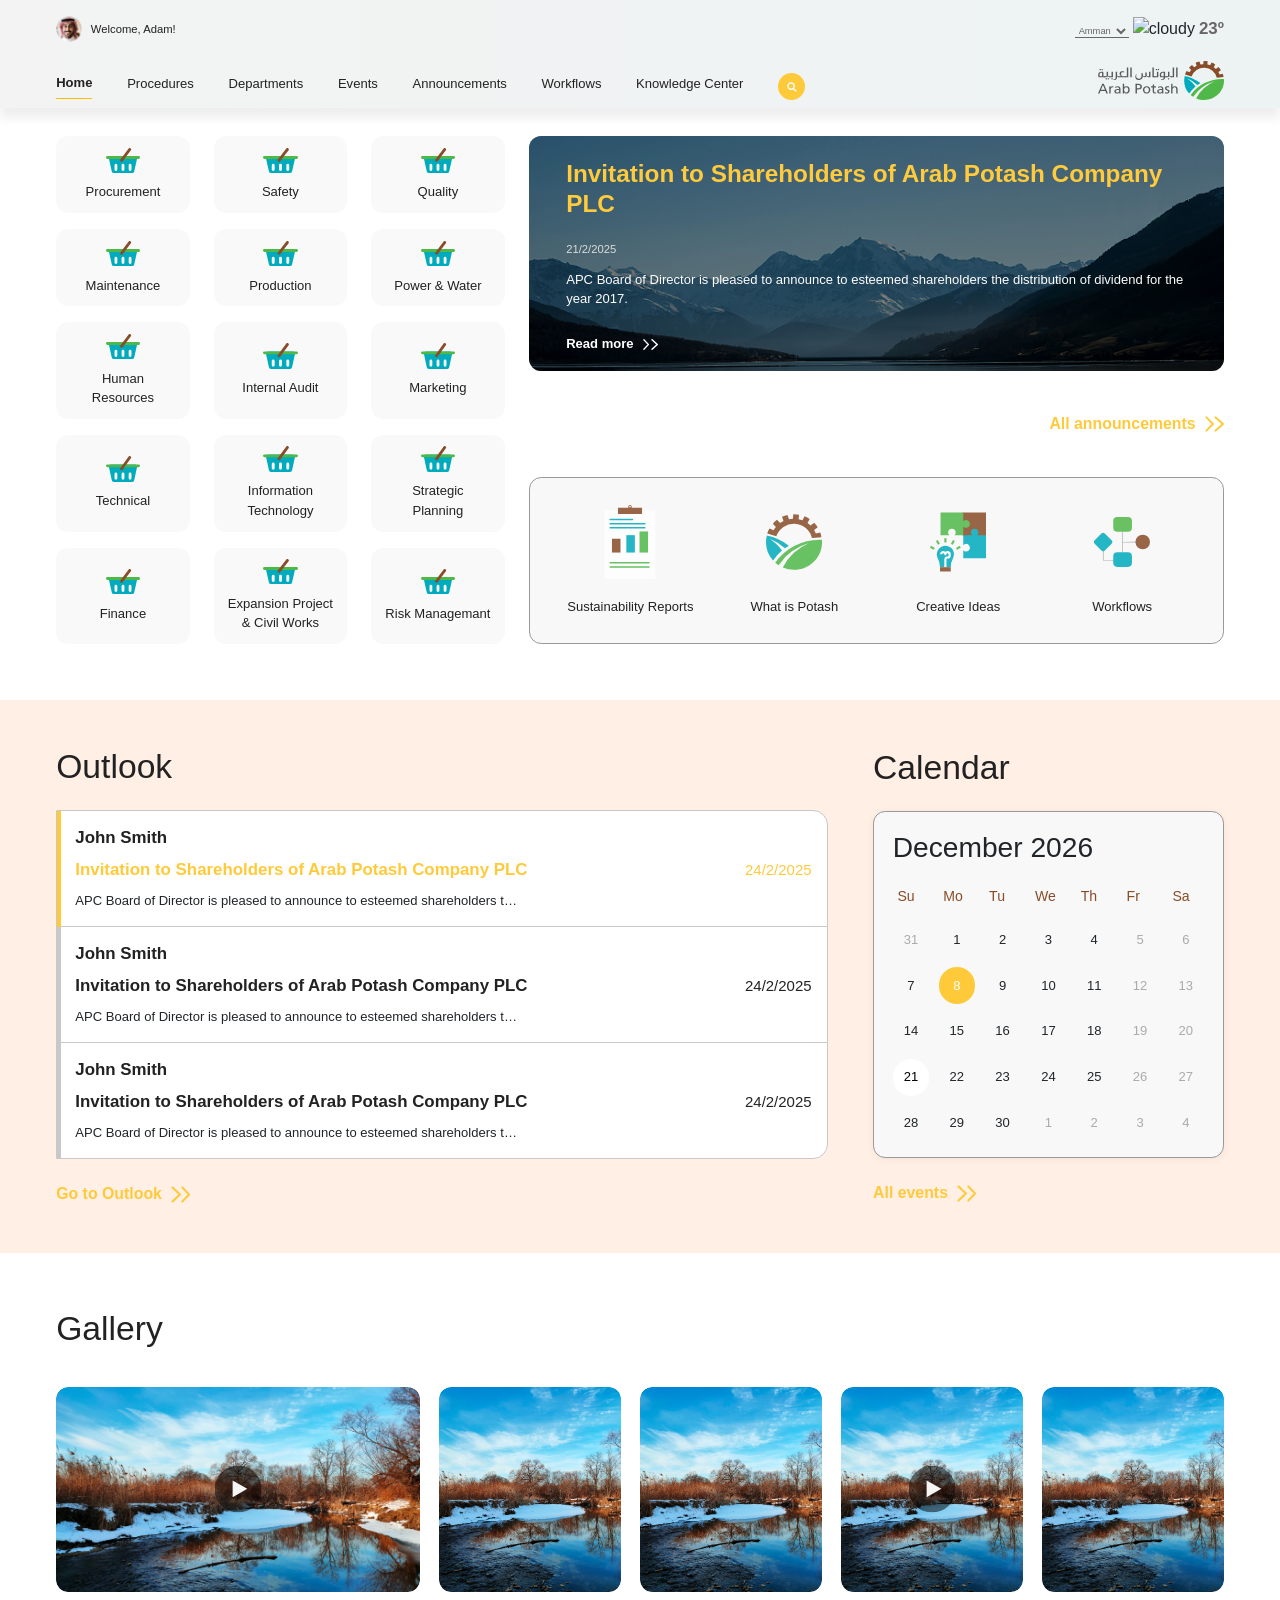
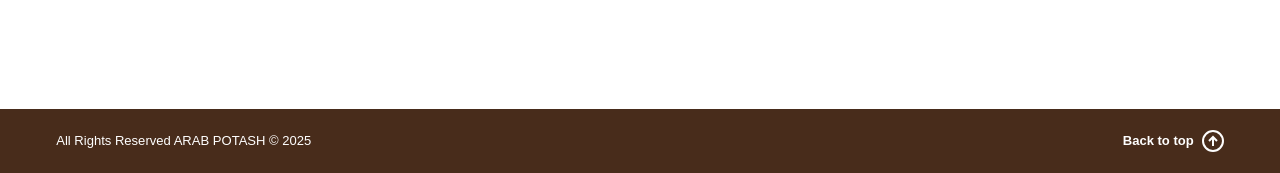
==== home.html @ 941b287e "first release" ====
<!DOCTYPE html>
<html lang="en">
<head>
  <meta charset="UTF-8">
  <meta name="viewport" content="width=device-width, initial-scale=1.0">
  <title>APC</title>
  <!-- bootstrap css -->
  <link rel="stylesheet" href="./css/bootstrap5.css">
   <!-- calendar css -->
   <link rel="stylesheet" href="./css/calendar.css">
   <!-- gallery css -->
   <link rel="stylesheet" href="./css/gallery.css">
  <!-- home css -->
  <link rel="stylesheet" href="./css/home.css">
</head>
<body>
  <!-- navbar -->
  <header class="pt-3 pb-2">
    <nav class="d-flex flex-column container-fluid">
      <div class="d-md-flex d-none justify-content-between align-items-center">
        <div class="d-flex user-info align-items-center">
          <img src="./images/user.png" alt="user" class="user-image">
          <span>Welcome, Adam!</span>
        </div>
        <div class="d-flex gap-1 align-items-center weather-info">
          <div class="city-selector">
            <select id="cityDropdown" class="city-dropdown">
              <option value="212692">Amman</option>
              <option value="221790">Zarqa</option>
              <option value="221898">Irbid</option>
              <option value="224033">Aqaba</option>
              <option value="224758">Madaba</option>
              <option value="222878">Jerash</option>
              <option value="222903">Karak</option>
              <option value="222209">Ajloun</option>
              <option value="222695">Ma'an</option>
              <option value="222163">Salt</option>
              <option value="222544">Tafilah</option>
              <option value="222855">Mafraq</option>
            </select>
            
          </div>
          <img id="weatherIcon" src="./images/icons/cloudy.svg" alt="cloudy" class="weather-icon">
          <span id="temperature">23º</span>
        </div>
      </div>
      <button class="mobile-menu-btn d-none">
        <span></span>
        <span></span>
        <span></span>
      </button>
      <div class="d-flex mt-20 justify-content-between align-items-end">
        <div class="links">
          <a class="active" href="#">Home</a>
          <a href="#">Procedures</a>
          <a href="#">Departments</a>
          <a href="">Events</a>
          <a href="">Announcements</a>
          <a href="">Workflows</a>
          <a href="">Knowledge Center</a>
          <button class="search">
            <svg xmlns="http://www.w3.org/2000/svg" width="10" height="10" viewBox="0 0 12 12">
              <path d="M691.043,382.408a4.193,4.193,0,1,1,.745-.7l3.188,3.179-.738.715Zm1.056-3.4a3.515,3.515,0,1,0-3.525,3.524A3.524,3.524,0,0,0,692.1,379.008Z" transform="translate(-683.693 -374.124)" fill="#fff"  stroke-width="1"/>
            </svg>
          </button>
          <div class="d-flex flex-column d-md-none justify-content-between align-items-end">
            <div class="d-flex user-info align-items-center">
              <img src="./images/user.png" alt="user" class="user-image">
              <span>Welcome, Adam!</span>
            </div>
            <div class="d-flex gap-1 align-items-center weather-info pt-2 pt-md-0">
              <div class="city-selector">
                <select id="cityDropdown" class="city-dropdown">
                  <option value="212692">Amman</option>
                  <option value="221790">Zarqa</option>
                  <option value="221898">Irbid</option>
                  <option value="224033">Aqaba</option>
                  <option value="224758">Madaba</option>
                  <option value="222878">Jerash</option>
                  <option value="222903">Karak</option>
                  <option value="222209">Ajloun</option>
                  <option value="222695">Ma'an</option>
                  <option value="222163">Salt</option>
                  <option value="222544">Tafilah</option>
                  <option value="222855">Mafraq</option>
                </select>
                
              </div>
              <img id="weatherIcon" src="./images/icons/cloudy.svg" alt="cloudy" class="weather-icon">
              <span id="temperature">23º</span>
            </div>
          </div>
        </div>
        <a href="#" class="logo">
          <img class="img-fluid" src="./images/icons/logo.svg" alt="logo">
        </a>
      </div>
    </nav>
  </header>
  <!-- main -->
  <main>
   <!-- hero -->
   <section id="hero">
    <div class="container-fluid">
      <div class="row">
        <div class="col-5 row gy-3 gx-4 mt-0">
          <div class="col-4 mt-0">
            <div class="department-card">
              <img src="./images/icons/department-1.svg" alt="department-1">
              <span>Procurement</span>
            </div>
          </div>
          <div class="col-4 mt-0">
            <div class="department-card">
              <img src="./images/icons/department-1.svg" alt="department-1">
              <span>Safety</span>
            </div>
          </div>
          <div class="col-4 mt-0">
            <div class="department-card">
              <img src="./images/icons/department-1.svg" alt="department-1">
              <span>Quality</span>
            </div>
          </div>
          <div class="col-4">
            <div class="department-card">
              <img src="./images/icons/department-1.svg" alt="department-1">
              <span>Maintenance</span>
            </div>
          </div>
          <div class="col-4">
            <div class="department-card">
              <img src="./images/icons/department-1.svg" alt="department-1">
              <span>Production</span>
            </div>
          </div>
          <div class="col-4">
            <div class="department-card">
              <img src="./images/icons/department-1.svg" alt="department-1">
              <span>Power & Water</span>
            </div>
          </div>
          <div class="col-4">
            <div class="department-card">
              <img src="./images/icons/department-1.svg" alt="department-1">
              <span>Human Resources</span>
            </div>
          </div>
          <div class="col-4">
            <div class="department-card">
              <img src="./images/icons/department-1.svg" alt="department-1">
              <span>Internal Audit </span>
            </div>
          </div>
          <div class="col-4">
            <div class="department-card">
              <img src="./images/icons/department-1.svg" alt="department-1">
              <span> Marketing </span>
            </div>
          </div>
          <div class="col-4">
            <div class="department-card">
              <img src="./images/icons/department-1.svg" alt="department-1">
              <span> Technical </span>
            </div>
          </div>
          <div class="col-4">
            <div class="department-card">
              <img src="./images/icons/department-1.svg" alt="department-1">
              <span> Information Technology </span>
            </div>
          </div>
          <div class="col-4">
            <div class="department-card">
              <img src="./images/icons/department-1.svg" alt="department-1">
              <span> Strategic Planning</span>
            </div>
          </div>
          <div class="col-4">
            <div class="department-card">
              <img src="./images/icons/department-1.svg" alt="department-1">
              <span>Finance</span>
            </div>
          </div>
          <div class="col-4">
            <div class="department-card">
              <img src="./images/icons/department-1.svg" alt="department-1">
              <span>Expansion Project & Civil Works</span>
            </div>
          </div>
          <div class="col-4">
            <div class="department-card">
              <img src="./images/icons/department-1.svg" alt="department-1">
              <span>Risk Managemant</span>
            </div>
          </div>
        </div>
        <div class="col-7 flex-grow-1 d-flex flex-column">
          <div class="announcement-card">
            <div class="content">
              <h2>Invitation to Shareholders of Arab Potash Company PLC</h2>
              <span>21/2/2025</span>
              <p>APC Board of Director is pleased to announce to esteemed shareholders the distribution of dividend for the year 2017.</p>
              <a href="#">Read more <img src="./images/icons/more-right.svg" alt="more-right"> <img src="./images/icons/more-right.svg" alt="more-right"></a>
            </div>
          </div>
          <div class="all-announcements justify-content-end">
            <a href="#">All announcements <img src="./images/icons/more-right-y.svg" alt="more-right"> <img src="./images/icons/more-right-y.svg" alt="more-right"></a>
          </div>
          <div class="d-flex department-cards">
            <div class="col-3">
              <div class="department-card bg-transparent p-0">
                <img src="./images/icons/department-2.svg" alt="department-2">
                <span>Sustainability Reports</span>
              </div>
            </div>
            <div class="col-3">
              <div class="department-card bg-transparent p-0">
                <img src="./images/icons/department-3.svg" alt="department-3">
                <span>What is Potash</span>
              </div>
            </div>
            <div class="col-3">
              <div class="department-card bg-transparent p-0">
                <img src="./images/icons/department-4.svg" alt="department-4">
                <span>Creative Ideas</span>
              </div>
            </div>
            <div class="col-3">
              <div class="department-card bg-transparent p-0">
                <img src="./images/icons/department-5.svg" alt="department-5">
                <span>Workflows</span>
              </div>
            </div>
          </div>
        </div>
      </div>
    </div>
   </section>
   <!-- outlook -->
   <section id="outlook">
    <div class="container-fluid">
      <div class="row justify-content-between align-items-center">
        <div class="outlook-mails">
          <h1 class="header-title">Outlook</h1>
          <div class="outlook-mails-container w-100">
            <div class="mail-card active">
              <div class="mail-card-content">
                <h2 class="mb-0">John Smith</h2>
                <div class="d-flex align-items-center justify-content-between mail-date">
                  <p class="mb-0">Invitation to Shareholders of Arab Potash Company PLC</p>
                  <span>24/2/2025</span>
                </div>
                <span>APC Board of Director is pleased to announce to esteemed shareholders the distribu...</span>
              </div>
            </div>
            <div class="mail-card">
              <div class="mail-card-content">
                <h2 class="mb-0">John Smith</h2>
                <div class="d-flex align-items-center justify-content-between mail-date">
                  <p class="mb-0">Invitation to Shareholders of Arab Potash Company PLC</p>
                  <span>24/2/2025</span>
                </div>
                <span>APC Board of Director is pleased to announce to esteemed shareholders the distribu...</span>
              </div>
            </div>
            <div class="mail-card">
              <div class="mail-card-content">
                <h2 class="mb-0">John Smith</h2>
                <div class="d-flex align-items-center justify-content-between mail-date">
                  <p class="mb-0">Invitation to Shareholders of Arab Potash Company PLC</p>
                  <span>24/2/2025</span>
                </div>
                <span>APC Board of Director is pleased to announce to esteemed shareholders the distribu... </span>
              </div>
            </div>
          </div>
          <div class="all-announcements mt-4">
            <a href="#">Go to Outlook <img src="./images/icons/more-right-y.svg" alt="more-right"> <img src="./images/icons/more-right-y.svg" alt="more-right"></a>
          </div>
        </div>
        <div class="outlook-calendar">
          <h1 class="header-title">Calendar</h1>
          <div class="calendar-card ">
            <h2 class="month-header  ">June 2024</h2>
            <div class="calendar" id="calendar"></div>
          </div>
          <div class="all-announcements mt-4">
            <a href="#">All events <img src="./images/icons/more-right-y.svg" alt="more-right"> <img src="./images/icons/more-right-y.svg" alt="more-right"></a>
          </div>
        </div>
      </div>
    </div>
   </section>
   <!-- media -->
   <section id="gallery">
    <div class="container-fluid">
      <h1 class="header-title">Gallery</h1>
      <div id="media"></div>
    </div>

    <!-- Modal/Previewer -->
    <div class="gallery-modal" id="galleryModal">
      <button class="close-modal">&times;</button>
      <div class="modal-content">
        <button class="nav-btn prev-btn">&lt;</button>
        <div class="content-container">
          <!-- Content will be inserted here via JavaScript -->
        </div>
        <button class="nav-btn next-btn">&gt;</button>
      </div>
    </div>
   </section>
   <!-- footer -->
   <footer> 
    <div class="container-fluid">
      <div class="d-flex justify-content-between align-items-center">
        <p class="mb-0">All Rights Reserved ARAB POTASH © 2025</p>
        <button class="back-to-top d-flex align-items-center gap-2">
          <span class="fw-bold">Back to top</span>
          <img src="./images/icons/back-top.svg" alt="back-to-top">
        </button>
      </div>
    </div>
   </footer>
  </main>
  <!-- weather -->
  <script src="./js/weather.js"></script>
  <!-- outlook calendar -->
  <script src="./js/outlook-calendar.js"></script>
  <!-- gallery -->
  <script src="./js/gallery.js"></script>
  <!-- app -->
  <script src="./js/app.js"></script>
</body>
</html>
---- css/bootstrap5.css ----
@charset "UTF-8";/*!
 * Bootstrap  v5.2.3 (https://getbootstrap.com/)
 * Copyright 2011-2022 The Bootstrap Authors
 * Copyright 2011-2022 Twitter, Inc.
 * Licensed under MIT (https://github.com/twbs/bootstrap/blob/main/LICENSE)
 */:root{--bs-blue:#0d6efd;--bs-indigo:#6610f2;--bs-purple:#6f42c1;--bs-pink:#d63384;--bs-red:#dc3545;--bs-orange:#fd7e14;--bs-yellow:#ffc107;--bs-green:#198754;--bs-teal:#20c997;--bs-cyan:#0dcaf0;--bs-black:#000;--bs-white:#fff;--bs-gray:#6c757d;--bs-gray-dark:#343a40;--bs-gray-100:#f8f9fa;--bs-gray-200:#e9ecef;--bs-gray-300:#dee2e6;--bs-gray-400:#ced4da;--bs-gray-500:#adb5bd;--bs-gray-600:#6c757d;--bs-gray-700:#495057;--bs-gray-800:#343a40;--bs-gray-900:#212529;--bs-primary:#0d6efd;--bs-secondary:#6c757d;--bs-success:#198754;--bs-info:#0dcaf0;--bs-warning:#ffc107;--bs-danger:#dc3545;--bs-light:#f8f9fa;--bs-dark:#212529;--bs-primary-rgb:13,110,253;--bs-secondary-rgb:108,117,125;--bs-success-rgb:25,135,84;--bs-info-rgb:13,202,240;--bs-warning-rgb:255,193,7;--bs-danger-rgb:220,53,69;--bs-light-rgb:248,249,250;--bs-dark-rgb:33,37,41;--bs-white-rgb:255,255,255;--bs-black-rgb:0,0,0;--bs-body-color-rgb:33,37,41;--bs-body-bg-rgb:255,255,255;--bs-font-sans-serif:system-ui,-apple-system,"Segoe UI",Roboto,"Helvetica Neue","Noto Sans","Liberation Sans",Arial,sans-serif,"Apple Color Emoji","Segoe UI Emoji","Segoe UI Symbol","Noto Color Emoji";--bs-font-monospace:SFMono-Regular,Menlo,Monaco,Consolas,"Liberation Mono","Courier New",monospace;--bs-gradient:linear-gradient(180deg, rgba(255, 255, 255, 0.15), rgba(255, 255, 255, 0));--bs-body-font-family:var(--bs-font-sans-serif);--bs-body-font-size:1rem;--bs-body-font-weight:400;--bs-body-line-height:1.5;--bs-body-color:#212529;--bs-body-bg:#fff;--bs-border-width:1px;--bs-border-style:solid;--bs-border-color:#dee2e6;--bs-border-color-translucent:rgba(0, 0, 0, 0.175);--bs-border-radius:0.375rem;--bs-border-radius-sm:0.25rem;--bs-border-radius-lg:0.5rem;--bs-border-radius-xl:1rem;--bs-border-radius-2xl:2rem;--bs-border-radius-pill:50rem;--bs-link-color:#0d6efd;--bs-link-hover-color:#0a58ca;--bs-code-color:#d63384;--bs-highlight-bg:#fff3cd}*,::after,::before{box-sizing:border-box}@media (prefers-reduced-motion:no-preference){:root{scroll-behavior:smooth}}body{margin:0;font-family:var(--bs-body-font-family);font-size:var(--bs-body-font-size);font-weight:var(--bs-body-font-weight);line-height:var(--bs-body-line-height);color:var(--bs-body-color);text-align:var(--bs-body-text-align);background-color:var(--bs-body-bg);-webkit-text-size-adjust:100%;-webkit-tap-highlight-color:transparent}hr{margin:1rem 0;color:inherit;border:0;border-top:1px solid;opacity:.25}.h1,.h2,.h3,.h4,.h5,.h6,h1,h2,h3,h4,h5,h6{margin-top:0;margin-bottom:.5rem;font-weight:500;line-height:1.2}.h1,h1{font-size:calc(1.375rem + 1.5vw)}@media (min-width:1200px){.h1,h1{font-size:2.5rem}}.h2,h2{font-size:calc(1.325rem + .9vw)}@media (min-width:1200px){.h2,h2{font-size:2rem}}.h3,h3{font-size:calc(1.3rem + .6vw)}@media (min-width:1200px){.h3,h3{font-size:1.75rem}}.h4,h4{font-size:calc(1.275rem + .3vw)}@media (min-width:1200px){.h4,h4{font-size:1.5rem}}.h5,h5{font-size:1.25rem}.h6,h6{font-size:1rem}p{margin-top:0;margin-bottom:1rem}abbr[title]{-webkit-text-decoration:underline dotted;text-decoration:underline dotted;cursor:help;-webkit-text-decoration-skip-ink:none;text-decoration-skip-ink:none}address{margin-bottom:1rem;font-style:normal;line-height:inherit}ol,ul{padding-left:2rem}dl,ol,ul{margin-top:0;margin-bottom:1rem}ol ol,ol ul,ul ol,ul ul{margin-bottom:0}dt{font-weight:700}dd{margin-bottom:.5rem;margin-left:0}blockquote{margin:0 0 1rem}b,strong{font-weight:bolder}.small,small{font-size:.875em}.mark,mark{padding:.1875em;background-color:var(--bs-highlight-bg)}sub,sup{position:relative;font-size:.75em;line-height:0;vertical-align:baseline}sub{bottom:-.25em}sup{top:-.5em}a{color:var(--bs-link-color);text-decoration:underline}a:hover{color:var(--bs-link-hover-color)}a:not([href]):not([class]),a:not([href]):not([class]):hover{color:inherit;text-decoration:none}code,kbd,pre,samp{font-family:var(--bs-font-monospace);font-size:1em}pre{display:block;margin-top:0;margin-bottom:1rem;overflow:auto;font-size:.875em}pre code{font-size:inherit;color:inherit;word-break:normal}code{font-size:.875em;color:var(--bs-code-color);word-wrap:break-word}a>code{color:inherit}kbd{padding:.1875rem .375rem;font-size:.875em;color:var(--bs-body-bg);background-color:var(--bs-body-color);border-radius:.25rem}kbd kbd{padding:0;font-size:1em}figure{margin:0 0 1rem}img,svg{vertical-align:middle}table{caption-side:bottom;border-collapse:collapse}caption{padding-top:.5rem;padding-bottom:.5rem;color:#6c757d;text-align:left}th{text-align:inherit;text-align:-webkit-match-parent}tbody,td,tfoot,th,thead,tr{border-color:inherit;border-style:solid;border-width:0}label{display:inline-block}button{border-radius:0}button:focus:not(:focus-visible){outline:0}button,input,optgroup,select,textarea{margin:0;font-family:inherit;font-size:inherit;line-height:inherit}button,select{text-transform:none}[role=button]{cursor:pointer}select{word-wrap:normal}select:disabled{opacity:1}[list]:not([type=date]):not([type=datetime-local]):not([type=month]):not([type=week]):not([type=time])::-webkit-calendar-picker-indicator{display:none!important}[type=button],[type=reset],[type=submit],button{-webkit-appearance:button}[type=button]:not(:disabled),[type=reset]:not(:disabled),[type=submit]:not(:disabled),button:not(:disabled){cursor:pointer}::-moz-focus-inner{padding:0;border-style:none}textarea{resize:vertical}fieldset{min-width:0;padding:0;margin:0;border:0}legend{float:left;width:100%;padding:0;margin-bottom:.5rem;font-size:calc(1.275rem + .3vw);line-height:inherit}@media (min-width:1200px){legend{font-size:1.5rem}}legend+*{clear:left}::-webkit-datetime-edit-day-field,::-webkit-datetime-edit-fields-wrapper,::-webkit-datetime-edit-hour-field,::-webkit-datetime-edit-minute,::-webkit-datetime-edit-month-field,::-webkit-datetime-edit-text,::-webkit-datetime-edit-year-field{padding:0}::-webkit-inner-spin-button{height:auto}[type=search]{outline-offset:-2px;-webkit-appearance:textfield}::-webkit-search-decoration{-webkit-appearance:none}::-webkit-color-swatch-wrapper{padding:0}::-webkit-file-upload-button{font:inherit;-webkit-appearance:button}::file-selector-button{font:inherit;-webkit-appearance:button}output{display:inline-block}iframe{border:0}summary{display:list-item;cursor:pointer}progress{vertical-align:baseline}[hidden]{display:none!important}.lead{font-size:1.25rem;font-weight:300}.display-1{font-size:calc(1.625rem + 4.5vw);font-weight:300;line-height:1.2}@media (min-width:1200px){.display-1{font-size:5rem}}.display-2{font-size:calc(1.575rem + 3.9vw);font-weight:300;line-height:1.2}@media (min-width:1200px){.display-2{font-size:4.5rem}}.display-3{font-size:calc(1.525rem + 3.3vw);font-weight:300;line-height:1.2}@media (min-width:1200px){.display-3{font-size:4rem}}.display-4{font-size:calc(1.475rem + 2.7vw);font-weight:300;line-height:1.2}@media (min-width:1200px){.display-4{font-size:3.5rem}}.display-5{font-size:calc(1.425rem + 2.1vw);font-weight:300;line-height:1.2}@media (min-width:1200px){.display-5{font-size:3rem}}.display-6{font-size:calc(1.375rem + 1.5vw);font-weight:300;line-height:1.2}@media (min-width:1200px){.display-6{font-size:2.5rem}}.list-unstyled{padding-left:0;list-style:none}.list-inline{padding-left:0;list-style:none}.list-inline-item{display:inline-block}.list-inline-item:not(:last-child){margin-right:.5rem}.initialism{font-size:.875em;text-transform:uppercase}.blockquote{margin-bottom:1rem;font-size:1.25rem}.blockquote>:last-child{margin-bottom:0}.blockquote-footer{margin-top:-1rem;margin-bottom:1rem;font-size:.875em;color:#6c757d}.blockquote-footer::before{content:"— "}.img-fluid{max-width:100%;height:auto}.img-thumbnail{padding:.25rem;background-color:#fff;border:1px solid var(--bs-border-color);border-radius:.375rem;max-width:100%;height:auto}.figure{display:inline-block}.figure-img{margin-bottom:.5rem;line-height:1}.figure-caption{font-size:.875em;color:#6c757d}.container,.container-fluid,.container-lg,.container-md,.container-sm,.container-xl,.container-xxl{--bs-gutter-x:1.5rem;--bs-gutter-y:0;width:100%;padding-right:calc(var(--bs-gutter-x) * .5);padding-left:calc(var(--bs-gutter-x) * .5);margin-right:auto;margin-left:auto}@media (min-width:576px){.container,.container-sm{max-width:540px}}@media (min-width:768px){.container,.container-md,.container-sm{max-width:720px}}@media (min-width:992px){.container,.container-lg,.container-md,.container-sm{max-width:960px}}@media (min-width:1200px){.container,.container-lg,.container-md,.container-sm,.container-xl{max-width:1140px}}@media (min-width:1400px){.container,.container-lg,.container-md,.container-sm,.container-xl,.container-xxl{max-width:1320px}}.row{--bs-gutter-x:1.5rem;--bs-gutter-y:0;display:flex;flex-wrap:wrap;margin-top:calc(-1 * var(--bs-gutter-y));margin-right:calc(-.5 * var(--bs-gutter-x));margin-left:calc(-.5 * var(--bs-gutter-x))}.row>*{flex-shrink:0;width:100%;max-width:100%;padding-right:calc(var(--bs-gutter-x) * .5);padding-left:calc(var(--bs-gutter-x) * .5);margin-top:var(--bs-gutter-y)}.col{flex:1 0 0%}.row-cols-auto>*{flex:0 0 auto;width:auto}.row-cols-1>*{flex:0 0 auto;width:100%}.row-cols-2>*{flex:0 0 auto;width:50%}.row-cols-3>*{flex:0 0 auto;width:33.3333333333%}.row-cols-4>*{flex:0 0 auto;width:25%}.row-cols-5>*{flex:0 0 auto;width:20%}.row-cols-6>*{flex:0 0 auto;width:16.6666666667%}.col-auto{flex:0 0 auto;width:auto}.col-1{flex:0 0 auto;width:8.33333333%}.col-2{flex:0 0 auto;width:16.66666667%}.col-3{flex:0 0 auto;width:25%}.col-4{flex:0 0 auto;width:33.33333333%}.col-5{flex:0 0 auto;width:41.66666667%}.col-6{flex:0 0 auto;width:50%}.col-7{flex:0 0 auto;width:58.33333333%}.col-8{flex:0 0 auto;width:66.66666667%}.col-9{flex:0 0 auto;width:75%}.col-10{flex:0 0 auto;width:83.33333333%}.col-11{flex:0 0 auto;width:91.66666667%}.col-12{flex:0 0 auto;width:100%}.offset-1{margin-left:8.33333333%}.offset-2{margin-left:16.66666667%}.offset-3{margin-left:25%}.offset-4{margin-left:33.33333333%}.offset-5{margin-left:41.66666667%}.offset-6{margin-left:50%}.offset-7{margin-left:58.33333333%}.offset-8{margin-left:66.66666667%}.offset-9{margin-left:75%}.offset-10{margin-left:83.33333333%}.offset-11{margin-left:91.66666667%}.g-0,.gx-0{--bs-gutter-x:0}.g-0,.gy-0{--bs-gutter-y:0}.g-1,.gx-1{--bs-gutter-x:0.25rem}.g-1,.gy-1{--bs-gutter-y:0.25rem}.g-2,.gx-2{--bs-gutter-x:0.5rem}.g-2,.gy-2{--bs-gutter-y:0.5rem}.g-3,.gx-3{--bs-gutter-x:1rem}.g-3,.gy-3{--bs-gutter-y:1rem}.g-4,.gx-4{--bs-gutter-x:1.5rem}.g-4,.gy-4{--bs-gutter-y:1.5rem}.g-5,.gx-5{--bs-gutter-x:3rem}.g-5,.gy-5{--bs-gutter-y:3rem}@media (min-width:576px){.col-sm{flex:1 0 0%}.row-cols-sm-auto>*{flex:0 0 auto;width:auto}.row-cols-sm-1>*{flex:0 0 auto;width:100%}.row-cols-sm-2>*{flex:0 0 auto;width:50%}.row-cols-sm-3>*{flex:0 0 auto;width:33.3333333333%}.row-cols-sm-4>*{flex:0 0 auto;width:25%}.row-cols-sm-5>*{flex:0 0 auto;width:20%}.row-cols-sm-6>*{flex:0 0 auto;width:16.6666666667%}.col-sm-auto{flex:0 0 auto;width:auto}.col-sm-1{flex:0 0 auto;width:8.33333333%}.col-sm-2{flex:0 0 auto;width:16.66666667%}.col-sm-3{flex:0 0 auto;width:25%}.col-sm-4{flex:0 0 auto;width:33.33333333%}.col-sm-5{flex:0 0 auto;width:41.66666667%}.col-sm-6{flex:0 0 auto;width:50%}.col-sm-7{flex:0 0 auto;width:58.33333333%}.col-sm-8{flex:0 0 auto;width:66.66666667%}.col-sm-9{flex:0 0 auto;width:75%}.col-sm-10{flex:0 0 auto;width:83.33333333%}.col-sm-11{flex:0 0 auto;width:91.66666667%}.col-sm-12{flex:0 0 auto;width:100%}.offset-sm-0{margin-left:0}.offset-sm-1{margin-left:8.33333333%}.offset-sm-2{margin-left:16.66666667%}.offset-sm-3{margin-left:25%}.offset-sm-4{margin-left:33.33333333%}.offset-sm-5{margin-left:41.66666667%}.offset-sm-6{margin-left:50%}.offset-sm-7{margin-left:58.33333333%}.offset-sm-8{margin-left:66.66666667%}.offset-sm-9{margin-left:75%}.offset-sm-10{margin-left:83.33333333%}.offset-sm-11{margin-left:91.66666667%}.g-sm-0,.gx-sm-0{--bs-gutter-x:0}.g-sm-0,.gy-sm-0{--bs-gutter-y:0}.g-sm-1,.gx-sm-1{--bs-gutter-x:0.25rem}.g-sm-1,.gy-sm-1{--bs-gutter-y:0.25rem}.g-sm-2,.gx-sm-2{--bs-gutter-x:0.5rem}.g-sm-2,.gy-sm-2{--bs-gutter-y:0.5rem}.g-sm-3,.gx-sm-3{--bs-gutter-x:1rem}.g-sm-3,.gy-sm-3{--bs-gutter-y:1rem}.g-sm-4,.gx-sm-4{--bs-gutter-x:1.5rem}.g-sm-4,.gy-sm-4{--bs-gutter-y:1.5rem}.g-sm-5,.gx-sm-5{--bs-gutter-x:3rem}.g-sm-5,.gy-sm-5{--bs-gutter-y:3rem}}@media (min-width:768px){.col-md{flex:1 0 0%}.row-cols-md-auto>*{flex:0 0 auto;width:auto}.row-cols-md-1>*{flex:0 0 auto;width:100%}.row-cols-md-2>*{flex:0 0 auto;width:50%}.row-cols-md-3>*{flex:0 0 auto;width:33.3333333333%}.row-cols-md-4>*{flex:0 0 auto;width:25%}.row-cols-md-5>*{flex:0 0 auto;width:20%}.row-cols-md-6>*{flex:0 0 auto;width:16.6666666667%}.col-md-auto{flex:0 0 auto;width:auto}.col-md-1{flex:0 0 auto;width:8.33333333%}.col-md-2{flex:0 0 auto;width:16.66666667%}.col-md-3{flex:0 0 auto;width:25%}.col-md-4{flex:0 0 auto;width:33.33333333%}.col-md-5{flex:0 0 auto;width:41.66666667%}.col-md-6{flex:0 0 auto;width:50%}.col-md-7{flex:0 0 auto;width:58.33333333%}.col-md-8{flex:0 0 auto;width:66.66666667%}.col-md-9{flex:0 0 auto;width:75%}.col-md-10{flex:0 0 auto;width:83.33333333%}.col-md-11{flex:0 0 auto;width:91.66666667%}.col-md-12{flex:0 0 auto;width:100%}.offset-md-0{margin-left:0}.offset-md-1{margin-left:8.33333333%}.offset-md-2{margin-left:16.66666667%}.offset-md-3{margin-left:25%}.offset-md-4{margin-left:33.33333333%}.offset-md-5{margin-left:41.66666667%}.offset-md-6{margin-left:50%}.offset-md-7{margin-left:58.33333333%}.offset-md-8{margin-left:66.66666667%}.offset-md-9{margin-left:75%}.offset-md-10{margin-left:83.33333333%}.offset-md-11{margin-left:91.66666667%}.g-md-0,.gx-md-0{--bs-gutter-x:0}.g-md-0,.gy-md-0{--bs-gutter-y:0}.g-md-1,.gx-md-1{--bs-gutter-x:0.25rem}.g-md-1,.gy-md-1{--bs-gutter-y:0.25rem}.g-md-2,.gx-md-2{--bs-gutter-x:0.5rem}.g-md-2,.gy-md-2{--bs-gutter-y:0.5rem}.g-md-3,.gx-md-3{--bs-gutter-x:1rem}.g-md-3,.gy-md-3{--bs-gutter-y:1rem}.g-md-4,.gx-md-4{--bs-gutter-x:1.5rem}.g-md-4,.gy-md-4{--bs-gutter-y:1.5rem}.g-md-5,.gx-md-5{--bs-gutter-x:3rem}.g-md-5,.gy-md-5{--bs-gutter-y:3rem}}@media (min-width:992px){.col-lg{flex:1 0 0%}.row-cols-lg-auto>*{flex:0 0 auto;width:auto}.row-cols-lg-1>*{flex:0 0 auto;width:100%}.row-cols-lg-2>*{flex:0 0 auto;width:50%}.row-cols-lg-3>*{flex:0 0 auto;width:33.3333333333%}.row-cols-lg-4>*{flex:0 0 auto;width:25%}.row-cols-lg-5>*{flex:0 0 auto;width:20%}.row-cols-lg-6>*{flex:0 0 auto;width:16.6666666667%}.col-lg-auto{flex:0 0 auto;width:auto}.col-lg-1{flex:0 0 auto;width:8.33333333%}.col-lg-2{flex:0 0 auto;width:16.66666667%}.col-lg-3{flex:0 0 auto;width:25%}.col-lg-4{flex:0 0 auto;width:33.33333333%}.col-lg-5{flex:0 0 auto;width:41.66666667%}.col-lg-6{flex:0 0 auto;width:50%}.col-lg-7{flex:0 0 auto;width:58.33333333%}.col-lg-8{flex:0 0 auto;width:66.66666667%}.col-lg-9{flex:0 0 auto;width:75%}.col-lg-10{flex:0 0 auto;width:83.33333333%}.col-lg-11{flex:0 0 auto;width:91.66666667%}.col-lg-12{flex:0 0 auto;width:100%}.offset-lg-0{margin-left:0}.offset-lg-1{margin-left:8.33333333%}.offset-lg-2{margin-left:16.66666667%}.offset-lg-3{margin-left:25%}.offset-lg-4{margin-left:33.33333333%}.offset-lg-5{margin-left:41.66666667%}.offset-lg-6{margin-left:50%}.offset-lg-7{margin-left:58.33333333%}.offset-lg-8{margin-left:66.66666667%}.offset-lg-9{margin-left:75%}.offset-lg-10{margin-left:83.33333333%}.offset-lg-11{margin-left:91.66666667%}.g-lg-0,.gx-lg-0{--bs-gutter-x:0}.g-lg-0,.gy-lg-0{--bs-gutter-y:0}.g-lg-1,.gx-lg-1{--bs-gutter-x:0.25rem}.g-lg-1,.gy-lg-1{--bs-gutter-y:0.25rem}.g-lg-2,.gx-lg-2{--bs-gutter-x:0.5rem}.g-lg-2,.gy-lg-2{--bs-gutter-y:0.5rem}.g-lg-3,.gx-lg-3{--bs-gutter-x:1rem}.g-lg-3,.gy-lg-3{--bs-gutter-y:1rem}.g-lg-4,.gx-lg-4{--bs-gutter-x:1.5rem}.g-lg-4,.gy-lg-4{--bs-gutter-y:1.5rem}.g-lg-5,.gx-lg-5{--bs-gutter-x:3rem}.g-lg-5,.gy-lg-5{--bs-gutter-y:3rem}}@media (min-width:1200px){.col-xl{flex:1 0 0%}.row-cols-xl-auto>*{flex:0 0 auto;width:auto}.row-cols-xl-1>*{flex:0 0 auto;width:100%}.row-cols-xl-2>*{flex:0 0 auto;width:50%}.row-cols-xl-3>*{flex:0 0 auto;width:33.3333333333%}.row-cols-xl-4>*{flex:0 0 auto;width:25%}.row-cols-xl-5>*{flex:0 0 auto;width:20%}.row-cols-xl-6>*{flex:0 0 auto;width:16.6666666667%}.col-xl-auto{flex:0 0 auto;width:auto}.col-xl-1{flex:0 0 auto;width:8.33333333%}.col-xl-2{flex:0 0 auto;width:16.66666667%}.col-xl-3{flex:0 0 auto;width:25%}.col-xl-4{flex:0 0 auto;width:33.33333333%}.col-xl-5{flex:0 0 auto;width:41.66666667%}.col-xl-6{flex:0 0 auto;width:50%}.col-xl-7{flex:0 0 auto;width:58.33333333%}.col-xl-8{flex:0 0 auto;width:66.66666667%}.col-xl-9{flex:0 0 auto;width:75%}.col-xl-10{flex:0 0 auto;width:83.33333333%}.col-xl-11{flex:0 0 auto;width:91.66666667%}.col-xl-12{flex:0 0 auto;width:100%}.offset-xl-0{margin-left:0}.offset-xl-1{margin-left:8.33333333%}.offset-xl-2{margin-left:16.66666667%}.offset-xl-3{margin-left:25%}.offset-xl-4{margin-left:33.33333333%}.offset-xl-5{margin-left:41.66666667%}.offset-xl-6{margin-left:50%}.offset-xl-7{margin-left:58.33333333%}.offset-xl-8{margin-left:66.66666667%}.offset-xl-9{margin-left:75%}.offset-xl-10{margin-left:83.33333333%}.offset-xl-11{margin-left:91.66666667%}.g-xl-0,.gx-xl-0{--bs-gutter-x:0}.g-xl-0,.gy-xl-0{--bs-gutter-y:0}.g-xl-1,.gx-xl-1{--bs-gutter-x:0.25rem}.g-xl-1,.gy-xl-1{--bs-gutter-y:0.25rem}.g-xl-2,.gx-xl-2{--bs-gutter-x:0.5rem}.g-xl-2,.gy-xl-2{--bs-gutter-y:0.5rem}.g-xl-3,.gx-xl-3{--bs-gutter-x:1rem}.g-xl-3,.gy-xl-3{--bs-gutter-y:1rem}.g-xl-4,.gx-xl-4{--bs-gutter-x:1.5rem}.g-xl-4,.gy-xl-4{--bs-gutter-y:1.5rem}.g-xl-5,.gx-xl-5{--bs-gutter-x:3rem}.g-xl-5,.gy-xl-5{--bs-gutter-y:3rem}}@media (min-width:1400px){.col-xxl{flex:1 0 0%}.row-cols-xxl-auto>*{flex:0 0 auto;width:auto}.row-cols-xxl-1>*{flex:0 0 auto;width:100%}.row-cols-xxl-2>*{flex:0 0 auto;width:50%}.row-cols-xxl-3>*{flex:0 0 auto;width:33.3333333333%}.row-cols-xxl-4>*{flex:0 0 auto;width:25%}.row-cols-xxl-5>*{flex:0 0 auto;width:20%}.row-cols-xxl-6>*{flex:0 0 auto;width:16.6666666667%}.col-xxl-auto{flex:0 0 auto;width:auto}.col-xxl-1{flex:0 0 auto;width:8.33333333%}.col-xxl-2{flex:0 0 auto;width:16.66666667%}.col-xxl-3{flex:0 0 auto;width:25%}.col-xxl-4{flex:0 0 auto;width:33.33333333%}.col-xxl-5{flex:0 0 auto;width:41.66666667%}.col-xxl-6{flex:0 0 auto;width:50%}.col-xxl-7{flex:0 0 auto;width:58.33333333%}.col-xxl-8{flex:0 0 auto;width:66.66666667%}.col-xxl-9{flex:0 0 auto;width:75%}.col-xxl-10{flex:0 0 auto;width:83.33333333%}.col-xxl-11{flex:0 0 auto;width:91.66666667%}.col-xxl-12{flex:0 0 auto;width:100%}.offset-xxl-0{margin-left:0}.offset-xxl-1{margin-left:8.33333333%}.offset-xxl-2{margin-left:16.66666667%}.offset-xxl-3{margin-left:25%}.offset-xxl-4{margin-left:33.33333333%}.offset-xxl-5{margin-left:41.66666667%}.offset-xxl-6{margin-left:50%}.offset-xxl-7{margin-left:58.33333333%}.offset-xxl-8{margin-left:66.66666667%}.offset-xxl-9{margin-left:75%}.offset-xxl-10{margin-left:83.33333333%}.offset-xxl-11{margin-left:91.66666667%}.g-xxl-0,.gx-xxl-0{--bs-gutter-x:0}.g-xxl-0,.gy-xxl-0{--bs-gutter-y:0}.g-xxl-1,.gx-xxl-1{--bs-gutter-x:0.25rem}.g-xxl-1,.gy-xxl-1{--bs-gutter-y:0.25rem}.g-xxl-2,.gx-xxl-2{--bs-gutter-x:0.5rem}.g-xxl-2,.gy-xxl-2{--bs-gutter-y:0.5rem}.g-xxl-3,.gx-xxl-3{--bs-gutter-x:1rem}.g-xxl-3,.gy-xxl-3{--bs-gutter-y:1rem}.g-xxl-4,.gx-xxl-4{--bs-gutter-x:1.5rem}.g-xxl-4,.gy-xxl-4{--bs-gutter-y:1.5rem}.g-xxl-5,.gx-xxl-5{--bs-gutter-x:3rem}.g-xxl-5,.gy-xxl-5{--bs-gutter-y:3rem}}.table{--bs-table-color:var(--bs-body-color);--bs-table-bg:transparent;--bs-table-border-color:var(--bs-border-color);--bs-table-accent-bg:transparent;--bs-table-striped-color:var(--bs-body-color);--bs-table-striped-bg:rgba(0, 0, 0, 0.05);--bs-table-active-color:var(--bs-body-color);--bs-table-active-bg:rgba(0, 0, 0, 0.1);--bs-table-hover-color:var(--bs-body-color);--bs-table-hover-bg:rgba(0, 0, 0, 0.075);width:100%;margin-bottom:1rem;color:var(--bs-table-color);vertical-align:top;border-color:var(--bs-table-border-color)}.table>:not(caption)>*>*{padding:.5rem .5rem;background-color:var(--bs-table-bg);border-bottom-width:1px;box-shadow:inset 0 0 0 9999px var(--bs-table-accent-bg)}.table>tbody{vertical-align:inherit}.table>thead{vertical-align:bottom}.table-group-divider{border-top:2px solid currentcolor}.caption-top{caption-side:top}.table-sm>:not(caption)>*>*{padding:.25rem .25rem}.table-bordered>:not(caption)>*{border-width:1px 0}.table-bordered>:not(caption)>*>*{border-width:0 1px}.table-borderless>:not(caption)>*>*{border-bottom-width:0}.table-borderless>:not(:first-child){border-top-width:0}.table-striped>tbody>tr:nth-of-type(odd)>*{--bs-table-accent-bg:var(--bs-table-striped-bg);color:var(--bs-table-striped-color)}.table-striped-columns>:not(caption)>tr>:nth-child(2n){--bs-table-accent-bg:var(--bs-table-striped-bg);color:var(--bs-table-striped-color)}.table-active{--bs-table-accent-bg:var(--bs-table-active-bg);color:var(--bs-table-active-color)}.table-hover>tbody>tr:hover>*{--bs-table-accent-bg:var(--bs-table-hover-bg);color:var(--bs-table-hover-color)}.table-primary{--bs-table-color:#000;--bs-table-bg:#cfe2ff;--bs-table-border-color:#bacbe6;--bs-table-striped-bg:#c5d7f2;--bs-table-striped-color:#000;--bs-table-active-bg:#bacbe6;--bs-table-active-color:#000;--bs-table-hover-bg:#bfd1ec;--bs-table-hover-color:#000;color:var(--bs-table-color);border-color:var(--bs-table-border-color)}.table-secondary{--bs-table-color:#000;--bs-table-bg:#e2e3e5;--bs-table-border-color:#cbccce;--bs-table-striped-bg:#d7d8da;--bs-table-striped-color:#000;--bs-table-active-bg:#cbccce;--bs-table-active-color:#000;--bs-table-hover-bg:#d1d2d4;--bs-table-hover-color:#000;color:var(--bs-table-color);border-color:var(--bs-table-border-color)}.table-success{--bs-table-color:#000;--bs-table-bg:#d1e7dd;--bs-table-border-color:#bcd0c7;--bs-table-striped-bg:#c7dbd2;--bs-table-striped-color:#000;--bs-table-active-bg:#bcd0c7;--bs-table-active-color:#000;--bs-table-hover-bg:#c1d6cc;--bs-table-hover-color:#000;color:var(--bs-table-color);border-color:var(--bs-table-border-color)}.table-info{--bs-table-color:#000;--bs-table-bg:#cff4fc;--bs-table-border-color:#badce3;--bs-table-striped-bg:#c5e8ef;--bs-table-striped-color:#000;--bs-table-active-bg:#badce3;--bs-table-active-color:#000;--bs-table-hover-bg:#bfe2e9;--bs-table-hover-color:#000;color:var(--bs-table-color);border-color:var(--bs-table-border-color)}.table-warning{--bs-table-color:#000;--bs-table-bg:#fff3cd;--bs-table-border-color:#e6dbb9;--bs-table-striped-bg:#f2e7c3;--bs-table-striped-color:#000;--bs-table-active-bg:#e6dbb9;--bs-table-active-color:#000;--bs-table-hover-bg:#ece1be;--bs-table-hover-color:#000;color:var(--bs-table-color);border-color:var(--bs-table-border-color)}.table-danger{--bs-table-color:#000;--bs-table-bg:#f8d7da;--bs-table-border-color:#dfc2c4;--bs-table-striped-bg:#eccccf;--bs-table-striped-color:#000;--bs-table-active-bg:#dfc2c4;--bs-table-active-color:#000;--bs-table-hover-bg:#e5c7ca;--bs-table-hover-color:#000;color:var(--bs-table-color);border-color:var(--bs-table-border-color)}.table-light{--bs-table-color:#000;--bs-table-bg:#f8f9fa;--bs-table-border-color:#dfe0e1;--bs-table-striped-bg:#ecedee;--bs-table-striped-color:#000;--bs-table-active-bg:#dfe0e1;--bs-table-active-color:#000;--bs-table-hover-bg:#e5e6e7;--bs-table-hover-color:#000;color:var(--bs-table-color);border-color:var(--bs-table-border-color)}.table-dark{--bs-table-color:#fff;--bs-table-bg:#212529;--bs-table-border-color:#373b3e;--bs-table-striped-bg:#2c3034;--bs-table-striped-color:#fff;--bs-table-active-bg:#373b3e;--bs-table-active-color:#fff;--bs-table-hover-bg:#323539;--bs-table-hover-color:#fff;color:var(--bs-table-color);border-color:var(--bs-table-border-color)}.table-responsive{overflow-x:auto;-webkit-overflow-scrolling:touch}@media (max-width:575.98px){.table-responsive-sm{overflow-x:auto;-webkit-overflow-scrolling:touch}}@media (max-width:767.98px){.table-responsive-md{overflow-x:auto;-webkit-overflow-scrolling:touch}}@media (max-width:991.98px){.table-responsive-lg{overflow-x:auto;-webkit-overflow-scrolling:touch}}@media (max-width:1199.98px){.table-responsive-xl{overflow-x:auto;-webkit-overflow-scrolling:touch}}@media (max-width:1399.98px){.table-responsive-xxl{overflow-x:auto;-webkit-overflow-scrolling:touch}}.form-label{margin-bottom:.5rem}.col-form-label{padding-top:calc(.375rem + 1px);padding-bottom:calc(.375rem + 1px);margin-bottom:0;font-size:inherit;line-height:1.5}.col-form-label-lg{padding-top:calc(.5rem + 1px);padding-bottom:calc(.5rem + 1px);font-size:1.25rem}.col-form-label-sm{padding-top:calc(.25rem + 1px);padding-bottom:calc(.25rem + 1px);font-size:.875rem}.form-text{margin-top:.25rem;font-size:.875em;color:#6c757d}.form-control{display:block;width:100%;padding:.375rem .75rem;font-size:1rem;font-weight:400;line-height:1.5;color:#212529;background-color:#fff;background-clip:padding-box;border:1px solid #ced4da;-webkit-appearance:none;-moz-appearance:none;appearance:none;border-radius:.375rem;transition:border-color .15s ease-in-out,box-shadow .15s ease-in-out}@media (prefers-reduced-motion:reduce){.form-control{transition:none}}.form-control[type=file]{overflow:hidden}.form-control[type=file]:not(:disabled):not([readonly]){cursor:pointer}.form-control:focus{color:#212529;background-color:#fff;border-color:#86b7fe;outline:0;box-shadow:0 0 0 .25rem rgba(13,110,253,.25)}.form-control::-webkit-date-and-time-value{height:1.5em}.form-control::-moz-placeholder{color:#6c757d;opacity:1}.form-control::placeholder{color:#6c757d;opacity:1}.form-control:disabled{background-color:#e9ecef;opacity:1}.form-control::-webkit-file-upload-button{padding:.375rem .75rem;margin:-.375rem -.75rem;-webkit-margin-end:.75rem;margin-inline-end:.75rem;color:#212529;background-color:#e9ecef;pointer-events:none;border-color:inherit;border-style:solid;border-width:0;border-inline-end-width:1px;border-radius:0;-webkit-transition:color .15s ease-in-out,background-color .15s ease-in-out,border-color .15s ease-in-out,box-shadow .15s ease-in-out;transition:color .15s ease-in-out,background-color .15s ease-in-out,border-color .15s ease-in-out,box-shadow .15s ease-in-out}.form-control::file-selector-button{padding:.375rem .75rem;margin:-.375rem -.75rem;-webkit-margin-end:.75rem;margin-inline-end:.75rem;color:#212529;background-color:#e9ecef;pointer-events:none;border-color:inherit;border-style:solid;border-width:0;border-inline-end-width:1px;border-radius:0;transition:color .15s ease-in-out,background-color .15s ease-in-out,border-color .15s ease-in-out,box-shadow .15s ease-in-out}@media (prefers-reduced-motion:reduce){.form-control::-webkit-file-upload-button{-webkit-transition:none;transition:none}.form-control::file-selector-button{transition:none}}.form-control:hover:not(:disabled):not([readonly])::-webkit-file-upload-button{background-color:#dde0e3}.form-control:hover:not(:disabled):not([readonly])::file-selector-button{background-color:#dde0e3}.form-control-plaintext{display:block;width:100%;padding:.375rem 0;margin-bottom:0;line-height:1.5;color:#212529;background-color:transparent;border:solid transparent;border-width:1px 0}.form-control-plaintext:focus{outline:0}.form-control-plaintext.form-control-lg,.form-control-plaintext.form-control-sm{padding-right:0;padding-left:0}.form-control-sm{min-height:calc(1.5em + .5rem + 2px);padding:.25rem .5rem;font-size:.875rem;border-radius:.25rem}.form-control-sm::-webkit-file-upload-button{padding:.25rem .5rem;margin:-.25rem -.5rem;-webkit-margin-end:.5rem;margin-inline-end:.5rem}.form-control-sm::file-selector-button{padding:.25rem .5rem;margin:-.25rem -.5rem;-webkit-margin-end:.5rem;margin-inline-end:.5rem}.form-control-lg{min-height:calc(1.5em + 1rem + 2px);padding:.5rem 1rem;font-size:1.25rem;border-radius:.5rem}.form-control-lg::-webkit-file-upload-button{padding:.5rem 1rem;margin:-.5rem -1rem;-webkit-margin-end:1rem;margin-inline-end:1rem}.form-control-lg::file-selector-button{padding:.5rem 1rem;margin:-.5rem -1rem;-webkit-margin-end:1rem;margin-inline-end:1rem}textarea.form-control{min-height:calc(1.5em + .75rem + 2px)}textarea.form-control-sm{min-height:calc(1.5em + .5rem + 2px)}textarea.form-control-lg{min-height:calc(1.5em + 1rem + 2px)}.form-control-color{width:3rem;height:calc(1.5em + .75rem + 2px);padding:.375rem}.form-control-color:not(:disabled):not([readonly]){cursor:pointer}.form-control-color::-moz-color-swatch{border:0!important;border-radius:.375rem}.form-control-color::-webkit-color-swatch{border-radius:.375rem}.form-control-color.form-control-sm{height:calc(1.5em + .5rem + 2px)}.form-control-color.form-control-lg{height:calc(1.5em + 1rem + 2px)}.form-select{display:block;width:100%;padding:.375rem 2.25rem .375rem .75rem;-moz-padding-start:calc(0.75rem - 3px);font-size:1rem;font-weight:400;line-height:1.5;color:#212529;background-color:#fff;background-image:url("data:image/svg+xml,%3csvg xmlns='http://www.w3.org/2000/svg' viewBox='0 0 16 16'%3e%3cpath fill='none' stroke='%23343a40' stroke-linecap='round' stroke-linejoin='round' stroke-width='2' d='m2 5 6 6 6-6'/%3e%3c/svg%3e");background-repeat:no-repeat;background-position:right .75rem center;background-size:16px 12px;border:1px solid #ced4da;border-radius:.375rem;transition:border-color .15s ease-in-out,box-shadow .15s ease-in-out;-webkit-appearance:none;-moz-appearance:none;appearance:none}@media (prefers-reduced-motion:reduce){.form-select{transition:none}}.form-select:focus{border-color:#86b7fe;outline:0;box-shadow:0 0 0 .25rem rgba(13,110,253,.25)}.form-select[multiple],.form-select[size]:not([size="1"]){padding-right:.75rem;background-image:none}.form-select:disabled{background-color:#e9ecef}.form-select:-moz-focusring{color:transparent;text-shadow:0 0 0 #212529}.form-select-sm{padding-top:.25rem;padding-bottom:.25rem;padding-left:.5rem;font-size:.875rem;border-radius:.25rem}.form-select-lg{padding-top:.5rem;padding-bottom:.5rem;padding-left:1rem;font-size:1.25rem;border-radius:.5rem}.form-check{display:block;min-height:1.5rem;padding-left:1.5em;margin-bottom:.125rem}.form-check .form-check-input{float:left;margin-left:-1.5em}.form-check-reverse{padding-right:1.5em;padding-left:0;text-align:right}.form-check-reverse .form-check-input{float:right;margin-right:-1.5em;margin-left:0}.form-check-input{width:1em;height:1em;margin-top:.25em;vertical-align:top;background-color:#fff;background-repeat:no-repeat;background-position:center;background-size:contain;border:1px solid rgba(0,0,0,.25);-webkit-appearance:none;-moz-appearance:none;appearance:none;-webkit-print-color-adjust:exact;color-adjust:exact;print-color-adjust:exact}.form-check-input[type=checkbox]{border-radius:.25em}.form-check-input[type=radio]{border-radius:50%}.form-check-input:active{filter:brightness(90%)}.form-check-input:focus{border-color:#86b7fe;outline:0;box-shadow:0 0 0 .25rem rgba(13,110,253,.25)}.form-check-input:checked{background-color:#0d6efd;border-color:#0d6efd}.form-check-input:checked[type=checkbox]{background-image:url("data:image/svg+xml,%3csvg xmlns='http://www.w3.org/2000/svg' viewBox='0 0 20 20'%3e%3cpath fill='none' stroke='%23fff' stroke-linecap='round' stroke-linejoin='round' stroke-width='3' d='m6 10 3 3 6-6'/%3e%3c/svg%3e")}.form-check-input:checked[type=radio]{background-image:url("data:image/svg+xml,%3csvg xmlns='http://www.w3.org/2000/svg' viewBox='-4 -4 8 8'%3e%3ccircle r='2' fill='%23fff'/%3e%3c/svg%3e")}.form-check-input[type=checkbox]:indeterminate{background-color:#0d6efd;border-color:#0d6efd;background-image:url("data:image/svg+xml,%3csvg xmlns='http://www.w3.org/2000/svg' viewBox='0 0 20 20'%3e%3cpath fill='none' stroke='%23fff' stroke-linecap='round' stroke-linejoin='round' stroke-width='3' d='M6 10h8'/%3e%3c/svg%3e")}.form-check-input:disabled{pointer-events:none;filter:none;opacity:.5}.form-check-input:disabled~.form-check-label,.form-check-input[disabled]~.form-check-label{cursor:default;opacity:.5}.form-switch{padding-left:2.5em}.form-switch .form-check-input{width:2em;margin-left:-2.5em;background-image:url("data:image/svg+xml,%3csvg xmlns='http://www.w3.org/2000/svg' viewBox='-4 -4 8 8'%3e%3ccircle r='3' fill='rgba%280, 0, 0, 0.25%29'/%3e%3c/svg%3e");background-position:left center;border-radius:2em;transition:background-position .15s ease-in-out}@media (prefers-reduced-motion:reduce){.form-switch .form-check-input{transition:none}}.form-switch .form-check-input:focus{background-image:url("data:image/svg+xml,%3csvg xmlns='http://www.w3.org/2000/svg' viewBox='-4 -4 8 8'%3e%3ccircle r='3' fill='%2386b7fe'/%3e%3c/svg%3e")}.form-switch .form-check-input:checked{background-position:right center;background-image:url("data:image/svg+xml,%3csvg xmlns='http://www.w3.org/2000/svg' viewBox='-4 -4 8 8'%3e%3ccircle r='3' fill='%23fff'/%3e%3c/svg%3e")}.form-switch.form-check-reverse{padding-right:2.5em;padding-left:0}.form-switch.form-check-reverse .form-check-input{margin-right:-2.5em;margin-left:0}.form-check-inline{display:inline-block;margin-right:1rem}.btn-check{position:absolute;clip:rect(0,0,0,0);pointer-events:none}.btn-check:disabled+.btn,.btn-check[disabled]+.btn{pointer-events:none;filter:none;opacity:.65}.form-range{width:100%;height:1.5rem;padding:0;background-color:transparent;-webkit-appearance:none;-moz-appearance:none;appearance:none}.form-range:focus{outline:0}.form-range:focus::-webkit-slider-thumb{box-shadow:0 0 0 1px #fff,0 0 0 .25rem rgba(13,110,253,.25)}.form-range:focus::-moz-range-thumb{box-shadow:0 0 0 1px #fff,0 0 0 .25rem rgba(13,110,253,.25)}.form-range::-moz-focus-outer{border:0}.form-range::-webkit-slider-thumb{width:1rem;height:1rem;margin-top:-.25rem;background-color:#0d6efd;border:0;border-radius:1rem;-webkit-transition:background-color .15s ease-in-out,border-color .15s ease-in-out,box-shadow .15s ease-in-out;transition:background-color .15s ease-in-out,border-color .15s ease-in-out,box-shadow .15s ease-in-out;-webkit-appearance:none;appearance:none}@media (prefers-reduced-motion:reduce){.form-range::-webkit-slider-thumb{-webkit-transition:none;transition:none}}.form-range::-webkit-slider-thumb:active{background-color:#b6d4fe}.form-range::-webkit-slider-runnable-track{width:100%;height:.5rem;color:transparent;cursor:pointer;background-color:#dee2e6;border-color:transparent;border-radius:1rem}.form-range::-moz-range-thumb{width:1rem;height:1rem;background-color:#0d6efd;border:0;border-radius:1rem;-moz-transition:background-color .15s ease-in-out,border-color .15s ease-in-out,box-shadow .15s ease-in-out;transition:background-color .15s ease-in-out,border-color .15s ease-in-out,box-shadow .15s ease-in-out;-moz-appearance:none;appearance:none}@media (prefers-reduced-motion:reduce){.form-range::-moz-range-thumb{-moz-transition:none;transition:none}}.form-range::-moz-range-thumb:active{background-color:#b6d4fe}.form-range::-moz-range-track{width:100%;height:.5rem;color:transparent;cursor:pointer;background-color:#dee2e6;border-color:transparent;border-radius:1rem}.form-range:disabled{pointer-events:none}.form-range:disabled::-webkit-slider-thumb{background-color:#adb5bd}.form-range:disabled::-moz-range-thumb{background-color:#adb5bd}.form-floating{position:relative}.form-floating>.form-control,.form-floating>.form-control-plaintext,.form-floating>.form-select{height:calc(3.5rem + 2px);line-height:1.25}.form-floating>label{position:absolute;top:0;left:0;width:100%;height:100%;padding:1rem .75rem;overflow:hidden;text-align:start;text-overflow:ellipsis;white-space:nowrap;pointer-events:none;border:1px solid transparent;transform-origin:0 0;transition:opacity .1s ease-in-out,transform .1s ease-in-out}@media (prefers-reduced-motion:reduce){.form-floating>label{transition:none}}.form-floating>.form-control,.form-floating>.form-control-plaintext{padding:1rem .75rem}.form-floating>.form-control-plaintext::-moz-placeholder,.form-floating>.form-control::-moz-placeholder{color:transparent}.form-floating>.form-control-plaintext::placeholder,.form-floating>.form-control::placeholder{color:transparent}.form-floating>.form-control-plaintext:not(:-moz-placeholder-shown),.form-floating>.form-control:not(:-moz-placeholder-shown){padding-top:1.625rem;padding-bottom:.625rem}.form-floating>.form-control-plaintext:focus,.form-floating>.form-control-plaintext:not(:placeholder-shown),.form-floating>.form-control:focus,.form-floating>.form-control:not(:placeholder-shown){padding-top:1.625rem;padding-bottom:.625rem}.form-floating>.form-control-plaintext:-webkit-autofill,.form-floating>.form-control:-webkit-autofill{padding-top:1.625rem;padding-bottom:.625rem}.form-floating>.form-select{padding-top:1.625rem;padding-bottom:.625rem}.form-floating>.form-control:not(:-moz-placeholder-shown)~label{opacity:.65;transform:scale(.85) translateY(-.5rem) translateX(.15rem)}.form-floating>.form-control-plaintext~label,.form-floating>.form-control:focus~label,.form-floating>.form-control:not(:placeholder-shown)~label,.form-floating>.form-select~label{opacity:.65;transform:scale(.85) translateY(-.5rem) translateX(.15rem)}.form-floating>.form-control:-webkit-autofill~label{opacity:.65;transform:scale(.85) translateY(-.5rem) translateX(.15rem)}.form-floating>.form-control-plaintext~label{border-width:1px 0}.input-group{position:relative;display:flex;flex-wrap:wrap;align-items:stretch;width:100%}.input-group>.form-control,.input-group>.form-floating,.input-group>.form-select{position:relative;flex:1 1 auto;width:1%;min-width:0}.input-group>.form-control:focus,.input-group>.form-floating:focus-within,.input-group>.form-select:focus{z-index:5}.input-group .btn{position:relative;z-index:2}.input-group .btn:focus{z-index:5}.input-group-text{display:flex;align-items:center;padding:.375rem .75rem;font-size:1rem;font-weight:400;line-height:1.5;color:#212529;text-align:center;white-space:nowrap;background-color:#e9ecef;border:1px solid #ced4da;border-radius:.375rem}.input-group-lg>.btn,.input-group-lg>.form-control,.input-group-lg>.form-select,.input-group-lg>.input-group-text{padding:.5rem 1rem;font-size:1.25rem;border-radius:.5rem}.input-group-sm>.btn,.input-group-sm>.form-control,.input-group-sm>.form-select,.input-group-sm>.input-group-text{padding:.25rem .5rem;font-size:.875rem;border-radius:.25rem}.input-group-lg>.form-select,.input-group-sm>.form-select{padding-right:3rem}.input-group:not(.has-validation)>.dropdown-toggle:nth-last-child(n+3),.input-group:not(.has-validation)>.form-floating:not(:last-child)>.form-control,.input-group:not(.has-validation)>.form-floating:not(:last-child)>.form-select,.input-group:not(.has-validation)>:not(:last-child):not(.dropdown-toggle):not(.dropdown-menu):not(.form-floating){border-top-right-radius:0;border-bottom-right-radius:0}.input-group.has-validation>.dropdown-toggle:nth-last-child(n+4),.input-group.has-validation>.form-floating:nth-last-child(n+3)>.form-control,.input-group.has-validation>.form-floating:nth-last-child(n+3)>.form-select,.input-group.has-validation>:nth-last-child(n+3):not(.dropdown-toggle):not(.dropdown-menu):not(.form-floating){border-top-right-radius:0;border-bottom-right-radius:0}.input-group>:not(:first-child):not(.dropdown-menu):not(.valid-tooltip):not(.valid-feedback):not(.invalid-tooltip):not(.invalid-feedback){margin-left:-1px;border-top-left-radius:0;border-bottom-left-radius:0}.input-group>.form-floating:not(:first-child)>.form-control,.input-group>.form-floating:not(:first-child)>.form-select{border-top-left-radius:0;border-bottom-left-radius:0}.valid-feedback{display:none;width:100%;margin-top:.25rem;font-size:.875em;color:#198754}.valid-tooltip{position:absolute;top:100%;z-index:5;display:none;max-width:100%;padding:.25rem .5rem;margin-top:.1rem;font-size:.875rem;color:#fff;background-color:rgba(25,135,84,.9);border-radius:.375rem}.is-valid~.valid-feedback,.is-valid~.valid-tooltip,.was-validated :valid~.valid-feedback,.was-validated :valid~.valid-tooltip{display:block}.form-control.is-valid,.was-validated .form-control:valid{border-color:#198754;padding-right:calc(1.5em + .75rem);background-image:url("data:image/svg+xml,%3csvg xmlns='http://www.w3.org/2000/svg' viewBox='0 0 8 8'%3e%3cpath fill='%23198754' d='M2.3 6.73.6 4.53c-.4-1.04.46-1.4 1.1-.8l1.1 1.4 3.4-3.8c.6-.63 1.6-.27 1.2.7l-4 4.6c-.43.5-.8.4-1.1.1z'/%3e%3c/svg%3e");background-repeat:no-repeat;background-position:right calc(.375em + .1875rem) center;background-size:calc(.75em + .375rem) calc(.75em + .375rem)}.form-control.is-valid:focus,.was-validated .form-control:valid:focus{border-color:#198754;box-shadow:0 0 0 .25rem rgba(25,135,84,.25)}.was-validated textarea.form-control:valid,textarea.form-control.is-valid{padding-right:calc(1.5em + .75rem);background-position:top calc(.375em + .1875rem) right calc(.375em + .1875rem)}.form-select.is-valid,.was-validated .form-select:valid{border-color:#198754}.form-select.is-valid:not([multiple]):not([size]),.form-select.is-valid:not([multiple])[size="1"],.was-validated .form-select:valid:not([multiple]):not([size]),.was-validated .form-select:valid:not([multiple])[size="1"]{padding-right:4.125rem;background-image:url("data:image/svg+xml,%3csvg xmlns='http://www.w3.org/2000/svg' viewBox='0 0 16 16'%3e%3cpath fill='none' stroke='%23343a40' stroke-linecap='round' stroke-linejoin='round' stroke-width='2' d='m2 5 6 6 6-6'/%3e%3c/svg%3e"),url("data:image/svg+xml,%3csvg xmlns='http://www.w3.org/2000/svg' viewBox='0 0 8 8'%3e%3cpath fill='%23198754' d='M2.3 6.73.6 4.53c-.4-1.04.46-1.4 1.1-.8l1.1 1.4 3.4-3.8c.6-.63 1.6-.27 1.2.7l-4 4.6c-.43.5-.8.4-1.1.1z'/%3e%3c/svg%3e");background-position:right .75rem center,center right 2.25rem;background-size:16px 12px,calc(.75em + .375rem) calc(.75em + .375rem)}.form-select.is-valid:focus,.was-validated .form-select:valid:focus{border-color:#198754;box-shadow:0 0 0 .25rem rgba(25,135,84,.25)}.form-control-color.is-valid,.was-validated .form-control-color:valid{width:calc(3rem + calc(1.5em + .75rem))}.form-check-input.is-valid,.was-validated .form-check-input:valid{border-color:#198754}.form-check-input.is-valid:checked,.was-validated .form-check-input:valid:checked{background-color:#198754}.form-check-input.is-valid:focus,.was-validated .form-check-input:valid:focus{box-shadow:0 0 0 .25rem rgba(25,135,84,.25)}.form-check-input.is-valid~.form-check-label,.was-validated .form-check-input:valid~.form-check-label{color:#198754}.form-check-inline .form-check-input~.valid-feedback{margin-left:.5em}.input-group>.form-control:not(:focus).is-valid,.input-group>.form-floating:not(:focus-within).is-valid,.input-group>.form-select:not(:focus).is-valid,.was-validated .input-group>.form-control:not(:focus):valid,.was-validated .input-group>.form-floating:not(:focus-within):valid,.was-validated .input-group>.form-select:not(:focus):valid{z-index:3}.invalid-feedback{display:none;width:100%;margin-top:.25rem;font-size:.875em;color:#dc3545}.invalid-tooltip{position:absolute;top:100%;z-index:5;display:none;max-width:100%;padding:.25rem .5rem;margin-top:.1rem;font-size:.875rem;color:#fff;background-color:rgba(220,53,69,.9);border-radius:.375rem}.is-invalid~.invalid-feedback,.is-invalid~.invalid-tooltip,.was-validated :invalid~.invalid-feedback,.was-validated :invalid~.invalid-tooltip{display:block}.form-control.is-invalid,.was-validated .form-control:invalid{border-color:#dc3545;padding-right:calc(1.5em + .75rem);background-image:url("data:image/svg+xml,%3csvg xmlns='http://www.w3.org/2000/svg' viewBox='0 0 12 12' width='12' height='12' fill='none' stroke='%23dc3545'%3e%3ccircle cx='6' cy='6' r='4.5'/%3e%3cpath stroke-linejoin='round' d='M5.8 3.6h.4L6 6.5z'/%3e%3ccircle cx='6' cy='8.2' r='.6' fill='%23dc3545' stroke='none'/%3e%3c/svg%3e");background-repeat:no-repeat;background-position:right calc(.375em + .1875rem) center;background-size:calc(.75em + .375rem) calc(.75em + .375rem)}.form-control.is-invalid:focus,.was-validated .form-control:invalid:focus{border-color:#dc3545;box-shadow:0 0 0 .25rem rgba(220,53,69,.25)}.was-validated textarea.form-control:invalid,textarea.form-control.is-invalid{padding-right:calc(1.5em + .75rem);background-position:top calc(.375em + .1875rem) right calc(.375em + .1875rem)}.form-select.is-invalid,.was-validated .form-select:invalid{border-color:#dc3545}.form-select.is-invalid:not([multiple]):not([size]),.form-select.is-invalid:not([multiple])[size="1"],.was-validated .form-select:invalid:not([multiple]):not([size]),.was-validated .form-select:invalid:not([multiple])[size="1"]{padding-right:4.125rem;background-image:url("data:image/svg+xml,%3csvg xmlns='http://www.w3.org/2000/svg' viewBox='0 0 16 16'%3e%3cpath fill='none' stroke='%23343a40' stroke-linecap='round' stroke-linejoin='round' stroke-width='2' d='m2 5 6 6 6-6'/%3e%3c/svg%3e"),url("data:image/svg+xml,%3csvg xmlns='http://www.w3.org/2000/svg' viewBox='0 0 12 12' width='12' height='12' fill='none' stroke='%23dc3545'%3e%3ccircle cx='6' cy='6' r='4.5'/%3e%3cpath stroke-linejoin='round' d='M5.8 3.6h.4L6 6.5z'/%3e%3ccircle cx='6' cy='8.2' r='.6' fill='%23dc3545' stroke='none'/%3e%3c/svg%3e");background-position:right .75rem center,center right 2.25rem;background-size:16px 12px,calc(.75em + .375rem) calc(.75em + .375rem)}.form-select.is-invalid:focus,.was-validated .form-select:invalid:focus{border-color:#dc3545;box-shadow:0 0 0 .25rem rgba(220,53,69,.25)}.form-control-color.is-invalid,.was-validated .form-control-color:invalid{width:calc(3rem + calc(1.5em + .75rem))}.form-check-input.is-invalid,.was-validated .form-check-input:invalid{border-color:#dc3545}.form-check-input.is-invalid:checked,.was-validated .form-check-input:invalid:checked{background-color:#dc3545}.form-check-input.is-invalid:focus,.was-validated .form-check-input:invalid:focus{box-shadow:0 0 0 .25rem rgba(220,53,69,.25)}.form-check-input.is-invalid~.form-check-label,.was-validated .form-check-input:invalid~.form-check-label{color:#dc3545}.form-check-inline .form-check-input~.invalid-feedback{margin-left:.5em}.input-group>.form-control:not(:focus).is-invalid,.input-group>.form-floating:not(:focus-within).is-invalid,.input-group>.form-select:not(:focus).is-invalid,.was-validated .input-group>.form-control:not(:focus):invalid,.was-validated .input-group>.form-floating:not(:focus-within):invalid,.was-validated .input-group>.form-select:not(:focus):invalid{z-index:4}.btn{--bs-btn-padding-x:0.75rem;--bs-btn-padding-y:0.375rem;--bs-btn-font-family: ;--bs-btn-font-size:1rem;--bs-btn-font-weight:400;--bs-btn-line-height:1.5;--bs-btn-color:#212529;--bs-btn-bg:transparent;--bs-btn-border-width:1px;--bs-btn-border-color:transparent;--bs-btn-border-radius:0.375rem;--bs-btn-hover-border-color:transparent;--bs-btn-box-shadow:inset 0 1px 0 rgba(255, 255, 255, 0.15),0 1px 1px rgba(0, 0, 0, 0.075);--bs-btn-disabled-opacity:0.65;--bs-btn-focus-box-shadow:0 0 0 0.25rem rgba(var(--bs-btn-focus-shadow-rgb), .5);display:inline-block;padding:var(--bs-btn-padding-y) var(--bs-btn-padding-x);font-family:var(--bs-btn-font-family);font-size:var(--bs-btn-font-size);font-weight:var(--bs-btn-font-weight);line-height:var(--bs-btn-line-height);color:var(--bs-btn-color);text-align:center;text-decoration:none;vertical-align:middle;cursor:pointer;-webkit-user-select:none;-moz-user-select:none;user-select:none;border:var(--bs-btn-border-width) solid var(--bs-btn-border-color);border-radius:var(--bs-btn-border-radius);background-color:var(--bs-btn-bg);transition:color .15s ease-in-out,background-color .15s ease-in-out,border-color .15s ease-in-out,box-shadow .15s ease-in-out}@media (prefers-reduced-motion:reduce){.btn{transition:none}}.btn:hover{color:var(--bs-btn-hover-color);background-color:var(--bs-btn-hover-bg);border-color:var(--bs-btn-hover-border-color)}.btn-check+.btn:hover{color:var(--bs-btn-color);background-color:var(--bs-btn-bg);border-color:var(--bs-btn-border-color)}.btn:focus-visible{color:var(--bs-btn-hover-color);background-color:var(--bs-btn-hover-bg);border-color:var(--bs-btn-hover-border-color);outline:0;box-shadow:var(--bs-btn-focus-box-shadow)}.btn-check:focus-visible+.btn{border-color:var(--bs-btn-hover-border-color);outline:0;box-shadow:var(--bs-btn-focus-box-shadow)}.btn-check:checked+.btn,.btn.active,.btn.show,.btn:first-child:active,:not(.btn-check)+.btn:active{color:var(--bs-btn-active-color);background-color:var(--bs-btn-active-bg);border-color:var(--bs-btn-active-border-color)}.btn-check:checked+.btn:focus-visible,.btn.active:focus-visible,.btn.show:focus-visible,.btn:first-child:active:focus-visible,:not(.btn-check)+.btn:active:focus-visible{box-shadow:var(--bs-btn-focus-box-shadow)}.btn.disabled,.btn:disabled,fieldset:disabled .btn{color:var(--bs-btn-disabled-color);pointer-events:none;background-color:var(--bs-btn-disabled-bg);border-color:var(--bs-btn-disabled-border-color);opacity:var(--bs-btn-disabled-opacity)}.btn-primary{--bs-btn-color:#fff;--bs-btn-bg:#0d6efd;--bs-btn-border-color:#0d6efd;--bs-btn-hover-color:#fff;--bs-btn-hover-bg:#0b5ed7;--bs-btn-hover-border-color:#0a58ca;--bs-btn-focus-shadow-rgb:49,132,253;--bs-btn-active-color:#fff;--bs-btn-active-bg:#0a58ca;--bs-btn-active-border-color:#0a53be;--bs-btn-active-shadow:inset 0 3px 5px rgba(0, 0, 0, 0.125);--bs-btn-disabled-color:#fff;--bs-btn-disabled-bg:#0d6efd;--bs-btn-disabled-border-color:#0d6efd}.btn-secondary{--bs-btn-color:#fff;--bs-btn-bg:#6c757d;--bs-btn-border-color:#6c757d;--bs-btn-hover-color:#fff;--bs-btn-hover-bg:#5c636a;--bs-btn-hover-border-color:#565e64;--bs-btn-focus-shadow-rgb:130,138,145;--bs-btn-active-color:#fff;--bs-btn-active-bg:#565e64;--bs-btn-active-border-color:#51585e;--bs-btn-active-shadow:inset 0 3px 5px rgba(0, 0, 0, 0.125);--bs-btn-disabled-color:#fff;--bs-btn-disabled-bg:#6c757d;--bs-btn-disabled-border-color:#6c757d}.btn-success{--bs-btn-color:#fff;--bs-btn-bg:#198754;--bs-btn-border-color:#198754;--bs-btn-hover-color:#fff;--bs-btn-hover-bg:#157347;--bs-btn-hover-border-color:#146c43;--bs-btn-focus-shadow-rgb:60,153,110;--bs-btn-active-color:#fff;--bs-btn-active-bg:#146c43;--bs-btn-active-border-color:#13653f;--bs-btn-active-shadow:inset 0 3px 5px rgba(0, 0, 0, 0.125);--bs-btn-disabled-color:#fff;--bs-btn-disabled-bg:#198754;--bs-btn-disabled-border-color:#198754}.btn-info{--bs-btn-color:#000;--bs-btn-bg:#0dcaf0;--bs-btn-border-color:#0dcaf0;--bs-btn-hover-color:#000;--bs-btn-hover-bg:#31d2f2;--bs-btn-hover-border-color:#25cff2;--bs-btn-focus-shadow-rgb:11,172,204;--bs-btn-active-color:#000;--bs-btn-active-bg:#3dd5f3;--bs-btn-active-border-color:#25cff2;--bs-btn-active-shadow:inset 0 3px 5px rgba(0, 0, 0, 0.125);--bs-btn-disabled-color:#000;--bs-btn-disabled-bg:#0dcaf0;--bs-btn-disabled-border-color:#0dcaf0}.btn-warning{--bs-btn-color:#000;--bs-btn-bg:#ffc107;--bs-btn-border-color:#ffc107;--bs-btn-hover-color:#000;--bs-btn-hover-bg:#ffca2c;--bs-btn-hover-border-color:#ffc720;--bs-btn-focus-shadow-rgb:217,164,6;--bs-btn-active-color:#000;--bs-btn-active-bg:#ffcd39;--bs-btn-active-border-color:#ffc720;--bs-btn-active-shadow:inset 0 3px 5px rgba(0, 0, 0, 0.125);--bs-btn-disabled-color:#000;--bs-btn-disabled-bg:#ffc107;--bs-btn-disabled-border-color:#ffc107}.btn-danger{--bs-btn-color:#fff;--bs-btn-bg:#dc3545;--bs-btn-border-color:#dc3545;--bs-btn-hover-color:#fff;--bs-btn-hover-bg:#bb2d3b;--bs-btn-hover-border-color:#b02a37;--bs-btn-focus-shadow-rgb:225,83,97;--bs-btn-active-color:#fff;--bs-btn-active-bg:#b02a37;--bs-btn-active-border-color:#a52834;--bs-btn-active-shadow:inset 0 3px 5px rgba(0, 0, 0, 0.125);--bs-btn-disabled-color:#fff;--bs-btn-disabled-bg:#dc3545;--bs-btn-disabled-border-color:#dc3545}.btn-light{--bs-btn-color:#000;--bs-btn-bg:#f8f9fa;--bs-btn-border-color:#f8f9fa;--bs-btn-hover-color:#000;--bs-btn-hover-bg:#d3d4d5;--bs-btn-hover-border-color:#c6c7c8;--bs-btn-focus-shadow-rgb:211,212,213;--bs-btn-active-color:#000;--bs-btn-active-bg:#c6c7c8;--bs-btn-active-border-color:#babbbc;--bs-btn-active-shadow:inset 0 3px 5px rgba(0, 0, 0, 0.125);--bs-btn-disabled-color:#000;--bs-btn-disabled-bg:#f8f9fa;--bs-btn-disabled-border-color:#f8f9fa}.btn-dark{--bs-btn-color:#fff;--bs-btn-bg:#212529;--bs-btn-border-color:#212529;--bs-btn-hover-color:#fff;--bs-btn-hover-bg:#424649;--bs-btn-hover-border-color:#373b3e;--bs-btn-focus-shadow-rgb:66,70,73;--bs-btn-active-color:#fff;--bs-btn-active-bg:#4d5154;--bs-btn-active-border-color:#373b3e;--bs-btn-active-shadow:inset 0 3px 5px rgba(0, 0, 0, 0.125);--bs-btn-disabled-color:#fff;--bs-btn-disabled-bg:#212529;--bs-btn-disabled-border-color:#212529}.btn-outline-primary{--bs-btn-color:#0d6efd;--bs-btn-border-color:#0d6efd;--bs-btn-hover-color:#fff;--bs-btn-hover-bg:#0d6efd;--bs-btn-hover-border-color:#0d6efd;--bs-btn-focus-shadow-rgb:13,110,253;--bs-btn-active-color:#fff;--bs-btn-active-bg:#0d6efd;--bs-btn-active-border-color:#0d6efd;--bs-btn-active-shadow:inset 0 3px 5px rgba(0, 0, 0, 0.125);--bs-btn-disabled-color:#0d6efd;--bs-btn-disabled-bg:transparent;--bs-btn-disabled-border-color:#0d6efd;--bs-gradient:none}.btn-outline-secondary{--bs-btn-color:#6c757d;--bs-btn-border-color:#6c757d;--bs-btn-hover-color:#fff;--bs-btn-hover-bg:#6c757d;--bs-btn-hover-border-color:#6c757d;--bs-btn-focus-shadow-rgb:108,117,125;--bs-btn-active-color:#fff;--bs-btn-active-bg:#6c757d;--bs-btn-active-border-color:#6c757d;--bs-btn-active-shadow:inset 0 3px 5px rgba(0, 0, 0, 0.125);--bs-btn-disabled-color:#6c757d;--bs-btn-disabled-bg:transparent;--bs-btn-disabled-border-color:#6c757d;--bs-gradient:none}.btn-outline-success{--bs-btn-color:#198754;--bs-btn-border-color:#198754;--bs-btn-hover-color:#fff;--bs-btn-hover-bg:#198754;--bs-btn-hover-border-color:#198754;--bs-btn-focus-shadow-rgb:25,135,84;--bs-btn-active-color:#fff;--bs-btn-active-bg:#198754;--bs-btn-active-border-color:#198754;--bs-btn-active-shadow:inset 0 3px 5px rgba(0, 0, 0, 0.125);--bs-btn-disabled-color:#198754;--bs-btn-disabled-bg:transparent;--bs-btn-disabled-border-color:#198754;--bs-gradient:none}.btn-outline-info{--bs-btn-color:#0dcaf0;--bs-btn-border-color:#0dcaf0;--bs-btn-hover-color:#000;--bs-btn-hover-bg:#0dcaf0;--bs-btn-hover-border-color:#0dcaf0;--bs-btn-focus-shadow-rgb:13,202,240;--bs-btn-active-color:#000;--bs-btn-active-bg:#0dcaf0;--bs-btn-active-border-color:#0dcaf0;--bs-btn-active-shadow:inset 0 3px 5px rgba(0, 0, 0, 0.125);--bs-btn-disabled-color:#0dcaf0;--bs-btn-disabled-bg:transparent;--bs-btn-disabled-border-color:#0dcaf0;--bs-gradient:none}.btn-outline-warning{--bs-btn-color:#ffc107;--bs-btn-border-color:#ffc107;--bs-btn-hover-color:#000;--bs-btn-hover-bg:#ffc107;--bs-btn-hover-border-color:#ffc107;--bs-btn-focus-shadow-rgb:255,193,7;--bs-btn-active-color:#000;--bs-btn-active-bg:#ffc107;--bs-btn-active-border-color:#ffc107;--bs-btn-active-shadow:inset 0 3px 5px rgba(0, 0, 0, 0.125);--bs-btn-disabled-color:#ffc107;--bs-btn-disabled-bg:transparent;--bs-btn-disabled-border-color:#ffc107;--bs-gradient:none}.btn-outline-danger{--bs-btn-color:#dc3545;--bs-btn-border-color:#dc3545;--bs-btn-hover-color:#fff;--bs-btn-hover-bg:#dc3545;--bs-btn-hover-border-color:#dc3545;--bs-btn-focus-shadow-rgb:220,53,69;--bs-btn-active-color:#fff;--bs-btn-active-bg:#dc3545;--bs-btn-active-border-color:#dc3545;--bs-btn-active-shadow:inset 0 3px 5px rgba(0, 0, 0, 0.125);--bs-btn-disabled-color:#dc3545;--bs-btn-disabled-bg:transparent;--bs-btn-disabled-border-color:#dc3545;--bs-gradient:none}.btn-outline-light{--bs-btn-color:#f8f9fa;--bs-btn-border-color:#f8f9fa;--bs-btn-hover-color:#000;--bs-btn-hover-bg:#f8f9fa;--bs-btn-hover-border-color:#f8f9fa;--bs-btn-focus-shadow-rgb:248,249,250;--bs-btn-active-color:#000;--bs-btn-active-bg:#f8f9fa;--bs-btn-active-border-color:#f8f9fa;--bs-btn-active-shadow:inset 0 3px 5px rgba(0, 0, 0, 0.125);--bs-btn-disabled-color:#f8f9fa;--bs-btn-disabled-bg:transparent;--bs-btn-disabled-border-color:#f8f9fa;--bs-gradient:none}.btn-outline-dark{--bs-btn-color:#212529;--bs-btn-border-color:#212529;--bs-btn-hover-color:#fff;--bs-btn-hover-bg:#212529;--bs-btn-hover-border-color:#212529;--bs-btn-focus-shadow-rgb:33,37,41;--bs-btn-active-color:#fff;--bs-btn-active-bg:#212529;--bs-btn-active-border-color:#212529;--bs-btn-active-shadow:inset 0 3px 5px rgba(0, 0, 0, 0.125);--bs-btn-disabled-color:#212529;--bs-btn-disabled-bg:transparent;--bs-btn-disabled-border-color:#212529;--bs-gradient:none}.btn-link{--bs-btn-font-weight:400;--bs-btn-color:var(--bs-link-color);--bs-btn-bg:transparent;--bs-btn-border-color:transparent;--bs-btn-hover-color:var(--bs-link-hover-color);--bs-btn-hover-border-color:transparent;--bs-btn-active-color:var(--bs-link-hover-color);--bs-btn-active-border-color:transparent;--bs-btn-disabled-color:#6c757d;--bs-btn-disabled-border-color:transparent;--bs-btn-box-shadow:none;--bs-btn-focus-shadow-rgb:49,132,253;text-decoration:underline}.btn-link:focus-visible{color:var(--bs-btn-color)}.btn-link:hover{color:var(--bs-btn-hover-color)}.btn-group-lg>.btn,.btn-lg{--bs-btn-padding-y:0.5rem;--bs-btn-padding-x:1rem;--bs-btn-font-size:1.25rem;--bs-btn-border-radius:0.5rem}.btn-group-sm>.btn,.btn-sm{--bs-btn-padding-y:0.25rem;--bs-btn-padding-x:0.5rem;--bs-btn-font-size:0.875rem;--bs-btn-border-radius:0.25rem}.fade{transition:opacity .15s linear}@media (prefers-reduced-motion:reduce){.fade{transition:none}}.fade:not(.show){opacity:0}.collapse:not(.show){display:none}.collapsing{height:0;overflow:hidden;transition:height .35s ease}@media (prefers-reduced-motion:reduce){.collapsing{transition:none}}.collapsing.collapse-horizontal{width:0;height:auto;transition:width .35s ease}@media (prefers-reduced-motion:reduce){.collapsing.collapse-horizontal{transition:none}}.dropdown,.dropdown-center,.dropend,.dropstart,.dropup,.dropup-center{position:relative}.dropdown-toggle{white-space:nowrap}.dropdown-toggle::after{display:inline-block;margin-left:.255em;vertical-align:.255em;content:"";border-top:.3em solid;border-right:.3em solid transparent;border-bottom:0;border-left:.3em solid transparent}.dropdown-toggle:empty::after{margin-left:0}.dropdown-menu{--bs-dropdown-zindex:1000;--bs-dropdown-min-width:10rem;--bs-dropdown-padding-x:0;--bs-dropdown-padding-y:0.5rem;--bs-dropdown-spacer:0.125rem;--bs-dropdown-font-size:1rem;--bs-dropdown-color:#212529;--bs-dropdown-bg:#fff;--bs-dropdown-border-color:var(--bs-border-color-translucent);--bs-dropdown-border-radius:0.375rem;--bs-dropdown-border-width:1px;--bs-dropdown-inner-border-radius:calc(0.375rem - 1px);--bs-dropdown-divider-bg:var(--bs-border-color-translucent);--bs-dropdown-divider-margin-y:0.5rem;--bs-dropdown-box-shadow:0 0.5rem 1rem rgba(0, 0, 0, 0.15);--bs-dropdown-link-color:#212529;--bs-dropdown-link-hover-color:#1e2125;--bs-dropdown-link-hover-bg:#e9ecef;--bs-dropdown-link-active-color:#fff;--bs-dropdown-link-active-bg:#0d6efd;--bs-dropdown-link-disabled-color:#adb5bd;--bs-dropdown-item-padding-x:1rem;--bs-dropdown-item-padding-y:0.25rem;--bs-dropdown-header-color:#6c757d;--bs-dropdown-header-padding-x:1rem;--bs-dropdown-header-padding-y:0.5rem;position:absolute;z-index:var(--bs-dropdown-zindex);display:none;min-width:var(--bs-dropdown-min-width);padding:var(--bs-dropdown-padding-y) var(--bs-dropdown-padding-x);margin:0;font-size:var(--bs-dropdown-font-size);color:var(--bs-dropdown-color);text-align:left;list-style:none;background-color:var(--bs-dropdown-bg);background-clip:padding-box;border:var(--bs-dropdown-border-width) solid var(--bs-dropdown-border-color);border-radius:var(--bs-dropdown-border-radius)}.dropdown-menu[data-bs-popper]{top:100%;left:0;margin-top:var(--bs-dropdown-spacer)}.dropdown-menu-start{--bs-position:start}.dropdown-menu-start[data-bs-popper]{right:auto;left:0}.dropdown-menu-end{--bs-position:end}.dropdown-menu-end[data-bs-popper]{right:0;left:auto}@media (min-width:576px){.dropdown-menu-sm-start{--bs-position:start}.dropdown-menu-sm-start[data-bs-popper]{right:auto;left:0}.dropdown-menu-sm-end{--bs-position:end}.dropdown-menu-sm-end[data-bs-popper]{right:0;left:auto}}@media (min-width:768px){.dropdown-menu-md-start{--bs-position:start}.dropdown-menu-md-start[data-bs-popper]{right:auto;left:0}.dropdown-menu-md-end{--bs-position:end}.dropdown-menu-md-end[data-bs-popper]{right:0;left:auto}}@media (min-width:992px){.dropdown-menu-lg-start{--bs-position:start}.dropdown-menu-lg-start[data-bs-popper]{right:auto;left:0}.dropdown-menu-lg-end{--bs-position:end}.dropdown-menu-lg-end[data-bs-popper]{right:0;left:auto}}@media (min-width:1200px){.dropdown-menu-xl-start{--bs-position:start}.dropdown-menu-xl-start[data-bs-popper]{right:auto;left:0}.dropdown-menu-xl-end{--bs-position:end}.dropdown-menu-xl-end[data-bs-popper]{right:0;left:auto}}@media (min-width:1400px){.dropdown-menu-xxl-start{--bs-position:start}.dropdown-menu-xxl-start[data-bs-popper]{right:auto;left:0}.dropdown-menu-xxl-end{--bs-position:end}.dropdown-menu-xxl-end[data-bs-popper]{right:0;left:auto}}.dropup .dropdown-menu[data-bs-popper]{top:auto;bottom:100%;margin-top:0;margin-bottom:var(--bs-dropdown-spacer)}.dropup .dropdown-toggle::after{display:inline-block;margin-left:.255em;vertical-align:.255em;content:"";border-top:0;border-right:.3em solid transparent;border-bottom:.3em solid;border-left:.3em solid transparent}.dropup .dropdown-toggle:empty::after{margin-left:0}.dropend .dropdown-menu[data-bs-popper]{top:0;right:auto;left:100%;margin-top:0;margin-left:var(--bs-dropdown-spacer)}.dropend .dropdown-toggle::after{display:inline-block;margin-left:.255em;vertical-align:.255em;content:"";border-top:.3em solid transparent;border-right:0;border-bottom:.3em solid transparent;border-left:.3em solid}.dropend .dropdown-toggle:empty::after{margin-left:0}.dropend .dropdown-toggle::after{vertical-align:0}.dropstart .dropdown-menu[data-bs-popper]{top:0;right:100%;left:auto;margin-top:0;margin-right:var(--bs-dropdown-spacer)}.dropstart .dropdown-toggle::after{display:inline-block;margin-left:.255em;vertical-align:.255em;content:""}.dropstart .dropdown-toggle::after{display:none}.dropstart .dropdown-toggle::before{display:inline-block;margin-right:.255em;vertical-align:.255em;content:"";border-top:.3em solid transparent;border-right:.3em solid;border-bottom:.3em solid transparent}.dropstart .dropdown-toggle:empty::after{margin-left:0}.dropstart .dropdown-toggle::before{vertical-align:0}.dropdown-divider{height:0;margin:var(--bs-dropdown-divider-margin-y) 0;overflow:hidden;border-top:1px solid var(--bs-dropdown-divider-bg);opacity:1}.dropdown-item{display:block;width:100%;padding:var(--bs-dropdown-item-padding-y) var(--bs-dropdown-item-padding-x);clear:both;font-weight:400;color:var(--bs-dropdown-link-color);text-align:inherit;text-decoration:none;white-space:nowrap;background-color:transparent;border:0}.dropdown-item:focus,.dropdown-item:hover{color:var(--bs-dropdown-link-hover-color);background-color:var(--bs-dropdown-link-hover-bg)}.dropdown-item.active,.dropdown-item:active{color:var(--bs-dropdown-link-active-color);text-decoration:none;background-color:var(--bs-dropdown-link-active-bg)}.dropdown-item.disabled,.dropdown-item:disabled{color:var(--bs-dropdown-link-disabled-color);pointer-events:none;background-color:transparent}.dropdown-menu.show{display:block}.dropdown-header{display:block;padding:var(--bs-dropdown-header-padding-y) var(--bs-dropdown-header-padding-x);margin-bottom:0;font-size:.875rem;color:var(--bs-dropdown-header-color);white-space:nowrap}.dropdown-item-text{display:block;padding:var(--bs-dropdown-item-padding-y) var(--bs-dropdown-item-padding-x);color:var(--bs-dropdown-link-color)}.dropdown-menu-dark{--bs-dropdown-color:#dee2e6;--bs-dropdown-bg:#343a40;--bs-dropdown-border-color:var(--bs-border-color-translucent);--bs-dropdown-box-shadow: ;--bs-dropdown-link-color:#dee2e6;--bs-dropdown-link-hover-color:#fff;--bs-dropdown-divider-bg:var(--bs-border-color-translucent);--bs-dropdown-link-hover-bg:rgba(255, 255, 255, 0.15);--bs-dropdown-link-active-color:#fff;--bs-dropdown-link-active-bg:#0d6efd;--bs-dropdown-link-disabled-color:#adb5bd;--bs-dropdown-header-color:#adb5bd}.btn-group,.btn-group-vertical{position:relative;display:inline-flex;vertical-align:middle}.btn-group-vertical>.btn,.btn-group>.btn{position:relative;flex:1 1 auto}.btn-group-vertical>.btn-check:checked+.btn,.btn-group-vertical>.btn-check:focus+.btn,.btn-group-vertical>.btn.active,.btn-group-vertical>.btn:active,.btn-group-vertical>.btn:focus,.btn-group-vertical>.btn:hover,.btn-group>.btn-check:checked+.btn,.btn-group>.btn-check:focus+.btn,.btn-group>.btn.active,.btn-group>.btn:active,.btn-group>.btn:focus,.btn-group>.btn:hover{z-index:1}.btn-toolbar{display:flex;flex-wrap:wrap;justify-content:flex-start}.btn-toolbar .input-group{width:auto}.btn-group{border-radius:.375rem}.btn-group>.btn-group:not(:first-child),.btn-group>:not(.btn-check:first-child)+.btn{margin-left:-1px}.btn-group>.btn-group:not(:last-child)>.btn,.btn-group>.btn.dropdown-toggle-split:first-child,.btn-group>.btn:not(:last-child):not(.dropdown-toggle){border-top-right-radius:0;border-bottom-right-radius:0}.btn-group>.btn-group:not(:first-child)>.btn,.btn-group>.btn:nth-child(n+3),.btn-group>:not(.btn-check)+.btn{border-top-left-radius:0;border-bottom-left-radius:0}.dropdown-toggle-split{padding-right:.5625rem;padding-left:.5625rem}.dropdown-toggle-split::after,.dropend .dropdown-toggle-split::after,.dropup .dropdown-toggle-split::after{margin-left:0}.dropstart .dropdown-toggle-split::before{margin-right:0}.btn-group-sm>.btn+.dropdown-toggle-split,.btn-sm+.dropdown-toggle-split{padding-right:.375rem;padding-left:.375rem}.btn-group-lg>.btn+.dropdown-toggle-split,.btn-lg+.dropdown-toggle-split{padding-right:.75rem;padding-left:.75rem}.btn-group-vertical{flex-direction:column;align-items:flex-start;justify-content:center}.btn-group-vertical>.btn,.btn-group-vertical>.btn-group{width:100%}.btn-group-vertical>.btn-group:not(:first-child),.btn-group-vertical>.btn:not(:first-child){margin-top:-1px}.btn-group-vertical>.btn-group:not(:last-child)>.btn,.btn-group-vertical>.btn:not(:last-child):not(.dropdown-toggle){border-bottom-right-radius:0;border-bottom-left-radius:0}.btn-group-vertical>.btn-group:not(:first-child)>.btn,.btn-group-vertical>.btn~.btn{border-top-left-radius:0;border-top-right-radius:0}.nav{--bs-nav-link-padding-x:1rem;--bs-nav-link-padding-y:0.5rem;--bs-nav-link-font-weight: ;--bs-nav-link-color:var(--bs-link-color);--bs-nav-link-hover-color:var(--bs-link-hover-color);--bs-nav-link-disabled-color:#6c757d;display:flex;flex-wrap:wrap;padding-left:0;margin-bottom:0;list-style:none}.nav-link{display:block;padding:var(--bs-nav-link-padding-y) var(--bs-nav-link-padding-x);font-size:var(--bs-nav-link-font-size);font-weight:var(--bs-nav-link-font-weight);color:var(--bs-nav-link-color);text-decoration:none;transition:color .15s ease-in-out,background-color .15s ease-in-out,border-color .15s ease-in-out}@media (prefers-reduced-motion:reduce){.nav-link{transition:none}}.nav-link:focus,.nav-link:hover{color:var(--bs-nav-link-hover-color)}.nav-link.disabled{color:var(--bs-nav-link-disabled-color);pointer-events:none;cursor:default}.nav-tabs{--bs-nav-tabs-border-width:1px;--bs-nav-tabs-border-color:#dee2e6;--bs-nav-tabs-border-radius:0.375rem;--bs-nav-tabs-link-hover-border-color:#e9ecef #e9ecef #dee2e6;--bs-nav-tabs-link-active-color:#495057;--bs-nav-tabs-link-active-bg:#fff;--bs-nav-tabs-link-active-border-color:#dee2e6 #dee2e6 #fff;border-bottom:var(--bs-nav-tabs-border-width) solid var(--bs-nav-tabs-border-color)}.nav-tabs .nav-link{margin-bottom:calc(-1 * var(--bs-nav-tabs-border-width));background:0 0;border:var(--bs-nav-tabs-border-width) solid transparent;border-top-left-radius:var(--bs-nav-tabs-border-radius);border-top-right-radius:var(--bs-nav-tabs-border-radius)}.nav-tabs .nav-link:focus,.nav-tabs .nav-link:hover{isolation:isolate;border-color:var(--bs-nav-tabs-link-hover-border-color)}.nav-tabs .nav-link.disabled,.nav-tabs .nav-link:disabled{color:var(--bs-nav-link-disabled-color);background-color:transparent;border-color:transparent}.nav-tabs .nav-item.show .nav-link,.nav-tabs .nav-link.active{color:var(--bs-nav-tabs-link-active-color);background-color:var(--bs-nav-tabs-link-active-bg);border-color:var(--bs-nav-tabs-link-active-border-color)}.nav-tabs .dropdown-menu{margin-top:calc(-1 * var(--bs-nav-tabs-border-width));border-top-left-radius:0;border-top-right-radius:0}.nav-pills{--bs-nav-pills-border-radius:0.375rem;--bs-nav-pills-link-active-color:#fff;--bs-nav-pills-link-active-bg:#0d6efd}.nav-pills .nav-link{background:0 0;border:0;border-radius:var(--bs-nav-pills-border-radius)}.nav-pills .nav-link:disabled{color:var(--bs-nav-link-disabled-color);background-color:transparent;border-color:transparent}.nav-pills .nav-link.active,.nav-pills .show>.nav-link{color:var(--bs-nav-pills-link-active-color);background-color:var(--bs-nav-pills-link-active-bg)}.nav-fill .nav-item,.nav-fill>.nav-link{flex:1 1 auto;text-align:center}.nav-justified .nav-item,.nav-justified>.nav-link{flex-basis:0;flex-grow:1;text-align:center}.nav-fill .nav-item .nav-link,.nav-justified .nav-item .nav-link{width:100%}.tab-content>.tab-pane{display:none}.tab-content>.active{display:block}.navbar{--bs-navbar-padding-x:0;--bs-navbar-padding-y:0.5rem;--bs-navbar-color:rgba(0, 0, 0, 0.55);--bs-navbar-hover-color:rgba(0, 0, 0, 0.7);--bs-navbar-disabled-color:rgba(0, 0, 0, 0.3);--bs-navbar-active-color:rgba(0, 0, 0, 0.9);--bs-navbar-brand-padding-y:0.3125rem;--bs-navbar-brand-margin-end:1rem;--bs-navbar-brand-font-size:1.25rem;--bs-navbar-brand-color:rgba(0, 0, 0, 0.9);--bs-navbar-brand-hover-color:rgba(0, 0, 0, 0.9);--bs-navbar-nav-link-padding-x:0.5rem;--bs-navbar-toggler-padding-y:0.25rem;--bs-navbar-toggler-padding-x:0.75rem;--bs-navbar-toggler-font-size:1.25rem;--bs-navbar-toggler-icon-bg:url("data:image/svg+xml,%3csvg xmlns='http://www.w3.org/2000/svg' viewBox='0 0 30 30'%3e%3cpath stroke='rgba%280, 0, 0, 0.55%29' stroke-linecap='round' stroke-miterlimit='10' stroke-width='2' d='M4 7h22M4 15h22M4 23h22'/%3e%3c/svg%3e");--bs-navbar-toggler-border-color:rgba(0, 0, 0, 0.1);--bs-navbar-toggler-border-radius:0.375rem;--bs-navbar-toggler-focus-width:0.25rem;--bs-navbar-toggler-transition:box-shadow 0.15s ease-in-out;position:relative;display:flex;flex-wrap:wrap;align-items:center;justify-content:space-between;padding:var(--bs-navbar-padding-y) var(--bs-navbar-padding-x)}.navbar>.container,.navbar>.container-fluid,.navbar>.container-lg,.navbar>.container-md,.navbar>.container-sm,.navbar>.container-xl,.navbar>.container-xxl{display:flex;flex-wrap:inherit;align-items:center;justify-content:space-between}.navbar-brand{padding-top:var(--bs-navbar-brand-padding-y);padding-bottom:var(--bs-navbar-brand-padding-y);margin-right:var(--bs-navbar-brand-margin-end);font-size:var(--bs-navbar-brand-font-size);color:var(--bs-navbar-brand-color);text-decoration:none;white-space:nowrap}.navbar-brand:focus,.navbar-brand:hover{color:var(--bs-navbar-brand-hover-color)}.navbar-nav{--bs-nav-link-padding-x:0;--bs-nav-link-padding-y:0.5rem;--bs-nav-link-font-weight: ;--bs-nav-link-color:var(--bs-navbar-color);--bs-nav-link-hover-color:var(--bs-navbar-hover-color);--bs-nav-link-disabled-color:var(--bs-navbar-disabled-color);display:flex;flex-direction:column;padding-left:0;margin-bottom:0;list-style:none}.navbar-nav .nav-link.active,.navbar-nav .show>.nav-link{color:var(--bs-navbar-active-color)}.navbar-nav .dropdown-menu{position:static}.navbar-text{padding-top:.5rem;padding-bottom:.5rem;color:var(--bs-navbar-color)}.navbar-text a,.navbar-text a:focus,.navbar-text a:hover{color:var(--bs-navbar-active-color)}.navbar-collapse{flex-basis:100%;flex-grow:1;align-items:center}.navbar-toggler{padding:var(--bs-navbar-toggler-padding-y) var(--bs-navbar-toggler-padding-x);font-size:var(--bs-navbar-toggler-font-size);line-height:1;color:var(--bs-navbar-color);background-color:transparent;border:var(--bs-border-width) solid var(--bs-navbar-toggler-border-color);border-radius:var(--bs-navbar-toggler-border-radius);transition:var(--bs-navbar-toggler-transition)}@media (prefers-reduced-motion:reduce){.navbar-toggler{transition:none}}.navbar-toggler:hover{text-decoration:none}.navbar-toggler:focus{text-decoration:none;outline:0;box-shadow:0 0 0 var(--bs-navbar-toggler-focus-width)}.navbar-toggler-icon{display:inline-block;width:1.5em;height:1.5em;vertical-align:middle;background-image:var(--bs-navbar-toggler-icon-bg);background-repeat:no-repeat;background-position:center;background-size:100%}.navbar-nav-scroll{max-height:var(--bs-scroll-height,75vh);overflow-y:auto}@media (min-width:576px){.navbar-expand-sm{flex-wrap:nowrap;justify-content:flex-start}.navbar-expand-sm .navbar-nav{flex-direction:row}.navbar-expand-sm .navbar-nav .dropdown-menu{position:absolute}.navbar-expand-sm .navbar-nav .nav-link{padding-right:var(--bs-navbar-nav-link-padding-x);padding-left:var(--bs-navbar-nav-link-padding-x)}.navbar-expand-sm .navbar-nav-scroll{overflow:visible}.navbar-expand-sm .navbar-collapse{display:flex!important;flex-basis:auto}.navbar-expand-sm .navbar-toggler{display:none}.navbar-expand-sm .offcanvas{position:static;z-index:auto;flex-grow:1;width:auto!important;height:auto!important;visibility:visible!important;background-color:transparent!important;border:0!important;transform:none!important;transition:none}.navbar-expand-sm .offcanvas .offcanvas-header{display:none}.navbar-expand-sm .offcanvas .offcanvas-body{display:flex;flex-grow:0;padding:0;overflow-y:visible}}@media (min-width:768px){.navbar-expand-md{flex-wrap:nowrap;justify-content:flex-start}.navbar-expand-md .navbar-nav{flex-direction:row}.navbar-expand-md .navbar-nav .dropdown-menu{position:absolute}.navbar-expand-md .navbar-nav .nav-link{padding-right:var(--bs-navbar-nav-link-padding-x);padding-left:var(--bs-navbar-nav-link-padding-x)}.navbar-expand-md .navbar-nav-scroll{overflow:visible}.navbar-expand-md .navbar-collapse{display:flex!important;flex-basis:auto}.navbar-expand-md .navbar-toggler{display:none}.navbar-expand-md .offcanvas{position:static;z-index:auto;flex-grow:1;width:auto!important;height:auto!important;visibility:visible!important;background-color:transparent!important;border:0!important;transform:none!important;transition:none}.navbar-expand-md .offcanvas .offcanvas-header{display:none}.navbar-expand-md .offcanvas .offcanvas-body{display:flex;flex-grow:0;padding:0;overflow-y:visible}}@media (min-width:992px){.navbar-expand-lg{flex-wrap:nowrap;justify-content:flex-start}.navbar-expand-lg .navbar-nav{flex-direction:row}.navbar-expand-lg .navbar-nav .dropdown-menu{position:absolute}.navbar-expand-lg .navbar-nav .nav-link{padding-right:var(--bs-navbar-nav-link-padding-x);padding-left:var(--bs-navbar-nav-link-padding-x)}.navbar-expand-lg .navbar-nav-scroll{overflow:visible}.navbar-expand-lg .navbar-collapse{display:flex!important;flex-basis:auto}.navbar-expand-lg .navbar-toggler{display:none}.navbar-expand-lg .offcanvas{position:static;z-index:auto;flex-grow:1;width:auto!important;height:auto!important;visibility:visible!important;background-color:transparent!important;border:0!important;transform:none!important;transition:none}.navbar-expand-lg .offcanvas .offcanvas-header{display:none}.navbar-expand-lg .offcanvas .offcanvas-body{display:flex;flex-grow:0;padding:0;overflow-y:visible}}@media (min-width:1200px){.navbar-expand-xl{flex-wrap:nowrap;justify-content:flex-start}.navbar-expand-xl .navbar-nav{flex-direction:row}.navbar-expand-xl .navbar-nav .dropdown-menu{position:absolute}.navbar-expand-xl .navbar-nav .nav-link{padding-right:var(--bs-navbar-nav-link-padding-x);padding-left:var(--bs-navbar-nav-link-padding-x)}.navbar-expand-xl .navbar-nav-scroll{overflow:visible}.navbar-expand-xl .navbar-collapse{display:flex!important;flex-basis:auto}.navbar-expand-xl .navbar-toggler{display:none}.navbar-expand-xl .offcanvas{position:static;z-index:auto;flex-grow:1;width:auto!important;height:auto!important;visibility:visible!important;background-color:transparent!important;border:0!important;transform:none!important;transition:none}.navbar-expand-xl .offcanvas .offcanvas-header{display:none}.navbar-expand-xl .offcanvas .offcanvas-body{display:flex;flex-grow:0;padding:0;overflow-y:visible}}@media (min-width:1400px){.navbar-expand-xxl{flex-wrap:nowrap;justify-content:flex-start}.navbar-expand-xxl .navbar-nav{flex-direction:row}.navbar-expand-xxl .navbar-nav .dropdown-menu{position:absolute}.navbar-expand-xxl .navbar-nav .nav-link{padding-right:var(--bs-navbar-nav-link-padding-x);padding-left:var(--bs-navbar-nav-link-padding-x)}.navbar-expand-xxl .navbar-nav-scroll{overflow:visible}.navbar-expand-xxl .navbar-collapse{display:flex!important;flex-basis:auto}.navbar-expand-xxl .navbar-toggler{display:none}.navbar-expand-xxl .offcanvas{position:static;z-index:auto;flex-grow:1;width:auto!important;height:auto!important;visibility:visible!important;background-color:transparent!important;border:0!important;transform:none!important;transition:none}.navbar-expand-xxl .offcanvas .offcanvas-header{display:none}.navbar-expand-xxl .offcanvas .offcanvas-body{display:flex;flex-grow:0;padding:0;overflow-y:visible}}.navbar-expand{flex-wrap:nowrap;justify-content:flex-start}.navbar-expand .navbar-nav{flex-direction:row}.navbar-expand .navbar-nav .dropdown-menu{position:absolute}.navbar-expand .navbar-nav .nav-link{padding-right:var(--bs-navbar-nav-link-padding-x);padding-left:var(--bs-navbar-nav-link-padding-x)}.navbar-expand .navbar-nav-scroll{overflow:visible}.navbar-expand .navbar-collapse{display:flex!important;flex-basis:auto}.navbar-expand .navbar-toggler{display:none}.navbar-expand .offcanvas{position:static;z-index:auto;flex-grow:1;width:auto!important;height:auto!important;visibility:visible!important;background-color:transparent!important;border:0!important;transform:none!important;transition:none}.navbar-expand .offcanvas .offcanvas-header{display:none}.navbar-expand .offcanvas .offcanvas-body{display:flex;flex-grow:0;padding:0;overflow-y:visible}.navbar-dark{--bs-navbar-color:rgba(255, 255, 255, 0.55);--bs-navbar-hover-color:rgba(255, 255, 255, 0.75);--bs-navbar-disabled-color:rgba(255, 255, 255, 0.25);--bs-navbar-active-color:#fff;--bs-navbar-brand-color:#fff;--bs-navbar-brand-hover-color:#fff;--bs-navbar-toggler-border-color:rgba(255, 255, 255, 0.1);--bs-navbar-toggler-icon-bg:url("data:image/svg+xml,%3csvg xmlns='http://www.w3.org/2000/svg' viewBox='0 0 30 30'%3e%3cpath stroke='rgba%28255, 255, 255, 0.55%29' stroke-linecap='round' stroke-miterlimit='10' stroke-width='2' d='M4 7h22M4 15h22M4 23h22'/%3e%3c/svg%3e")}.card{--bs-card-spacer-y:1rem;--bs-card-spacer-x:1rem;--bs-card-title-spacer-y:0.5rem;--bs-card-border-width:1px;--bs-card-border-color:var(--bs-border-color-translucent);--bs-card-border-radius:0.375rem;--bs-card-box-shadow: ;--bs-card-inner-border-radius:calc(0.375rem - 1px);--bs-card-cap-padding-y:0.5rem;--bs-card-cap-padding-x:1rem;--bs-card-cap-bg:rgba(0, 0, 0, 0.03);--bs-card-cap-color: ;--bs-card-height: ;--bs-card-color: ;--bs-card-bg:#fff;--bs-card-img-overlay-padding:1rem;--bs-card-group-margin:0.75rem;position:relative;display:flex;flex-direction:column;min-width:0;height:var(--bs-card-height);word-wrap:break-word;background-color:var(--bs-card-bg);background-clip:border-box;border:var(--bs-card-border-width) solid var(--bs-card-border-color);border-radius:var(--bs-card-border-radius)}.card>hr{margin-right:0;margin-left:0}.card>.list-group{border-top:inherit;border-bottom:inherit}.card>.list-group:first-child{border-top-width:0;border-top-left-radius:var(--bs-card-inner-border-radius);border-top-right-radius:var(--bs-card-inner-border-radius)}.card>.list-group:last-child{border-bottom-width:0;border-bottom-right-radius:var(--bs-card-inner-border-radius);border-bottom-left-radius:var(--bs-card-inner-border-radius)}.card>.card-header+.list-group,.card>.list-group+.card-footer{border-top:0}.card-body{flex:1 1 auto;padding:var(--bs-card-spacer-y) var(--bs-card-spacer-x);color:var(--bs-card-color)}.card-title{margin-bottom:var(--bs-card-title-spacer-y)}.card-subtitle{margin-top:calc(-.5 * var(--bs-card-title-spacer-y));margin-bottom:0}.card-text:last-child{margin-bottom:0}.card-link+.card-link{margin-left:var(--bs-card-spacer-x)}.card-header{padding:var(--bs-card-cap-padding-y) var(--bs-card-cap-padding-x);margin-bottom:0;color:var(--bs-card-cap-color);background-color:var(--bs-card-cap-bg);border-bottom:var(--bs-card-border-width) solid var(--bs-card-border-color)}.card-header:first-child{border-radius:var(--bs-card-inner-border-radius) var(--bs-card-inner-border-radius) 0 0}.card-footer{padding:var(--bs-card-cap-padding-y) var(--bs-card-cap-padding-x);color:var(--bs-card-cap-color);background-color:var(--bs-card-cap-bg);border-top:var(--bs-card-border-width) solid var(--bs-card-border-color)}.card-footer:last-child{border-radius:0 0 var(--bs-card-inner-border-radius) var(--bs-card-inner-border-radius)}.card-header-tabs{margin-right:calc(-.5 * var(--bs-card-cap-padding-x));margin-bottom:calc(-1 * var(--bs-card-cap-padding-y));margin-left:calc(-.5 * var(--bs-card-cap-padding-x));border-bottom:0}.card-header-tabs .nav-link.active{background-color:var(--bs-card-bg);border-bottom-color:var(--bs-card-bg)}.card-header-pills{margin-right:calc(-.5 * var(--bs-card-cap-padding-x));margin-left:calc(-.5 * var(--bs-card-cap-padding-x))}.card-img-overlay{position:absolute;top:0;right:0;bottom:0;left:0;padding:var(--bs-card-img-overlay-padding);border-radius:var(--bs-card-inner-border-radius)}.card-img,.card-img-bottom,.card-img-top{width:100%}.card-img,.card-img-top{border-top-left-radius:var(--bs-card-inner-border-radius);border-top-right-radius:var(--bs-card-inner-border-radius)}.card-img,.card-img-bottom{border-bottom-right-radius:var(--bs-card-inner-border-radius);border-bottom-left-radius:var(--bs-card-inner-border-radius)}.card-group>.card{margin-bottom:var(--bs-card-group-margin)}@media (min-width:576px){.card-group{display:flex;flex-flow:row wrap}.card-group>.card{flex:1 0 0%;margin-bottom:0}.card-group>.card+.card{margin-left:0;border-left:0}.card-group>.card:not(:last-child){border-top-right-radius:0;border-bottom-right-radius:0}.card-group>.card:not(:last-child) .card-header,.card-group>.card:not(:last-child) .card-img-top{border-top-right-radius:0}.card-group>.card:not(:last-child) .card-footer,.card-group>.card:not(:last-child) .card-img-bottom{border-bottom-right-radius:0}.card-group>.card:not(:first-child){border-top-left-radius:0;border-bottom-left-radius:0}.card-group>.card:not(:first-child) .card-header,.card-group>.card:not(:first-child) .card-img-top{border-top-left-radius:0}.card-group>.card:not(:first-child) .card-footer,.card-group>.card:not(:first-child) .card-img-bottom{border-bottom-left-radius:0}}.accordion{--bs-accordion-color:#212529;--bs-accordion-bg:#fff;--bs-accordion-transition:color 0.15s ease-in-out,background-color 0.15s ease-in-out,border-color 0.15s ease-in-out,box-shadow 0.15s ease-in-out,border-radius 0.15s ease;--bs-accordion-border-color:var(--bs-border-color);--bs-accordion-border-width:1px;--bs-accordion-border-radius:0.375rem;--bs-accordion-inner-border-radius:calc(0.375rem - 1px);--bs-accordion-btn-padding-x:1.25rem;--bs-accordion-btn-padding-y:1rem;--bs-accordion-btn-color:#212529;--bs-accordion-btn-bg:var(--bs-accordion-bg);--bs-accordion-btn-icon:url("data:image/svg+xml,%3csvg xmlns='http://www.w3.org/2000/svg' viewBox='0 0 16 16' fill='%23212529'%3e%3cpath fill-rule='evenodd' d='M1.646 4.646a.5.5 0 0 1 .708 0L8 10.293l5.646-5.647a.5.5 0 0 1 .708.708l-6 6a.5.5 0 0 1-.708 0l-6-6a.5.5 0 0 1 0-.708z'/%3e%3c/svg%3e");--bs-accordion-btn-icon-width:1.25rem;--bs-accordion-btn-icon-transform:rotate(-180deg);--bs-accordion-btn-icon-transition:transform 0.2s ease-in-out;--bs-accordion-btn-active-icon:url("data:image/svg+xml,%3csvg xmlns='http://www.w3.org/2000/svg' viewBox='0 0 16 16' fill='%230c63e4'%3e%3cpath fill-rule='evenodd' d='M1.646 4.646a.5.5 0 0 1 .708 0L8 10.293l5.646-5.647a.5.5 0 0 1 .708.708l-6 6a.5.5 0 0 1-.708 0l-6-6a.5.5 0 0 1 0-.708z'/%3e%3c/svg%3e");--bs-accordion-btn-focus-border-color:#86b7fe;--bs-accordion-btn-focus-box-shadow:0 0 0 0.25rem rgba(13, 110, 253, 0.25);--bs-accordion-body-padding-x:1.25rem;--bs-accordion-body-padding-y:1rem;--bs-accordion-active-color:#0c63e4;--bs-accordion-active-bg:#e7f1ff}.accordion-button{position:relative;display:flex;align-items:center;width:100%;padding:var(--bs-accordion-btn-padding-y) var(--bs-accordion-btn-padding-x);font-size:1rem;color:var(--bs-accordion-btn-color);text-align:left;background-color:var(--bs-accordion-btn-bg);border:0;border-radius:0;overflow-anchor:none;transition:var(--bs-accordion-transition)}@media (prefers-reduced-motion:reduce){.accordion-button{transition:none}}.accordion-button:not(.collapsed){color:var(--bs-accordion-active-color);background-color:var(--bs-accordion-active-bg);box-shadow:inset 0 calc(-1 * var(--bs-accordion-border-width)) 0 var(--bs-accordion-border-color)}.accordion-button:not(.collapsed)::after{background-image:var(--bs-accordion-btn-active-icon);transform:var(--bs-accordion-btn-icon-transform)}.accordion-button::after{flex-shrink:0;width:var(--bs-accordion-btn-icon-width);height:var(--bs-accordion-btn-icon-width);margin-left:auto;content:"";background-image:var(--bs-accordion-btn-icon);background-repeat:no-repeat;background-size:var(--bs-accordion-btn-icon-width);transition:var(--bs-accordion-btn-icon-transition)}@media (prefers-reduced-motion:reduce){.accordion-button::after{transition:none}}.accordion-button:hover{z-index:2}.accordion-button:focus{z-index:3;border-color:var(--bs-accordion-btn-focus-border-color);outline:0;box-shadow:var(--bs-accordion-btn-focus-box-shadow)}.accordion-header{margin-bottom:0}.accordion-item{color:var(--bs-accordion-color);background-color:var(--bs-accordion-bg);border:var(--bs-accordion-border-width) solid var(--bs-accordion-border-color)}.accordion-item:first-of-type{border-top-left-radius:var(--bs-accordion-border-radius);border-top-right-radius:var(--bs-accordion-border-radius)}.accordion-item:first-of-type .accordion-button{border-top-left-radius:var(--bs-accordion-inner-border-radius);border-top-right-radius:var(--bs-accordion-inner-border-radius)}.accordion-item:not(:first-of-type){border-top:0}.accordion-item:last-of-type{border-bottom-right-radius:var(--bs-accordion-border-radius);border-bottom-left-radius:var(--bs-accordion-border-radius)}.accordion-item:last-of-type .accordion-button.collapsed{border-bottom-right-radius:var(--bs-accordion-inner-border-radius);border-bottom-left-radius:var(--bs-accordion-inner-border-radius)}.accordion-item:last-of-type .accordion-collapse{border-bottom-right-radius:var(--bs-accordion-border-radius);border-bottom-left-radius:var(--bs-accordion-border-radius)}.accordion-body{padding:var(--bs-accordion-body-padding-y) var(--bs-accordion-body-padding-x)}.accordion-flush .accordion-collapse{border-width:0}.accordion-flush .accordion-item{border-right:0;border-left:0;border-radius:0}.accordion-flush .accordion-item:first-child{border-top:0}.accordion-flush .accordion-item:last-child{border-bottom:0}.accordion-flush .accordion-item .accordion-button,.accordion-flush .accordion-item .accordion-button.collapsed{border-radius:0}.breadcrumb{--bs-breadcrumb-padding-x:0;--bs-breadcrumb-padding-y:0;--bs-breadcrumb-margin-bottom:1rem;--bs-breadcrumb-bg: ;--bs-breadcrumb-border-radius: ;--bs-breadcrumb-divider-color:#6c757d;--bs-breadcrumb-item-padding-x:0.5rem;--bs-breadcrumb-item-active-color:#6c757d;display:flex;flex-wrap:wrap;padding:var(--bs-breadcrumb-padding-y) var(--bs-breadcrumb-padding-x);margin-bottom:var(--bs-breadcrumb-margin-bottom);font-size:var(--bs-breadcrumb-font-size);list-style:none;background-color:var(--bs-breadcrumb-bg);border-radius:var(--bs-breadcrumb-border-radius)}.breadcrumb-item+.breadcrumb-item{padding-left:var(--bs-breadcrumb-item-padding-x)}.breadcrumb-item+.breadcrumb-item::before{float:left;padding-right:var(--bs-breadcrumb-item-padding-x);color:var(--bs-breadcrumb-divider-color);content:var(--bs-breadcrumb-divider, "/")}.breadcrumb-item.active{color:var(--bs-breadcrumb-item-active-color)}.pagination{--bs-pagination-padding-x:0.75rem;--bs-pagination-padding-y:0.375rem;--bs-pagination-font-size:1rem;--bs-pagination-color:var(--bs-link-color);--bs-pagination-bg:#fff;--bs-pagination-border-width:1px;--bs-pagination-border-color:#dee2e6;--bs-pagination-border-radius:0.375rem;--bs-pagination-hover-color:var(--bs-link-hover-color);--bs-pagination-hover-bg:#e9ecef;--bs-pagination-hover-border-color:#dee2e6;--bs-pagination-focus-color:var(--bs-link-hover-color);--bs-pagination-focus-bg:#e9ecef;--bs-pagination-focus-box-shadow:0 0 0 0.25rem rgba(13, 110, 253, 0.25);--bs-pagination-active-color:#fff;--bs-pagination-active-bg:#0d6efd;--bs-pagination-active-border-color:#0d6efd;--bs-pagination-disabled-color:#6c757d;--bs-pagination-disabled-bg:#fff;--bs-pagination-disabled-border-color:#dee2e6;display:flex;padding-left:0;list-style:none}.page-link{position:relative;display:block;padding:var(--bs-pagination-padding-y) var(--bs-pagination-padding-x);font-size:var(--bs-pagination-font-size);color:var(--bs-pagination-color);text-decoration:none;background-color:var(--bs-pagination-bg);border:var(--bs-pagination-border-width) solid var(--bs-pagination-border-color);transition:color .15s ease-in-out,background-color .15s ease-in-out,border-color .15s ease-in-out,box-shadow .15s ease-in-out}@media (prefers-reduced-motion:reduce){.page-link{transition:none}}.page-link:hover{z-index:2;color:var(--bs-pagination-hover-color);background-color:var(--bs-pagination-hover-bg);border-color:var(--bs-pagination-hover-border-color)}.page-link:focus{z-index:3;color:var(--bs-pagination-focus-color);background-color:var(--bs-pagination-focus-bg);outline:0;box-shadow:var(--bs-pagination-focus-box-shadow)}.active>.page-link,.page-link.active{z-index:3;color:var(--bs-pagination-active-color);background-color:var(--bs-pagination-active-bg);border-color:var(--bs-pagination-active-border-color)}.disabled>.page-link,.page-link.disabled{color:var(--bs-pagination-disabled-color);pointer-events:none;background-color:var(--bs-pagination-disabled-bg);border-color:var(--bs-pagination-disabled-border-color)}.page-item:not(:first-child) .page-link{margin-left:-1px}.page-item:first-child .page-link{border-top-left-radius:var(--bs-pagination-border-radius);border-bottom-left-radius:var(--bs-pagination-border-radius)}.page-item:last-child .page-link{border-top-right-radius:var(--bs-pagination-border-radius);border-bottom-right-radius:var(--bs-pagination-border-radius)}.pagination-lg{--bs-pagination-padding-x:1.5rem;--bs-pagination-padding-y:0.75rem;--bs-pagination-font-size:1.25rem;--bs-pagination-border-radius:0.5rem}.pagination-sm{--bs-pagination-padding-x:0.5rem;--bs-pagination-padding-y:0.25rem;--bs-pagination-font-size:0.875rem;--bs-pagination-border-radius:0.25rem}.badge{--bs-badge-padding-x:0.65em;--bs-badge-padding-y:0.35em;--bs-badge-font-size:0.75em;--bs-badge-font-weight:700;--bs-badge-color:#fff;--bs-badge-border-radius:0.375rem;display:inline-block;padding:var(--bs-badge-padding-y) var(--bs-badge-padding-x);font-size:var(--bs-badge-font-size);font-weight:var(--bs-badge-font-weight);line-height:1;color:var(--bs-badge-color);text-align:center;white-space:nowrap;vertical-align:baseline;border-radius:var(--bs-badge-border-radius)}.badge:empty{display:none}.btn .badge{position:relative;top:-1px}.alert{--bs-alert-bg:transparent;--bs-alert-padding-x:1rem;--bs-alert-padding-y:1rem;--bs-alert-margin-bottom:1rem;--bs-alert-color:inherit;--bs-alert-border-color:transparent;--bs-alert-border:1px solid var(--bs-alert-border-color);--bs-alert-border-radius:0.375rem;position:relative;padding:var(--bs-alert-padding-y) var(--bs-alert-padding-x);margin-bottom:var(--bs-alert-margin-bottom);color:var(--bs-alert-color);background-color:var(--bs-alert-bg);border:var(--bs-alert-border);border-radius:var(--bs-alert-border-radius)}.alert-heading{color:inherit}.alert-link{font-weight:700}.alert-dismissible{padding-right:3rem}.alert-dismissible .btn-close{position:absolute;top:0;right:0;z-index:2;padding:1.25rem 1rem}.alert-primary{--bs-alert-color:#084298;--bs-alert-bg:#cfe2ff;--bs-alert-border-color:#b6d4fe}.alert-primary .alert-link{color:#06357a}.alert-secondary{--bs-alert-color:#41464b;--bs-alert-bg:#e2e3e5;--bs-alert-border-color:#d3d6d8}.alert-secondary .alert-link{color:#34383c}.alert-success{--bs-alert-color:#0f5132;--bs-alert-bg:#d1e7dd;--bs-alert-border-color:#badbcc}.alert-success .alert-link{color:#0c4128}.alert-info{--bs-alert-color:#055160;--bs-alert-bg:#cff4fc;--bs-alert-border-color:#b6effb}.alert-info .alert-link{color:#04414d}.alert-warning{--bs-alert-color:#664d03;--bs-alert-bg:#fff3cd;--bs-alert-border-color:#ffecb5}.alert-warning .alert-link{color:#523e02}.alert-danger{--bs-alert-color:#842029;--bs-alert-bg:#f8d7da;--bs-alert-border-color:#f5c2c7}.alert-danger .alert-link{color:#6a1a21}.alert-light{--bs-alert-color:#636464;--bs-alert-bg:#fefefe;--bs-alert-border-color:#fdfdfe}.alert-light .alert-link{color:#4f5050}.alert-dark{--bs-alert-color:#141619;--bs-alert-bg:#d3d3d4;--bs-alert-border-color:#bcbebf}.alert-dark .alert-link{color:#101214}@keyframes progress-bar-stripes{0%{background-position-x:1rem}}.progress{--bs-progress-height:1rem;--bs-progress-font-size:0.75rem;--bs-progress-bg:#e9ecef;--bs-progress-border-radius:0.375rem;--bs-progress-box-shadow:inset 0 1px 2px rgba(0, 0, 0, 0.075);--bs-progress-bar-color:#fff;--bs-progress-bar-bg:#0d6efd;--bs-progress-bar-transition:width 0.6s ease;display:flex;height:var(--bs-progress-height);overflow:hidden;font-size:var(--bs-progress-font-size);background-color:var(--bs-progress-bg);border-radius:var(--bs-progress-border-radius)}.progress-bar{display:flex;flex-direction:column;justify-content:center;overflow:hidden;color:var(--bs-progress-bar-color);text-align:center;white-space:nowrap;background-color:var(--bs-progress-bar-bg);transition:var(--bs-progress-bar-transition)}@media (prefers-reduced-motion:reduce){.progress-bar{transition:none}}.progress-bar-striped{background-image:linear-gradient(45deg,rgba(255,255,255,.15) 25%,transparent 25%,transparent 50%,rgba(255,255,255,.15) 50%,rgba(255,255,255,.15) 75%,transparent 75%,transparent);background-size:var(--bs-progress-height) var(--bs-progress-height)}.progress-bar-animated{animation:1s linear infinite progress-bar-stripes}@media (prefers-reduced-motion:reduce){.progress-bar-animated{animation:none}}.list-group{--bs-list-group-color:#212529;--bs-list-group-bg:#fff;--bs-list-group-border-color:rgba(0, 0, 0, 0.125);--bs-list-group-border-width:1px;--bs-list-group-border-radius:0.375rem;--bs-list-group-item-padding-x:1rem;--bs-list-group-item-padding-y:0.5rem;--bs-list-group-action-color:#495057;--bs-list-group-action-hover-color:#495057;--bs-list-group-action-hover-bg:#f8f9fa;--bs-list-group-action-active-color:#212529;--bs-list-group-action-active-bg:#e9ecef;--bs-list-group-disabled-color:#6c757d;--bs-list-group-disabled-bg:#fff;--bs-list-group-active-color:#fff;--bs-list-group-active-bg:#0d6efd;--bs-list-group-active-border-color:#0d6efd;display:flex;flex-direction:column;padding-left:0;margin-bottom:0;border-radius:var(--bs-list-group-border-radius)}.list-group-numbered{list-style-type:none;counter-reset:section}.list-group-numbered>.list-group-item::before{content:counters(section, ".") ". ";counter-increment:section}.list-group-item-action{width:100%;color:var(--bs-list-group-action-color);text-align:inherit}.list-group-item-action:focus,.list-group-item-action:hover{z-index:1;color:var(--bs-list-group-action-hover-color);text-decoration:none;background-color:var(--bs-list-group-action-hover-bg)}.list-group-item-action:active{color:var(--bs-list-group-action-active-color);background-color:var(--bs-list-group-action-active-bg)}.list-group-item{position:relative;display:block;padding:var(--bs-list-group-item-padding-y) var(--bs-list-group-item-padding-x);color:var(--bs-list-group-color);text-decoration:none;background-color:var(--bs-list-group-bg);border:var(--bs-list-group-border-width) solid var(--bs-list-group-border-color)}.list-group-item:first-child{border-top-left-radius:inherit;border-top-right-radius:inherit}.list-group-item:last-child{border-bottom-right-radius:inherit;border-bottom-left-radius:inherit}.list-group-item.disabled,.list-group-item:disabled{color:var(--bs-list-group-disabled-color);pointer-events:none;background-color:var(--bs-list-group-disabled-bg)}.list-group-item.active{z-index:2;color:var(--bs-list-group-active-color);background-color:var(--bs-list-group-active-bg);border-color:var(--bs-list-group-active-border-color)}.list-group-item+.list-group-item{border-top-width:0}.list-group-item+.list-group-item.active{margin-top:calc(-1 * var(--bs-list-group-border-width));border-top-width:var(--bs-list-group-border-width)}.list-group-horizontal{flex-direction:row}.list-group-horizontal>.list-group-item:first-child:not(:last-child){border-bottom-left-radius:var(--bs-list-group-border-radius);border-top-right-radius:0}.list-group-horizontal>.list-group-item:last-child:not(:first-child){border-top-right-radius:var(--bs-list-group-border-radius);border-bottom-left-radius:0}.list-group-horizontal>.list-group-item.active{margin-top:0}.list-group-horizontal>.list-group-item+.list-group-item{border-top-width:var(--bs-list-group-border-width);border-left-width:0}.list-group-horizontal>.list-group-item+.list-group-item.active{margin-left:calc(-1 * var(--bs-list-group-border-width));border-left-width:var(--bs-list-group-border-width)}@media (min-width:576px){.list-group-horizontal-sm{flex-direction:row}.list-group-horizontal-sm>.list-group-item:first-child:not(:last-child){border-bottom-left-radius:var(--bs-list-group-border-radius);border-top-right-radius:0}.list-group-horizontal-sm>.list-group-item:last-child:not(:first-child){border-top-right-radius:var(--bs-list-group-border-radius);border-bottom-left-radius:0}.list-group-horizontal-sm>.list-group-item.active{margin-top:0}.list-group-horizontal-sm>.list-group-item+.list-group-item{border-top-width:var(--bs-list-group-border-width);border-left-width:0}.list-group-horizontal-sm>.list-group-item+.list-group-item.active{margin-left:calc(-1 * var(--bs-list-group-border-width));border-left-width:var(--bs-list-group-border-width)}}@media (min-width:768px){.list-group-horizontal-md{flex-direction:row}.list-group-horizontal-md>.list-group-item:first-child:not(:last-child){border-bottom-left-radius:var(--bs-list-group-border-radius);border-top-right-radius:0}.list-group-horizontal-md>.list-group-item:last-child:not(:first-child){border-top-right-radius:var(--bs-list-group-border-radius);border-bottom-left-radius:0}.list-group-horizontal-md>.list-group-item.active{margin-top:0}.list-group-horizontal-md>.list-group-item+.list-group-item{border-top-width:var(--bs-list-group-border-width);border-left-width:0}.list-group-horizontal-md>.list-group-item+.list-group-item.active{margin-left:calc(-1 * var(--bs-list-group-border-width));border-left-width:var(--bs-list-group-border-width)}}@media (min-width:992px){.list-group-horizontal-lg{flex-direction:row}.list-group-horizontal-lg>.list-group-item:first-child:not(:last-child){border-bottom-left-radius:var(--bs-list-group-border-radius);border-top-right-radius:0}.list-group-horizontal-lg>.list-group-item:last-child:not(:first-child){border-top-right-radius:var(--bs-list-group-border-radius);border-bottom-left-radius:0}.list-group-horizontal-lg>.list-group-item.active{margin-top:0}.list-group-horizontal-lg>.list-group-item+.list-group-item{border-top-width:var(--bs-list-group-border-width);border-left-width:0}.list-group-horizontal-lg>.list-group-item+.list-group-item.active{margin-left:calc(-1 * var(--bs-list-group-border-width));border-left-width:var(--bs-list-group-border-width)}}@media (min-width:1200px){.list-group-horizontal-xl{flex-direction:row}.list-group-horizontal-xl>.list-group-item:first-child:not(:last-child){border-bottom-left-radius:var(--bs-list-group-border-radius);border-top-right-radius:0}.list-group-horizontal-xl>.list-group-item:last-child:not(:first-child){border-top-right-radius:var(--bs-list-group-border-radius);border-bottom-left-radius:0}.list-group-horizontal-xl>.list-group-item.active{margin-top:0}.list-group-horizontal-xl>.list-group-item+.list-group-item{border-top-width:var(--bs-list-group-border-width);border-left-width:0}.list-group-horizontal-xl>.list-group-item+.list-group-item.active{margin-left:calc(-1 * var(--bs-list-group-border-width));border-left-width:var(--bs-list-group-border-width)}}@media (min-width:1400px){.list-group-horizontal-xxl{flex-direction:row}.list-group-horizontal-xxl>.list-group-item:first-child:not(:last-child){border-bottom-left-radius:var(--bs-list-group-border-radius);border-top-right-radius:0}.list-group-horizontal-xxl>.list-group-item:last-child:not(:first-child){border-top-right-radius:var(--bs-list-group-border-radius);border-bottom-left-radius:0}.list-group-horizontal-xxl>.list-group-item.active{margin-top:0}.list-group-horizontal-xxl>.list-group-item+.list-group-item{border-top-width:var(--bs-list-group-border-width);border-left-width:0}.list-group-horizontal-xxl>.list-group-item+.list-group-item.active{margin-left:calc(-1 * var(--bs-list-group-border-width));border-left-width:var(--bs-list-group-border-width)}}.list-group-flush{border-radius:0}.list-group-flush>.list-group-item{border-width:0 0 var(--bs-list-group-border-width)}.list-group-flush>.list-group-item:last-child{border-bottom-width:0}.list-group-item-primary{color:#084298;background-color:#cfe2ff}.list-group-item-primary.list-group-item-action:focus,.list-group-item-primary.list-group-item-action:hover{color:#084298;background-color:#bacbe6}.list-group-item-primary.list-group-item-action.active{color:#fff;background-color:#084298;border-color:#084298}.list-group-item-secondary{color:#41464b;background-color:#e2e3e5}.list-group-item-secondary.list-group-item-action:focus,.list-group-item-secondary.list-group-item-action:hover{color:#41464b;background-color:#cbccce}.list-group-item-secondary.list-group-item-action.active{color:#fff;background-color:#41464b;border-color:#41464b}.list-group-item-success{color:#0f5132;background-color:#d1e7dd}.list-group-item-success.list-group-item-action:focus,.list-group-item-success.list-group-item-action:hover{color:#0f5132;background-color:#bcd0c7}.list-group-item-success.list-group-item-action.active{color:#fff;background-color:#0f5132;border-color:#0f5132}.list-group-item-info{color:#055160;background-color:#cff4fc}.list-group-item-info.list-group-item-action:focus,.list-group-item-info.list-group-item-action:hover{color:#055160;background-color:#badce3}.list-group-item-info.list-group-item-action.active{color:#fff;background-color:#055160;border-color:#055160}.list-group-item-warning{color:#664d03;background-color:#fff3cd}.list-group-item-warning.list-group-item-action:focus,.list-group-item-warning.list-group-item-action:hover{color:#664d03;background-color:#e6dbb9}.list-group-item-warning.list-group-item-action.active{color:#fff;background-color:#664d03;border-color:#664d03}.list-group-item-danger{color:#842029;background-color:#f8d7da}.list-group-item-danger.list-group-item-action:focus,.list-group-item-danger.list-group-item-action:hover{color:#842029;background-color:#dfc2c4}.list-group-item-danger.list-group-item-action.active{color:#fff;background-color:#842029;border-color:#842029}.list-group-item-light{color:#636464;background-color:#fefefe}.list-group-item-light.list-group-item-action:focus,.list-group-item-light.list-group-item-action:hover{color:#636464;background-color:#e5e5e5}.list-group-item-light.list-group-item-action.active{color:#fff;background-color:#636464;border-color:#636464}.list-group-item-dark{color:#141619;background-color:#d3d3d4}.list-group-item-dark.list-group-item-action:focus,.list-group-item-dark.list-group-item-action:hover{color:#141619;background-color:#bebebf}.list-group-item-dark.list-group-item-action.active{color:#fff;background-color:#141619;border-color:#141619}.btn-close{box-sizing:content-box;width:1em;height:1em;padding:.25em .25em;color:#000;background:transparent url("data:image/svg+xml,%3csvg xmlns='http://www.w3.org/2000/svg' viewBox='0 0 16 16' fill='%23000'%3e%3cpath d='M.293.293a1 1 0 0 1 1.414 0L8 6.586 14.293.293a1 1 0 1 1 1.414 1.414L9.414 8l6.293 6.293a1 1 0 0 1-1.414 1.414L8 9.414l-6.293 6.293a1 1 0 0 1-1.414-1.414L6.586 8 .293 1.707a1 1 0 0 1 0-1.414z'/%3e%3c/svg%3e") center/1em auto no-repeat;border:0;border-radius:.375rem;opacity:.5}.btn-close:hover{color:#000;text-decoration:none;opacity:.75}.btn-close:focus{outline:0;box-shadow:0 0 0 .25rem rgba(13,110,253,.25);opacity:1}.btn-close.disabled,.btn-close:disabled{pointer-events:none;-webkit-user-select:none;-moz-user-select:none;user-select:none;opacity:.25}.btn-close-white{filter:invert(1) grayscale(100%) brightness(200%)}.toast{--bs-toast-zindex:1090;--bs-toast-padding-x:0.75rem;--bs-toast-padding-y:0.5rem;--bs-toast-spacing:1.5rem;--bs-toast-max-width:350px;--bs-toast-font-size:0.875rem;--bs-toast-color: ;--bs-toast-bg:rgba(255, 255, 255, 0.85);--bs-toast-border-width:1px;--bs-toast-border-color:var(--bs-border-color-translucent);--bs-toast-border-radius:0.375rem;--bs-toast-box-shadow:0 0.5rem 1rem rgba(0, 0, 0, 0.15);--bs-toast-header-color:#6c757d;--bs-toast-header-bg:rgba(255, 255, 255, 0.85);--bs-toast-header-border-color:rgba(0, 0, 0, 0.05);width:var(--bs-toast-max-width);max-width:100%;font-size:var(--bs-toast-font-size);color:var(--bs-toast-color);pointer-events:auto;background-color:var(--bs-toast-bg);background-clip:padding-box;border:var(--bs-toast-border-width) solid var(--bs-toast-border-color);box-shadow:var(--bs-toast-box-shadow);border-radius:var(--bs-toast-border-radius)}.toast.showing{opacity:0}.toast:not(.show){display:none}.toast-container{--bs-toast-zindex:1090;position:absolute;z-index:var(--bs-toast-zindex);width:-webkit-max-content;width:-moz-max-content;width:max-content;max-width:100%;pointer-events:none}.toast-container>:not(:last-child){margin-bottom:var(--bs-toast-spacing)}.toast-header{display:flex;align-items:center;padding:var(--bs-toast-padding-y) var(--bs-toast-padding-x);color:var(--bs-toast-header-color);background-color:var(--bs-toast-header-bg);background-clip:padding-box;border-bottom:var(--bs-toast-border-width) solid var(--bs-toast-header-border-color);border-top-left-radius:calc(var(--bs-toast-border-radius) - var(--bs-toast-border-width));border-top-right-radius:calc(var(--bs-toast-border-radius) - var(--bs-toast-border-width))}.toast-header .btn-close{margin-right:calc(-.5 * var(--bs-toast-padding-x));margin-left:var(--bs-toast-padding-x)}.toast-body{padding:var(--bs-toast-padding-x);word-wrap:break-word}.modal{--bs-modal-zindex:1055;--bs-modal-width:500px;--bs-modal-padding:1rem;--bs-modal-margin:0.5rem;--bs-modal-color: ;--bs-modal-bg:#fff;--bs-modal-border-color:var(--bs-border-color-translucent);--bs-modal-border-width:1px;--bs-modal-border-radius:0.5rem;--bs-modal-box-shadow:0 0.125rem 0.25rem rgba(0, 0, 0, 0.075);--bs-modal-inner-border-radius:calc(0.5rem - 1px);--bs-modal-header-padding-x:1rem;--bs-modal-header-padding-y:1rem;--bs-modal-header-padding:1rem 1rem;--bs-modal-header-border-color:var(--bs-border-color);--bs-modal-header-border-width:1px;--bs-modal-title-line-height:1.5;--bs-modal-footer-gap:0.5rem;--bs-modal-footer-bg: ;--bs-modal-footer-border-color:var(--bs-border-color);--bs-modal-footer-border-width:1px;position:fixed;top:0;left:0;z-index:var(--bs-modal-zindex);display:none;width:100%;height:100%;overflow-x:hidden;overflow-y:auto;outline:0}.modal-dialog{position:relative;width:auto;margin:var(--bs-modal-margin);pointer-events:none}.modal.fade .modal-dialog{transition:transform .3s ease-out;transform:translate(0,-50px)}@media (prefers-reduced-motion:reduce){.modal.fade .modal-dialog{transition:none}}.modal.show .modal-dialog{transform:none}.modal.modal-static .modal-dialog{transform:scale(1.02)}.modal-dialog-scrollable{height:calc(100% - var(--bs-modal-margin) * 2)}.modal-dialog-scrollable .modal-content{max-height:100%;overflow:hidden}.modal-dialog-scrollable .modal-body{overflow-y:auto}.modal-dialog-centered{display:flex;align-items:center;min-height:calc(100% - var(--bs-modal-margin) * 2)}.modal-content{position:relative;display:flex;flex-direction:column;width:100%;color:var(--bs-modal-color);pointer-events:auto;background-color:var(--bs-modal-bg);background-clip:padding-box;border:var(--bs-modal-border-width) solid var(--bs-modal-border-color);border-radius:var(--bs-modal-border-radius);outline:0}.modal-backdrop{--bs-backdrop-zindex:1050;--bs-backdrop-bg:#000;--bs-backdrop-opacity:0.5;position:fixed;top:0;left:0;z-index:var(--bs-backdrop-zindex);width:100vw;height:100vh;background-color:var(--bs-backdrop-bg)}.modal-backdrop.fade{opacity:0}.modal-backdrop.show{opacity:var(--bs-backdrop-opacity)}.modal-header{display:flex;flex-shrink:0;align-items:center;justify-content:space-between;padding:var(--bs-modal-header-padding);border-bottom:var(--bs-modal-header-border-width) solid var(--bs-modal-header-border-color);border-top-left-radius:var(--bs-modal-inner-border-radius);border-top-right-radius:var(--bs-modal-inner-border-radius)}.modal-header .btn-close{padding:calc(var(--bs-modal-header-padding-y) * .5) calc(var(--bs-modal-header-padding-x) * .5);margin:calc(-.5 * var(--bs-modal-header-padding-y)) calc(-.5 * var(--bs-modal-header-padding-x)) calc(-.5 * var(--bs-modal-header-padding-y)) auto}.modal-title{margin-bottom:0;line-height:var(--bs-modal-title-line-height)}.modal-body{position:relative;flex:1 1 auto;padding:var(--bs-modal-padding)}.modal-footer{display:flex;flex-shrink:0;flex-wrap:wrap;align-items:center;justify-content:flex-end;padding:calc(var(--bs-modal-padding) - var(--bs-modal-footer-gap) * .5);background-color:var(--bs-modal-footer-bg);border-top:var(--bs-modal-footer-border-width) solid var(--bs-modal-footer-border-color);border-bottom-right-radius:var(--bs-modal-inner-border-radius);border-bottom-left-radius:var(--bs-modal-inner-border-radius)}.modal-footer>*{margin:calc(var(--bs-modal-footer-gap) * .5)}@media (min-width:576px){.modal{--bs-modal-margin:1.75rem;--bs-modal-box-shadow:0 0.5rem 1rem rgba(0, 0, 0, 0.15)}.modal-dialog{max-width:var(--bs-modal-width);margin-right:auto;margin-left:auto}.modal-sm{--bs-modal-width:300px}}@media (min-width:992px){.modal-lg,.modal-xl{--bs-modal-width:800px}}@media (min-width:1200px){.modal-xl{--bs-modal-width:1140px}}.modal-fullscreen{width:100vw;max-width:none;height:100%;margin:0}.modal-fullscreen .modal-content{height:100%;border:0;border-radius:0}.modal-fullscreen .modal-footer,.modal-fullscreen .modal-header{border-radius:0}.modal-fullscreen .modal-body{overflow-y:auto}@media (max-width:575.98px){.modal-fullscreen-sm-down{width:100vw;max-width:none;height:100%;margin:0}.modal-fullscreen-sm-down .modal-content{height:100%;border:0;border-radius:0}.modal-fullscreen-sm-down .modal-footer,.modal-fullscreen-sm-down .modal-header{border-radius:0}.modal-fullscreen-sm-down .modal-body{overflow-y:auto}}@media (max-width:767.98px){.modal-fullscreen-md-down{width:100vw;max-width:none;height:100%;margin:0}.modal-fullscreen-md-down .modal-content{height:100%;border:0;border-radius:0}.modal-fullscreen-md-down .modal-footer,.modal-fullscreen-md-down .modal-header{border-radius:0}.modal-fullscreen-md-down .modal-body{overflow-y:auto}}@media (max-width:991.98px){.modal-fullscreen-lg-down{width:100vw;max-width:none;height:100%;margin:0}.modal-fullscreen-lg-down .modal-content{height:100%;border:0;border-radius:0}.modal-fullscreen-lg-down .modal-footer,.modal-fullscreen-lg-down .modal-header{border-radius:0}.modal-fullscreen-lg-down .modal-body{overflow-y:auto}}@media (max-width:1199.98px){.modal-fullscreen-xl-down{width:100vw;max-width:none;height:100%;margin:0}.modal-fullscreen-xl-down .modal-content{height:100%;border:0;border-radius:0}.modal-fullscreen-xl-down .modal-footer,.modal-fullscreen-xl-down .modal-header{border-radius:0}.modal-fullscreen-xl-down .modal-body{overflow-y:auto}}@media (max-width:1399.98px){.modal-fullscreen-xxl-down{width:100vw;max-width:none;height:100%;margin:0}.modal-fullscreen-xxl-down .modal-content{height:100%;border:0;border-radius:0}.modal-fullscreen-xxl-down .modal-footer,.modal-fullscreen-xxl-down .modal-header{border-radius:0}.modal-fullscreen-xxl-down .modal-body{overflow-y:auto}}.tooltip{--bs-tooltip-zindex:1080;--bs-tooltip-max-width:200px;--bs-tooltip-padding-x:0.5rem;--bs-tooltip-padding-y:0.25rem;--bs-tooltip-margin: ;--bs-tooltip-font-size:0.875rem;--bs-tooltip-color:#fff;--bs-tooltip-bg:#000;--bs-tooltip-border-radius:0.375rem;--bs-tooltip-opacity:0.9;--bs-tooltip-arrow-width:0.8rem;--bs-tooltip-arrow-height:0.4rem;z-index:var(--bs-tooltip-zindex);display:block;padding:var(--bs-tooltip-arrow-height);margin:var(--bs-tooltip-margin);font-family:var(--bs-font-sans-serif);font-style:normal;font-weight:400;line-height:1.5;text-align:left;text-align:start;text-decoration:none;text-shadow:none;text-transform:none;letter-spacing:normal;word-break:normal;white-space:normal;word-spacing:normal;line-break:auto;font-size:var(--bs-tooltip-font-size);word-wrap:break-word;opacity:0}.tooltip.show{opacity:var(--bs-tooltip-opacity)}.tooltip .tooltip-arrow{display:block;width:var(--bs-tooltip-arrow-width);height:var(--bs-tooltip-arrow-height)}.tooltip .tooltip-arrow::before{position:absolute;content:"";border-color:transparent;border-style:solid}.bs-tooltip-auto[data-popper-placement^=top] .tooltip-arrow,.bs-tooltip-top .tooltip-arrow{bottom:0}.bs-tooltip-auto[data-popper-placement^=top] .tooltip-arrow::before,.bs-tooltip-top .tooltip-arrow::before{top:-1px;border-width:var(--bs-tooltip-arrow-height) calc(var(--bs-tooltip-arrow-width) * .5) 0;border-top-color:var(--bs-tooltip-bg)}.bs-tooltip-auto[data-popper-placement^=right] .tooltip-arrow,.bs-tooltip-end .tooltip-arrow{left:0;width:var(--bs-tooltip-arrow-height);height:var(--bs-tooltip-arrow-width)}.bs-tooltip-auto[data-popper-placement^=right] .tooltip-arrow::before,.bs-tooltip-end .tooltip-arrow::before{right:-1px;border-width:calc(var(--bs-tooltip-arrow-width) * .5) var(--bs-tooltip-arrow-height) calc(var(--bs-tooltip-arrow-width) * .5) 0;border-right-color:var(--bs-tooltip-bg)}.bs-tooltip-auto[data-popper-placement^=bottom] .tooltip-arrow,.bs-tooltip-bottom .tooltip-arrow{top:0}.bs-tooltip-auto[data-popper-placement^=bottom] .tooltip-arrow::before,.bs-tooltip-bottom .tooltip-arrow::before{bottom:-1px;border-width:0 calc(var(--bs-tooltip-arrow-width) * .5) var(--bs-tooltip-arrow-height);border-bottom-color:var(--bs-tooltip-bg)}.bs-tooltip-auto[data-popper-placement^=left] .tooltip-arrow,.bs-tooltip-start .tooltip-arrow{right:0;width:var(--bs-tooltip-arrow-height);height:var(--bs-tooltip-arrow-width)}.bs-tooltip-auto[data-popper-placement^=left] .tooltip-arrow::before,.bs-tooltip-start .tooltip-arrow::before{left:-1px;border-width:calc(var(--bs-tooltip-arrow-width) * .5) 0 calc(var(--bs-tooltip-arrow-width) * .5) var(--bs-tooltip-arrow-height);border-left-color:var(--bs-tooltip-bg)}.tooltip-inner{max-width:var(--bs-tooltip-max-width);padding:var(--bs-tooltip-padding-y) var(--bs-tooltip-padding-x);color:var(--bs-tooltip-color);text-align:center;background-color:var(--bs-tooltip-bg);border-radius:var(--bs-tooltip-border-radius)}.popover{--bs-popover-zindex:1070;--bs-popover-max-width:276px;--bs-popover-font-size:0.875rem;--bs-popover-bg:#fff;--bs-popover-border-width:1px;--bs-popover-border-color:var(--bs-border-color-translucent);--bs-popover-border-radius:0.5rem;--bs-popover-inner-border-radius:calc(0.5rem - 1px);--bs-popover-box-shadow:0 0.5rem 1rem rgba(0, 0, 0, 0.15);--bs-popover-header-padding-x:1rem;--bs-popover-header-padding-y:0.5rem;--bs-popover-header-font-size:1rem;--bs-popover-header-color: ;--bs-popover-header-bg:#f0f0f0;--bs-popover-body-padding-x:1rem;--bs-popover-body-padding-y:1rem;--bs-popover-body-color:#212529;--bs-popover-arrow-width:1rem;--bs-popover-arrow-height:0.5rem;--bs-popover-arrow-border:var(--bs-popover-border-color);z-index:var(--bs-popover-zindex);display:block;max-width:var(--bs-popover-max-width);font-family:var(--bs-font-sans-serif);font-style:normal;font-weight:400;line-height:1.5;text-align:left;text-align:start;text-decoration:none;text-shadow:none;text-transform:none;letter-spacing:normal;word-break:normal;white-space:normal;word-spacing:normal;line-break:auto;font-size:var(--bs-popover-font-size);word-wrap:break-word;background-color:var(--bs-popover-bg);background-clip:padding-box;border:var(--bs-popover-border-width) solid var(--bs-popover-border-color);border-radius:var(--bs-popover-border-radius)}.popover .popover-arrow{display:block;width:var(--bs-popover-arrow-width);height:var(--bs-popover-arrow-height)}.popover .popover-arrow::after,.popover .popover-arrow::before{position:absolute;display:block;content:"";border-color:transparent;border-style:solid;border-width:0}.bs-popover-auto[data-popper-placement^=top]>.popover-arrow,.bs-popover-top>.popover-arrow{bottom:calc(-1 * (var(--bs-popover-arrow-height)) - var(--bs-popover-border-width))}.bs-popover-auto[data-popper-placement^=top]>.popover-arrow::after,.bs-popover-auto[data-popper-placement^=top]>.popover-arrow::before,.bs-popover-top>.popover-arrow::after,.bs-popover-top>.popover-arrow::before{border-width:var(--bs-popover-arrow-height) calc(var(--bs-popover-arrow-width) * .5) 0}.bs-popover-auto[data-popper-placement^=top]>.popover-arrow::before,.bs-popover-top>.popover-arrow::before{bottom:0;border-top-color:var(--bs-popover-arrow-border)}.bs-popover-auto[data-popper-placement^=top]>.popover-arrow::after,.bs-popover-top>.popover-arrow::after{bottom:var(--bs-popover-border-width);border-top-color:var(--bs-popover-bg)}.bs-popover-auto[data-popper-placement^=right]>.popover-arrow,.bs-popover-end>.popover-arrow{left:calc(-1 * (var(--bs-popover-arrow-height)) - var(--bs-popover-border-width));width:var(--bs-popover-arrow-height);height:var(--bs-popover-arrow-width)}.bs-popover-auto[data-popper-placement^=right]>.popover-arrow::after,.bs-popover-auto[data-popper-placement^=right]>.popover-arrow::before,.bs-popover-end>.popover-arrow::after,.bs-popover-end>.popover-arrow::before{border-width:calc(var(--bs-popover-arrow-width) * .5) var(--bs-popover-arrow-height) calc(var(--bs-popover-arrow-width) * .5) 0}.bs-popover-auto[data-popper-placement^=right]>.popover-arrow::before,.bs-popover-end>.popover-arrow::before{left:0;border-right-color:var(--bs-popover-arrow-border)}.bs-popover-auto[data-popper-placement^=right]>.popover-arrow::after,.bs-popover-end>.popover-arrow::after{left:var(--bs-popover-border-width);border-right-color:var(--bs-popover-bg)}.bs-popover-auto[data-popper-placement^=bottom]>.popover-arrow,.bs-popover-bottom>.popover-arrow{top:calc(-1 * (var(--bs-popover-arrow-height)) - var(--bs-popover-border-width))}.bs-popover-auto[data-popper-placement^=bottom]>.popover-arrow::after,.bs-popover-auto[data-popper-placement^=bottom]>.popover-arrow::before,.bs-popover-bottom>.popover-arrow::after,.bs-popover-bottom>.popover-arrow::before{border-width:0 calc(var(--bs-popover-arrow-width) * .5) var(--bs-popover-arrow-height)}.bs-popover-auto[data-popper-placement^=bottom]>.popover-arrow::before,.bs-popover-bottom>.popover-arrow::before{top:0;border-bottom-color:var(--bs-popover-arrow-border)}.bs-popover-auto[data-popper-placement^=bottom]>.popover-arrow::after,.bs-popover-bottom>.popover-arrow::after{top:var(--bs-popover-border-width);border-bottom-color:var(--bs-popover-bg)}.bs-popover-auto[data-popper-placement^=bottom] .popover-header::before,.bs-popover-bottom .popover-header::before{position:absolute;top:0;left:50%;display:block;width:var(--bs-popover-arrow-width);margin-left:calc(-.5 * var(--bs-popover-arrow-width));content:"";border-bottom:var(--bs-popover-border-width) solid var(--bs-popover-header-bg)}.bs-popover-auto[data-popper-placement^=left]>.popover-arrow,.bs-popover-start>.popover-arrow{right:calc(-1 * (var(--bs-popover-arrow-height)) - var(--bs-popover-border-width));width:var(--bs-popover-arrow-height);height:var(--bs-popover-arrow-width)}.bs-popover-auto[data-popper-placement^=left]>.popover-arrow::after,.bs-popover-auto[data-popper-placement^=left]>.popover-arrow::before,.bs-popover-start>.popover-arrow::after,.bs-popover-start>.popover-arrow::before{border-width:calc(var(--bs-popover-arrow-width) * .5) 0 calc(var(--bs-popover-arrow-width) * .5) var(--bs-popover-arrow-height)}.bs-popover-auto[data-popper-placement^=left]>.popover-arrow::before,.bs-popover-start>.popover-arrow::before{right:0;border-left-color:var(--bs-popover-arrow-border)}.bs-popover-auto[data-popper-placement^=left]>.popover-arrow::after,.bs-popover-start>.popover-arrow::after{right:var(--bs-popover-border-width);border-left-color:var(--bs-popover-bg)}.popover-header{padding:var(--bs-popover-header-padding-y) var(--bs-popover-header-padding-x);margin-bottom:0;font-size:var(--bs-popover-header-font-size);color:var(--bs-popover-header-color);background-color:var(--bs-popover-header-bg);border-bottom:var(--bs-popover-border-width) solid var(--bs-popover-border-color);border-top-left-radius:var(--bs-popover-inner-border-radius);border-top-right-radius:var(--bs-popover-inner-border-radius)}.popover-header:empty{display:none}.popover-body{padding:var(--bs-popover-body-padding-y) var(--bs-popover-body-padding-x);color:var(--bs-popover-body-color)}.carousel{position:relative}.carousel.pointer-event{touch-action:pan-y}.carousel-inner{position:relative;width:100%;overflow:hidden}.carousel-inner::after{display:block;clear:both;content:""}.carousel-item{position:relative;display:none;float:left;width:100%;margin-right:-100%;-webkit-backface-visibility:hidden;backface-visibility:hidden;transition:transform .6s ease-in-out}@media (prefers-reduced-motion:reduce){.carousel-item{transition:none}}.carousel-item-next,.carousel-item-prev,.carousel-item.active{display:block}.active.carousel-item-end,.carousel-item-next:not(.carousel-item-start){transform:translateX(100%)}.active.carousel-item-start,.carousel-item-prev:not(.carousel-item-end){transform:translateX(-100%)}.carousel-fade .carousel-item{opacity:0;transition-property:opacity;transform:none}.carousel-fade .carousel-item-next.carousel-item-start,.carousel-fade .carousel-item-prev.carousel-item-end,.carousel-fade .carousel-item.active{z-index:1;opacity:1}.carousel-fade .active.carousel-item-end,.carousel-fade .active.carousel-item-start{z-index:0;opacity:0;transition:opacity 0s .6s}@media (prefers-reduced-motion:reduce){.carousel-fade .active.carousel-item-end,.carousel-fade .active.carousel-item-start{transition:none}}.carousel-control-next,.carousel-control-prev{position:absolute;top:0;bottom:0;z-index:1;display:flex;align-items:center;justify-content:center;width:15%;padding:0;color:#fff;text-align:center;background:0 0;border:0;opacity:.5;transition:opacity .15s ease}@media (prefers-reduced-motion:reduce){.carousel-control-next,.carousel-control-prev{transition:none}}.carousel-control-next:focus,.carousel-control-next:hover,.carousel-control-prev:focus,.carousel-control-prev:hover{color:#fff;text-decoration:none;outline:0;opacity:.9}.carousel-control-prev{left:0}.carousel-control-next{right:0}.carousel-control-next-icon,.carousel-control-prev-icon{display:inline-block;width:2rem;height:2rem;background-repeat:no-repeat;background-position:50%;background-size:100% 100%}.carousel-control-prev-icon{background-image:url("data:image/svg+xml,%3csvg xmlns='http://www.w3.org/2000/svg' viewBox='0 0 16 16' fill='%23fff'%3e%3cpath d='M11.354 1.646a.5.5 0 0 1 0 .708L5.707 8l5.647 5.646a.5.5 0 0 1-.708.708l-6-6a.5.5 0 0 1 0-.708l6-6a.5.5 0 0 1 .708 0z'/%3e%3c/svg%3e")}.carousel-control-next-icon{background-image:url("data:image/svg+xml,%3csvg xmlns='http://www.w3.org/2000/svg' viewBox='0 0 16 16' fill='%23fff'%3e%3cpath d='M4.646 1.646a.5.5 0 0 1 .708 0l6 6a.5.5 0 0 1 0 .708l-6 6a.5.5 0 0 1-.708-.708L10.293 8 4.646 2.354a.5.5 0 0 1 0-.708z'/%3e%3c/svg%3e")}.carousel-indicators{position:absolute;right:0;bottom:0;left:0;z-index:2;display:flex;justify-content:center;padding:0;margin-right:15%;margin-bottom:1rem;margin-left:15%;list-style:none}.carousel-indicators [data-bs-target]{box-sizing:content-box;flex:0 1 auto;width:30px;height:3px;padding:0;margin-right:3px;margin-left:3px;text-indent:-999px;cursor:pointer;background-color:#fff;background-clip:padding-box;border:0;border-top:10px solid transparent;border-bottom:10px solid transparent;opacity:.5;transition:opacity .6s ease}@media (prefers-reduced-motion:reduce){.carousel-indicators [data-bs-target]{transition:none}}.carousel-indicators .active{opacity:1}.carousel-caption{position:absolute;right:15%;bottom:1.25rem;left:15%;padding-top:1.25rem;padding-bottom:1.25rem;color:#fff;text-align:center}.carousel-dark .carousel-control-next-icon,.carousel-dark .carousel-control-prev-icon{filter:invert(1) grayscale(100)}.carousel-dark .carousel-indicators [data-bs-target]{background-color:#000}.carousel-dark .carousel-caption{color:#000}.spinner-border,.spinner-grow{display:inline-block;width:var(--bs-spinner-width);height:var(--bs-spinner-height);vertical-align:var(--bs-spinner-vertical-align);border-radius:50%;animation:var(--bs-spinner-animation-speed) linear infinite var(--bs-spinner-animation-name)}@keyframes spinner-border{to{transform:rotate(360deg)}}.spinner-border{--bs-spinner-width:2rem;--bs-spinner-height:2rem;--bs-spinner-vertical-align:-0.125em;--bs-spinner-border-width:0.25em;--bs-spinner-animation-speed:0.75s;--bs-spinner-animation-name:spinner-border;border:var(--bs-spinner-border-width) solid currentcolor;border-right-color:transparent}.spinner-border-sm{--bs-spinner-width:1rem;--bs-spinner-height:1rem;--bs-spinner-border-width:0.2em}@keyframes spinner-grow{0%{transform:scale(0)}50%{opacity:1;transform:none}}.spinner-grow{--bs-spinner-width:2rem;--bs-spinner-height:2rem;--bs-spinner-vertical-align:-0.125em;--bs-spinner-animation-speed:0.75s;--bs-spinner-animation-name:spinner-grow;background-color:currentcolor;opacity:0}.spinner-grow-sm{--bs-spinner-width:1rem;--bs-spinner-height:1rem}@media (prefers-reduced-motion:reduce){.spinner-border,.spinner-grow{--bs-spinner-animation-speed:1.5s}}.offcanvas,.offcanvas-lg,.offcanvas-md,.offcanvas-sm,.offcanvas-xl,.offcanvas-xxl{--bs-offcanvas-zindex:1045;--bs-offcanvas-width:400px;--bs-offcanvas-height:30vh;--bs-offcanvas-padding-x:1rem;--bs-offcanvas-padding-y:1rem;--bs-offcanvas-color: ;--bs-offcanvas-bg:#fff;--bs-offcanvas-border-width:1px;--bs-offcanvas-border-color:var(--bs-border-color-translucent);--bs-offcanvas-box-shadow:0 0.125rem 0.25rem rgba(0, 0, 0, 0.075)}@media (max-width:575.98px){.offcanvas-sm{position:fixed;bottom:0;z-index:var(--bs-offcanvas-zindex);display:flex;flex-direction:column;max-width:100%;color:var(--bs-offcanvas-color);visibility:hidden;background-color:var(--bs-offcanvas-bg);background-clip:padding-box;outline:0;transition:transform .3s ease-in-out}}@media (max-width:575.98px) and (prefers-reduced-motion:reduce){.offcanvas-sm{transition:none}}@media (max-width:575.98px){.offcanvas-sm.offcanvas-start{top:0;left:0;width:var(--bs-offcanvas-width);border-right:var(--bs-offcanvas-border-width) solid var(--bs-offcanvas-border-color);transform:translateX(-100%)}}@media (max-width:575.98px){.offcanvas-sm.offcanvas-end{top:0;right:0;width:var(--bs-offcanvas-width);border-left:var(--bs-offcanvas-border-width) solid var(--bs-offcanvas-border-color);transform:translateX(100%)}}@media (max-width:575.98px){.offcanvas-sm.offcanvas-top{top:0;right:0;left:0;height:var(--bs-offcanvas-height);max-height:100%;border-bottom:var(--bs-offcanvas-border-width) solid var(--bs-offcanvas-border-color);transform:translateY(-100%)}}@media (max-width:575.98px){.offcanvas-sm.offcanvas-bottom{right:0;left:0;height:var(--bs-offcanvas-height);max-height:100%;border-top:var(--bs-offcanvas-border-width) solid var(--bs-offcanvas-border-color);transform:translateY(100%)}}@media (max-width:575.98px){.offcanvas-sm.show:not(.hiding),.offcanvas-sm.showing{transform:none}}@media (max-width:575.98px){.offcanvas-sm.hiding,.offcanvas-sm.show,.offcanvas-sm.showing{visibility:visible}}@media (min-width:576px){.offcanvas-sm{--bs-offcanvas-height:auto;--bs-offcanvas-border-width:0;background-color:transparent!important}.offcanvas-sm .offcanvas-header{display:none}.offcanvas-sm .offcanvas-body{display:flex;flex-grow:0;padding:0;overflow-y:visible;background-color:transparent!important}}@media (max-width:767.98px){.offcanvas-md{position:fixed;bottom:0;z-index:var(--bs-offcanvas-zindex);display:flex;flex-direction:column;max-width:100%;color:var(--bs-offcanvas-color);visibility:hidden;background-color:var(--bs-offcanvas-bg);background-clip:padding-box;outline:0;transition:transform .3s ease-in-out}}@media (max-width:767.98px) and (prefers-reduced-motion:reduce){.offcanvas-md{transition:none}}@media (max-width:767.98px){.offcanvas-md.offcanvas-start{top:0;left:0;width:var(--bs-offcanvas-width);border-right:var(--bs-offcanvas-border-width) solid var(--bs-offcanvas-border-color);transform:translateX(-100%)}}@media (max-width:767.98px){.offcanvas-md.offcanvas-end{top:0;right:0;width:var(--bs-offcanvas-width);border-left:var(--bs-offcanvas-border-width) solid var(--bs-offcanvas-border-color);transform:translateX(100%)}}@media (max-width:767.98px){.offcanvas-md.offcanvas-top{top:0;right:0;left:0;height:var(--bs-offcanvas-height);max-height:100%;border-bottom:var(--bs-offcanvas-border-width) solid var(--bs-offcanvas-border-color);transform:translateY(-100%)}}@media (max-width:767.98px){.offcanvas-md.offcanvas-bottom{right:0;left:0;height:var(--bs-offcanvas-height);max-height:100%;border-top:var(--bs-offcanvas-border-width) solid var(--bs-offcanvas-border-color);transform:translateY(100%)}}@media (max-width:767.98px){.offcanvas-md.show:not(.hiding),.offcanvas-md.showing{transform:none}}@media (max-width:767.98px){.offcanvas-md.hiding,.offcanvas-md.show,.offcanvas-md.showing{visibility:visible}}@media (min-width:768px){.offcanvas-md{--bs-offcanvas-height:auto;--bs-offcanvas-border-width:0;background-color:transparent!important}.offcanvas-md .offcanvas-header{display:none}.offcanvas-md .offcanvas-body{display:flex;flex-grow:0;padding:0;overflow-y:visible;background-color:transparent!important}}@media (max-width:991.98px){.offcanvas-lg{position:fixed;bottom:0;z-index:var(--bs-offcanvas-zindex);display:flex;flex-direction:column;max-width:100%;color:var(--bs-offcanvas-color);visibility:hidden;background-color:var(--bs-offcanvas-bg);background-clip:padding-box;outline:0;transition:transform .3s ease-in-out}}@media (max-width:991.98px) and (prefers-reduced-motion:reduce){.offcanvas-lg{transition:none}}@media (max-width:991.98px){.offcanvas-lg.offcanvas-start{top:0;left:0;width:var(--bs-offcanvas-width);border-right:var(--bs-offcanvas-border-width) solid var(--bs-offcanvas-border-color);transform:translateX(-100%)}}@media (max-width:991.98px){.offcanvas-lg.offcanvas-end{top:0;right:0;width:var(--bs-offcanvas-width);border-left:var(--bs-offcanvas-border-width) solid var(--bs-offcanvas-border-color);transform:translateX(100%)}}@media (max-width:991.98px){.offcanvas-lg.offcanvas-top{top:0;right:0;left:0;height:var(--bs-offcanvas-height);max-height:100%;border-bottom:var(--bs-offcanvas-border-width) solid var(--bs-offcanvas-border-color);transform:translateY(-100%)}}@media (max-width:991.98px){.offcanvas-lg.offcanvas-bottom{right:0;left:0;height:var(--bs-offcanvas-height);max-height:100%;border-top:var(--bs-offcanvas-border-width) solid var(--bs-offcanvas-border-color);transform:translateY(100%)}}@media (max-width:991.98px){.offcanvas-lg.show:not(.hiding),.offcanvas-lg.showing{transform:none}}@media (max-width:991.98px){.offcanvas-lg.hiding,.offcanvas-lg.show,.offcanvas-lg.showing{visibility:visible}}@media (min-width:992px){.offcanvas-lg{--bs-offcanvas-height:auto;--bs-offcanvas-border-width:0;background-color:transparent!important}.offcanvas-lg .offcanvas-header{display:none}.offcanvas-lg .offcanvas-body{display:flex;flex-grow:0;padding:0;overflow-y:visible;background-color:transparent!important}}@media (max-width:1199.98px){.offcanvas-xl{position:fixed;bottom:0;z-index:var(--bs-offcanvas-zindex);display:flex;flex-direction:column;max-width:100%;color:var(--bs-offcanvas-color);visibility:hidden;background-color:var(--bs-offcanvas-bg);background-clip:padding-box;outline:0;transition:transform .3s ease-in-out}}@media (max-width:1199.98px) and (prefers-reduced-motion:reduce){.offcanvas-xl{transition:none}}@media (max-width:1199.98px){.offcanvas-xl.offcanvas-start{top:0;left:0;width:var(--bs-offcanvas-width);border-right:var(--bs-offcanvas-border-width) solid var(--bs-offcanvas-border-color);transform:translateX(-100%)}}@media (max-width:1199.98px){.offcanvas-xl.offcanvas-end{top:0;right:0;width:var(--bs-offcanvas-width);border-left:var(--bs-offcanvas-border-width) solid var(--bs-offcanvas-border-color);transform:translateX(100%)}}@media (max-width:1199.98px){.offcanvas-xl.offcanvas-top{top:0;right:0;left:0;height:var(--bs-offcanvas-height);max-height:100%;border-bottom:var(--bs-offcanvas-border-width) solid var(--bs-offcanvas-border-color);transform:translateY(-100%)}}@media (max-width:1199.98px){.offcanvas-xl.offcanvas-bottom{right:0;left:0;height:var(--bs-offcanvas-height);max-height:100%;border-top:var(--bs-offcanvas-border-width) solid var(--bs-offcanvas-border-color);transform:translateY(100%)}}@media (max-width:1199.98px){.offcanvas-xl.show:not(.hiding),.offcanvas-xl.showing{transform:none}}@media (max-width:1199.98px){.offcanvas-xl.hiding,.offcanvas-xl.show,.offcanvas-xl.showing{visibility:visible}}@media (min-width:1200px){.offcanvas-xl{--bs-offcanvas-height:auto;--bs-offcanvas-border-width:0;background-color:transparent!important}.offcanvas-xl .offcanvas-header{display:none}.offcanvas-xl .offcanvas-body{display:flex;flex-grow:0;padding:0;overflow-y:visible;background-color:transparent!important}}@media (max-width:1399.98px){.offcanvas-xxl{position:fixed;bottom:0;z-index:var(--bs-offcanvas-zindex);display:flex;flex-direction:column;max-width:100%;color:var(--bs-offcanvas-color);visibility:hidden;background-color:var(--bs-offcanvas-bg);background-clip:padding-box;outline:0;transition:transform .3s ease-in-out}}@media (max-width:1399.98px) and (prefers-reduced-motion:reduce){.offcanvas-xxl{transition:none}}@media (max-width:1399.98px){.offcanvas-xxl.offcanvas-start{top:0;left:0;width:var(--bs-offcanvas-width);border-right:var(--bs-offcanvas-border-width) solid var(--bs-offcanvas-border-color);transform:translateX(-100%)}}@media (max-width:1399.98px){.offcanvas-xxl.offcanvas-end{top:0;right:0;width:var(--bs-offcanvas-width);border-left:var(--bs-offcanvas-border-width) solid var(--bs-offcanvas-border-color);transform:translateX(100%)}}@media (max-width:1399.98px){.offcanvas-xxl.offcanvas-top{top:0;right:0;left:0;height:var(--bs-offcanvas-height);max-height:100%;border-bottom:var(--bs-offcanvas-border-width) solid var(--bs-offcanvas-border-color);transform:translateY(-100%)}}@media (max-width:1399.98px){.offcanvas-xxl.offcanvas-bottom{right:0;left:0;height:var(--bs-offcanvas-height);max-height:100%;border-top:var(--bs-offcanvas-border-width) solid var(--bs-offcanvas-border-color);transform:translateY(100%)}}@media (max-width:1399.98px){.offcanvas-xxl.show:not(.hiding),.offcanvas-xxl.showing{transform:none}}@media (max-width:1399.98px){.offcanvas-xxl.hiding,.offcanvas-xxl.show,.offcanvas-xxl.showing{visibility:visible}}@media (min-width:1400px){.offcanvas-xxl{--bs-offcanvas-height:auto;--bs-offcanvas-border-width:0;background-color:transparent!important}.offcanvas-xxl .offcanvas-header{display:none}.offcanvas-xxl .offcanvas-body{display:flex;flex-grow:0;padding:0;overflow-y:visible;background-color:transparent!important}}.offcanvas{position:fixed;bottom:0;z-index:var(--bs-offcanvas-zindex);display:flex;flex-direction:column;max-width:100%;color:var(--bs-offcanvas-color);visibility:hidden;background-color:var(--bs-offcanvas-bg);background-clip:padding-box;outline:0;transition:transform .3s ease-in-out}@media (prefers-reduced-motion:reduce){.offcanvas{transition:none}}.offcanvas.offcanvas-start{top:0;left:0;width:var(--bs-offcanvas-width);border-right:var(--bs-offcanvas-border-width) solid var(--bs-offcanvas-border-color);transform:translateX(-100%)}.offcanvas.offcanvas-end{top:0;right:0;width:var(--bs-offcanvas-width);border-left:var(--bs-offcanvas-border-width) solid var(--bs-offcanvas-border-color);transform:translateX(100%)}.offcanvas.offcanvas-top{top:0;right:0;left:0;height:var(--bs-offcanvas-height);max-height:100%;border-bottom:var(--bs-offcanvas-border-width) solid var(--bs-offcanvas-border-color);transform:translateY(-100%)}.offcanvas.offcanvas-bottom{right:0;left:0;height:var(--bs-offcanvas-height);max-height:100%;border-top:var(--bs-offcanvas-border-width) solid var(--bs-offcanvas-border-color);transform:translateY(100%)}.offcanvas.show:not(.hiding),.offcanvas.showing{transform:none}.offcanvas.hiding,.offcanvas.show,.offcanvas.showing{visibility:visible}.offcanvas-backdrop{position:fixed;top:0;left:0;z-index:1040;width:100vw;height:100vh;background-color:#000}.offcanvas-backdrop.fade{opacity:0}.offcanvas-backdrop.show{opacity:.5}.offcanvas-header{display:flex;align-items:center;justify-content:space-between;padding:var(--bs-offcanvas-padding-y) var(--bs-offcanvas-padding-x)}.offcanvas-header .btn-close{padding:calc(var(--bs-offcanvas-padding-y) * .5) calc(var(--bs-offcanvas-padding-x) * .5);margin-top:calc(-.5 * var(--bs-offcanvas-padding-y));margin-right:calc(-.5 * var(--bs-offcanvas-padding-x));margin-bottom:calc(-.5 * var(--bs-offcanvas-padding-y))}.offcanvas-title{margin-bottom:0;line-height:1.5}.offcanvas-body{flex-grow:1;padding:var(--bs-offcanvas-padding-y) var(--bs-offcanvas-padding-x);overflow-y:auto}.placeholder{display:inline-block;min-height:1em;vertical-align:middle;cursor:wait;background-color:currentcolor;opacity:.5}.placeholder.btn::before{display:inline-block;content:""}.placeholder-xs{min-height:.6em}.placeholder-sm{min-height:.8em}.placeholder-lg{min-height:1.2em}.placeholder-glow .placeholder{animation:placeholder-glow 2s ease-in-out infinite}@keyframes placeholder-glow{50%{opacity:.2}}.placeholder-wave{-webkit-mask-image:linear-gradient(130deg,#000 55%,rgba(0,0,0,0.8) 75%,#000 95%);mask-image:linear-gradient(130deg,#000 55%,rgba(0,0,0,0.8) 75%,#000 95%);-webkit-mask-size:200% 100%;mask-size:200% 100%;animation:placeholder-wave 2s linear infinite}@keyframes placeholder-wave{100%{-webkit-mask-position:-200% 0%;mask-position:-200% 0%}}.clearfix::after{display:block;clear:both;content:""}.text-bg-primary{color:#fff!important;background-color:RGBA(13,110,253,var(--bs-bg-opacity,1))!important}.text-bg-secondary{color:#fff!important;background-color:RGBA(108,117,125,var(--bs-bg-opacity,1))!important}.text-bg-success{color:#fff!important;background-color:RGBA(25,135,84,var(--bs-bg-opacity,1))!important}.text-bg-info{color:#000!important;background-color:RGBA(13,202,240,var(--bs-bg-opacity,1))!important}.text-bg-warning{color:#000!important;background-color:RGBA(255,193,7,var(--bs-bg-opacity,1))!important}.text-bg-danger{color:#fff!important;background-color:RGBA(220,53,69,var(--bs-bg-opacity,1))!important}.text-bg-light{color:#000!important;background-color:RGBA(248,249,250,var(--bs-bg-opacity,1))!important}.text-bg-dark{color:#fff!important;background-color:RGBA(33,37,41,var(--bs-bg-opacity,1))!important}.link-primary{color:#0d6efd!important}.link-primary:focus,.link-primary:hover{color:#0a58ca!important}.link-secondary{color:#6c757d!important}.link-secondary:focus,.link-secondary:hover{color:#565e64!important}.link-success{color:#198754!important}.link-success:focus,.link-success:hover{color:#146c43!important}.link-info{color:#0dcaf0!important}.link-info:focus,.link-info:hover{color:#3dd5f3!important}.link-warning{color:#ffc107!important}.link-warning:focus,.link-warning:hover{color:#ffcd39!important}.link-danger{color:#dc3545!important}.link-danger:focus,.link-danger:hover{color:#b02a37!important}.link-light{color:#f8f9fa!important}.link-light:focus,.link-light:hover{color:#f9fafb!important}.link-dark{color:#212529!important}.link-dark:focus,.link-dark:hover{color:#1a1e21!important}.ratio{position:relative;width:100%}.ratio::before{display:block;padding-top:var(--bs-aspect-ratio);content:""}.ratio>*{position:absolute;top:0;left:0;width:100%;height:100%}.ratio-1x1{--bs-aspect-ratio:100%}.ratio-4x3{--bs-aspect-ratio:75%}.ratio-16x9{--bs-aspect-ratio:56.25%}.ratio-21x9{--bs-aspect-ratio:42.8571428571%}.fixed-top{position:fixed;top:0;right:0;left:0;z-index:1030}.fixed-bottom{position:fixed;right:0;bottom:0;left:0;z-index:1030}.sticky-top{position:-webkit-sticky;position:sticky;top:0;z-index:1020}.sticky-bottom{position:-webkit-sticky;position:sticky;bottom:0;z-index:1020}@media (min-width:576px){.sticky-sm-top{position:-webkit-sticky;position:sticky;top:0;z-index:1020}.sticky-sm-bottom{position:-webkit-sticky;position:sticky;bottom:0;z-index:1020}}@media (min-width:768px){.sticky-md-top{position:-webkit-sticky;position:sticky;top:0;z-index:1020}.sticky-md-bottom{position:-webkit-sticky;position:sticky;bottom:0;z-index:1020}}@media (min-width:992px){.sticky-lg-top{position:-webkit-sticky;position:sticky;top:0;z-index:1020}.sticky-lg-bottom{position:-webkit-sticky;position:sticky;bottom:0;z-index:1020}}@media (min-width:1200px){.sticky-xl-top{position:-webkit-sticky;position:sticky;top:0;z-index:1020}.sticky-xl-bottom{position:-webkit-sticky;position:sticky;bottom:0;z-index:1020}}@media (min-width:1400px){.sticky-xxl-top{position:-webkit-sticky;position:sticky;top:0;z-index:1020}.sticky-xxl-bottom{position:-webkit-sticky;position:sticky;bottom:0;z-index:1020}}.hstack{display:flex;flex-direction:row;align-items:center;align-self:stretch}.vstack{display:flex;flex:1 1 auto;flex-direction:column;align-self:stretch}.visually-hidden,.visually-hidden-focusable:not(:focus):not(:focus-within){position:absolute!important;width:1px!important;height:1px!important;padding:0!important;margin:-1px!important;overflow:hidden!important;clip:rect(0,0,0,0)!important;white-space:nowrap!important;border:0!important}.stretched-link::after{position:absolute;top:0;right:0;bottom:0;left:0;z-index:1;content:""}.text-truncate{overflow:hidden;text-overflow:ellipsis;white-space:nowrap}.vr{display:inline-block;align-self:stretch;width:1px;min-height:1em;background-color:currentcolor;opacity:.25}.align-baseline{vertical-align:baseline!important}.align-top{vertical-align:top!important}.align-middle{vertical-align:middle!important}.align-bottom{vertical-align:bottom!important}.align-text-bottom{vertical-align:text-bottom!important}.align-text-top{vertical-align:text-top!important}.float-start{float:left!important}.float-end{float:right!important}.float-none{float:none!important}.opacity-0{opacity:0!important}.opacity-25{opacity:.25!important}.opacity-50{opacity:.5!important}.opacity-75{opacity:.75!important}.opacity-100{opacity:1!important}.overflow-auto{overflow:auto!important}.overflow-hidden{overflow:hidden!important}.overflow-visible{overflow:visible!important}.overflow-scroll{overflow:scroll!important}.d-inline{display:inline!important}.d-inline-block{display:inline-block!important}.d-block{display:block!important}.d-grid{display:grid!important}.d-table{display:table!important}.d-table-row{display:table-row!important}.d-table-cell{display:table-cell!important}.d-flex{display:flex!important}.d-inline-flex{display:inline-flex!important}.d-none{display:none!important}.shadow{box-shadow:0 .5rem 1rem rgba(0,0,0,.15)!important}.shadow-sm{box-shadow:0 .125rem .25rem rgba(0,0,0,.075)!important}.shadow-lg{box-shadow:0 1rem 3rem rgba(0,0,0,.175)!important}.shadow-none{box-shadow:none!important}.position-static{position:static!important}.position-relative{position:relative!important}.position-absolute{position:absolute!important}.position-fixed{position:fixed!important}.position-sticky{position:-webkit-sticky!important;position:sticky!important}.top-0{top:0!important}.top-50{top:50%!important}.top-100{top:100%!important}.bottom-0{bottom:0!important}.bottom-50{bottom:50%!important}.bottom-100{bottom:100%!important}.start-0{left:0!important}.start-50{left:50%!important}.start-100{left:100%!important}.end-0{right:0!important}.end-50{right:50%!important}.end-100{right:100%!important}.translate-middle{transform:translate(-50%,-50%)!important}.translate-middle-x{transform:translateX(-50%)!important}.translate-middle-y{transform:translateY(-50%)!important}.border{border:var(--bs-border-width) var(--bs-border-style) var(--bs-border-color)!important}.border-0{border:0!important}.border-top{border-top:var(--bs-border-width) var(--bs-border-style) var(--bs-border-color)!important}.border-top-0{border-top:0!important}.border-end{border-right:var(--bs-border-width) var(--bs-border-style) var(--bs-border-color)!important}.border-end-0{border-right:0!important}.border-bottom{border-bottom:var(--bs-border-width) var(--bs-border-style) var(--bs-border-color)!important}.border-bottom-0{border-bottom:0!important}.border-start{border-left:var(--bs-border-width) var(--bs-border-style) var(--bs-border-color)!important}.border-start-0{border-left:0!important}.border-primary{--bs-border-opacity:1;border-color:rgba(var(--bs-primary-rgb),var(--bs-border-opacity))!important}.border-secondary{--bs-border-opacity:1;border-color:rgba(var(--bs-secondary-rgb),var(--bs-border-opacity))!important}.border-success{--bs-border-opacity:1;border-color:rgba(var(--bs-success-rgb),var(--bs-border-opacity))!important}.border-info{--bs-border-opacity:1;border-color:rgba(var(--bs-info-rgb),var(--bs-border-opacity))!important}.border-warning{--bs-border-opacity:1;border-color:rgba(var(--bs-warning-rgb),var(--bs-border-opacity))!important}.border-danger{--bs-border-opacity:1;border-color:rgba(var(--bs-danger-rgb),var(--bs-border-opacity))!important}.border-light{--bs-border-opacity:1;border-color:rgba(var(--bs-light-rgb),var(--bs-border-opacity))!important}.border-dark{--bs-border-opacity:1;border-color:rgba(var(--bs-dark-rgb),var(--bs-border-opacity))!important}.border-white{--bs-border-opacity:1;border-color:rgba(var(--bs-white-rgb),var(--bs-border-opacity))!important}.border-1{--bs-border-width:1px}.border-2{--bs-border-width:2px}.border-3{--bs-border-width:3px}.border-4{--bs-border-width:4px}.border-5{--bs-border-width:5px}.border-opacity-10{--bs-border-opacity:0.1}.border-opacity-25{--bs-border-opacity:0.25}.border-opacity-50{--bs-border-opacity:0.5}.border-opacity-75{--bs-border-opacity:0.75}.border-opacity-100{--bs-border-opacity:1}.w-25{width:25%!important}.w-50{width:50%!important}.w-75{width:75%!important}.w-100{width:100%!important}.w-auto{width:auto!important}.mw-100{max-width:100%!important}.vw-100{width:100vw!important}.min-vw-100{min-width:100vw!important}.h-25{height:25%!important}.h-50{height:50%!important}.h-75{height:75%!important}.h-100{height:100%!important}.h-auto{height:auto!important}.mh-100{max-height:100%!important}.vh-100{height:100vh!important}.min-vh-100{min-height:100vh!important}.flex-fill{flex:1 1 auto!important}.flex-row{flex-direction:row!important}.flex-column{flex-direction:column!important}.flex-row-reverse{flex-direction:row-reverse!important}.flex-column-reverse{flex-direction:column-reverse!important}.flex-grow-0{flex-grow:0!important}.flex-grow-1{flex-grow:1!important}.flex-shrink-0{flex-shrink:0!important}.flex-shrink-1{flex-shrink:1!important}.flex-wrap{flex-wrap:wrap!important}.flex-nowrap{flex-wrap:nowrap!important}.flex-wrap-reverse{flex-wrap:wrap-reverse!important}.justify-content-start{justify-content:flex-start!important}.justify-content-end{justify-content:flex-end!important}.justify-content-center{justify-content:center!important}.justify-content-between{justify-content:space-between!important}.justify-content-around{justify-content:space-around!important}.justify-content-evenly{justify-content:space-evenly!important}.align-items-start{align-items:flex-start!important}.align-items-end{align-items:flex-end!important}.align-items-center{align-items:center!important}.align-items-baseline{align-items:baseline!important}.align-items-stretch{align-items:stretch!important}.align-content-start{align-content:flex-start!important}.align-content-end{align-content:flex-end!important}.align-content-center{align-content:center!important}.align-content-between{align-content:space-between!important}.align-content-around{align-content:space-around!important}.align-content-stretch{align-content:stretch!important}.align-self-auto{align-self:auto!important}.align-self-start{align-self:flex-start!important}.align-self-end{align-self:flex-end!important}.align-self-center{align-self:center!important}.align-self-baseline{align-self:baseline!important}.align-self-stretch{align-self:stretch!important}.order-first{order:-1!important}.order-0{order:0!important}.order-1{order:1!important}.order-2{order:2!important}.order-3{order:3!important}.order-4{order:4!important}.order-5{order:5!important}.order-last{order:6!important}.m-0{margin:0!important}.m-1{margin:.25rem!important}.m-2{margin:.5rem!important}.m-3{margin:1rem!important}.m-4{margin:1.5rem!important}.m-5{margin:3rem!important}.m-auto{margin:auto!important}.mx-0{margin-right:0!important;margin-left:0!important}.mx-1{margin-right:.25rem!important;margin-left:.25rem!important}.mx-2{margin-right:.5rem!important;margin-left:.5rem!important}.mx-3{margin-right:1rem!important;margin-left:1rem!important}.mx-4{margin-right:1.5rem!important;margin-left:1.5rem!important}.mx-5{margin-right:3rem!important;margin-left:3rem!important}.mx-auto{margin-right:auto!important;margin-left:auto!important}.my-0{margin-top:0!important;margin-bottom:0!important}.my-1{margin-top:.25rem!important;margin-bottom:.25rem!important}.my-2{margin-top:.5rem!important;margin-bottom:.5rem!important}.my-3{margin-top:1rem!important;margin-bottom:1rem!important}.my-4{margin-top:1.5rem!important;margin-bottom:1.5rem!important}.my-5{margin-top:3rem!important;margin-bottom:3rem!important}.my-auto{margin-top:auto!important;margin-bottom:auto!important}.mt-0{margin-top:0!important}.mt-1{margin-top:.25rem!important}.mt-2{margin-top:.5rem!important}.mt-3{margin-top:1rem!important}.mt-4{margin-top:1.5rem!important}.mt-5{margin-top:3rem!important}.mt-auto{margin-top:auto!important}.me-0{margin-right:0!important}.me-1{margin-right:.25rem!important}.me-2{margin-right:.5rem!important}.me-3{margin-right:1rem!important}.me-4{margin-right:1.5rem!important}.me-5{margin-right:3rem!important}.me-auto{margin-right:auto!important}.mb-0{margin-bottom:0!important}.mb-1{margin-bottom:.25rem!important}.mb-2{margin-bottom:.5rem!important}.mb-3{margin-bottom:1rem!important}.mb-4{margin-bottom:1.5rem!important}.mb-5{margin-bottom:3rem!important}.mb-auto{margin-bottom:auto!important}.ms-0{margin-left:0!important}.ms-1{margin-left:.25rem!important}.ms-2{margin-left:.5rem!important}.ms-3{margin-left:1rem!important}.ms-4{margin-left:1.5rem!important}.ms-5{margin-left:3rem!important}.ms-auto{margin-left:auto!important}.p-0{padding:0!important}.p-1{padding:.25rem!important}.p-2{padding:.5rem!important}.p-3{padding:1rem!important}.p-4{padding:1.5rem!important}.p-5{padding:3rem!important}.px-0{padding-right:0!important;padding-left:0!important}.px-1{padding-right:.25rem!important;padding-left:.25rem!important}.px-2{padding-right:.5rem!important;padding-left:.5rem!important}.px-3{padding-right:1rem!important;padding-left:1rem!important}.px-4{padding-right:1.5rem!important;padding-left:1.5rem!important}.px-5{padding-right:3rem!important;padding-left:3rem!important}.py-0{padding-top:0!important;padding-bottom:0!important}.py-1{padding-top:.25rem!important;padding-bottom:.25rem!important}.py-2{padding-top:.5rem!important;padding-bottom:.5rem!important}.py-3{padding-top:1rem!important;padding-bottom:1rem!important}.py-4{padding-top:1.5rem!important;padding-bottom:1.5rem!important}.py-5{padding-top:3rem!important;padding-bottom:3rem!important}.pt-0{padding-top:0!important}.pt-1{padding-top:.25rem!important}.pt-2{padding-top:.5rem!important}.pt-3{padding-top:1rem!important}.pt-4{padding-top:1.5rem!important}.pt-5{padding-top:3rem!important}.pe-0{padding-right:0!important}.pe-1{padding-right:.25rem!important}.pe-2{padding-right:.5rem!important}.pe-3{padding-right:1rem!important}.pe-4{padding-right:1.5rem!important}.pe-5{padding-right:3rem!important}.pb-0{padding-bottom:0!important}.pb-1{padding-bottom:.25rem!important}.pb-2{padding-bottom:.5rem!important}.pb-3{padding-bottom:1rem!important}.pb-4{padding-bottom:1.5rem!important}.pb-5{padding-bottom:3rem!important}.ps-0{padding-left:0!important}.ps-1{padding-left:.25rem!important}.ps-2{padding-left:.5rem!important}.ps-3{padding-left:1rem!important}.ps-4{padding-left:1.5rem!important}.ps-5{padding-left:3rem!important}.gap-0{gap:0!important}.gap-1{gap:.25rem!important}.gap-2{gap:.5rem!important}.gap-3{gap:1rem!important}.gap-4{gap:1.5rem!important}.gap-5{gap:3rem!important}.font-monospace{font-family:var(--bs-font-monospace)!important}.fs-1{font-size:calc(1.375rem + 1.5vw)!important}.fs-2{font-size:calc(1.325rem + .9vw)!important}.fs-3{font-size:calc(1.3rem + .6vw)!important}.fs-4{font-size:calc(1.275rem + .3vw)!important}.fs-5{font-size:1.25rem!important}.fs-6{font-size:1rem!important}.fst-italic{font-style:italic!important}.fst-normal{font-style:normal!important}.fw-light{font-weight:300!important}.fw-lighter{font-weight:lighter!important}.fw-normal{font-weight:400!important}.fw-bold{font-weight:700!important}.fw-semibold{font-weight:600!important}.fw-bolder{font-weight:bolder!important}.lh-1{line-height:1!important}.lh-sm{line-height:1.25!important}.lh-base{line-height:1.5!important}.lh-lg{line-height:2!important}.text-start{text-align:left!important}.text-end{text-align:right!important}.text-center{text-align:center!important}.text-decoration-none{text-decoration:none!important}.text-decoration-underline{text-decoration:underline!important}.text-decoration-line-through{text-decoration:line-through!important}.text-lowercase{text-transform:lowercase!important}.text-uppercase{text-transform:uppercase!important}.text-capitalize{text-transform:capitalize!important}.text-wrap{white-space:normal!important}.text-nowrap{white-space:nowrap!important}.text-break{word-wrap:break-word!important;word-break:break-word!important}.text-primary{--bs-text-opacity:1;color:rgba(var(--bs-primary-rgb),var(--bs-text-opacity))!important}.text-secondary{--bs-text-opacity:1;color:rgba(var(--bs-secondary-rgb),var(--bs-text-opacity))!important}.text-success{--bs-text-opacity:1;color:rgba(var(--bs-success-rgb),var(--bs-text-opacity))!important}.text-info{--bs-text-opacity:1;color:rgba(var(--bs-info-rgb),var(--bs-text-opacity))!important}.text-warning{--bs-text-opacity:1;color:rgba(var(--bs-warning-rgb),var(--bs-text-opacity))!important}.text-danger{--bs-text-opacity:1;color:rgba(var(--bs-danger-rgb),var(--bs-text-opacity))!important}.text-light{--bs-text-opacity:1;color:rgba(var(--bs-light-rgb),var(--bs-text-opacity))!important}.text-dark{--bs-text-opacity:1;color:rgba(var(--bs-dark-rgb),var(--bs-text-opacity))!important}.text-black{--bs-text-opacity:1;color:rgba(var(--bs-black-rgb),var(--bs-text-opacity))!important}.text-white{--bs-text-opacity:1;color:rgba(var(--bs-white-rgb),var(--bs-text-opacity))!important}.text-body{--bs-text-opacity:1;color:rgba(var(--bs-body-color-rgb),var(--bs-text-opacity))!important}.text-muted{--bs-text-opacity:1;color:#6c757d!important}.text-black-50{--bs-text-opacity:1;color:rgba(0,0,0,.5)!important}.text-white-50{--bs-text-opacity:1;color:rgba(255,255,255,.5)!important}.text-reset{--bs-text-opacity:1;color:inherit!important}.text-opacity-25{--bs-text-opacity:0.25}.text-opacity-50{--bs-text-opacity:0.5}.text-opacity-75{--bs-text-opacity:0.75}.text-opacity-100{--bs-text-opacity:1}.bg-primary{--bs-bg-opacity:1;background-color:rgba(var(--bs-primary-rgb),var(--bs-bg-opacity))!important}.bg-secondary{--bs-bg-opacity:1;background-color:rgba(var(--bs-secondary-rgb),var(--bs-bg-opacity))!important}.bg-success{--bs-bg-opacity:1;background-color:rgba(var(--bs-success-rgb),var(--bs-bg-opacity))!important}.bg-info{--bs-bg-opacity:1;background-color:rgba(var(--bs-info-rgb),var(--bs-bg-opacity))!important}.bg-warning{--bs-bg-opacity:1;background-color:rgba(var(--bs-warning-rgb),var(--bs-bg-opacity))!important}.bg-danger{--bs-bg-opacity:1;background-color:rgba(var(--bs-danger-rgb),var(--bs-bg-opacity))!important}.bg-light{--bs-bg-opacity:1;background-color:rgba(var(--bs-light-rgb),var(--bs-bg-opacity))!important}.bg-dark{--bs-bg-opacity:1;background-color:rgba(var(--bs-dark-rgb),var(--bs-bg-opacity))!important}.bg-black{--bs-bg-opacity:1;background-color:rgba(var(--bs-black-rgb),var(--bs-bg-opacity))!important}.bg-white{--bs-bg-opacity:1;background-color:rgba(var(--bs-white-rgb),var(--bs-bg-opacity))!important}.bg-body{--bs-bg-opacity:1;background-color:rgba(var(--bs-body-bg-rgb),var(--bs-bg-opacity))!important}.bg-transparent{--bs-bg-opacity:1;background-color:transparent!important}.bg-opacity-10{--bs-bg-opacity:0.1}.bg-opacity-25{--bs-bg-opacity:0.25}.bg-opacity-50{--bs-bg-opacity:0.5}.bg-opacity-75{--bs-bg-opacity:0.75}.bg-opacity-100{--bs-bg-opacity:1}.bg-gradient{background-image:var(--bs-gradient)!important}.user-select-all{-webkit-user-select:all!important;-moz-user-select:all!important;user-select:all!important}.user-select-auto{-webkit-user-select:auto!important;-moz-user-select:auto!important;user-select:auto!important}.user-select-none{-webkit-user-select:none!important;-moz-user-select:none!important;user-select:none!important}.pe-none{pointer-events:none!important}.pe-auto{pointer-events:auto!important}.rounded{border-radius:var(--bs-border-radius)!important}.rounded-0{border-radius:0!important}.rounded-1{border-radius:var(--bs-border-radius-sm)!important}.rounded-2{border-radius:var(--bs-border-radius)!important}.rounded-3{border-radius:var(--bs-border-radius-lg)!important}.rounded-4{border-radius:var(--bs-border-radius-xl)!important}.rounded-5{border-radius:var(--bs-border-radius-2xl)!important}.rounded-circle{border-radius:50%!important}.rounded-pill{border-radius:var(--bs-border-radius-pill)!important}.rounded-top{border-top-left-radius:var(--bs-border-radius)!important;border-top-right-radius:var(--bs-border-radius)!important}.rounded-end{border-top-right-radius:var(--bs-border-radius)!important;border-bottom-right-radius:var(--bs-border-radius)!important}.rounded-bottom{border-bottom-right-radius:var(--bs-border-radius)!important;border-bottom-left-radius:var(--bs-border-radius)!important}.rounded-start{border-bottom-left-radius:var(--bs-border-radius)!important;border-top-left-radius:var(--bs-border-radius)!important}.visible{visibility:visible!important}.invisible{visibility:hidden!important}@media (min-width:576px){.float-sm-start{float:left!important}.float-sm-end{float:right!important}.float-sm-none{float:none!important}.d-sm-inline{display:inline!important}.d-sm-inline-block{display:inline-block!important}.d-sm-block{display:block!important}.d-sm-grid{display:grid!important}.d-sm-table{display:table!important}.d-sm-table-row{display:table-row!important}.d-sm-table-cell{display:table-cell!important}.d-sm-flex{display:flex!important}.d-sm-inline-flex{display:inline-flex!important}.d-sm-none{display:none!important}.flex-sm-fill{flex:1 1 auto!important}.flex-sm-row{flex-direction:row!important}.flex-sm-column{flex-direction:column!important}.flex-sm-row-reverse{flex-direction:row-reverse!important}.flex-sm-column-reverse{flex-direction:column-reverse!important}.flex-sm-grow-0{flex-grow:0!important}.flex-sm-grow-1{flex-grow:1!important}.flex-sm-shrink-0{flex-shrink:0!important}.flex-sm-shrink-1{flex-shrink:1!important}.flex-sm-wrap{flex-wrap:wrap!important}.flex-sm-nowrap{flex-wrap:nowrap!important}.flex-sm-wrap-reverse{flex-wrap:wrap-reverse!important}.justify-content-sm-start{justify-content:flex-start!important}.justify-content-sm-end{justify-content:flex-end!important}.justify-content-sm-center{justify-content:center!important}.justify-content-sm-between{justify-content:space-between!important}.justify-content-sm-around{justify-content:space-around!important}.justify-content-sm-evenly{justify-content:space-evenly!important}.align-items-sm-start{align-items:flex-start!important}.align-items-sm-end{align-items:flex-end!important}.align-items-sm-center{align-items:center!important}.align-items-sm-baseline{align-items:baseline!important}.align-items-sm-stretch{align-items:stretch!important}.align-content-sm-start{align-content:flex-start!important}.align-content-sm-end{align-content:flex-end!important}.align-content-sm-center{align-content:center!important}.align-content-sm-between{align-content:space-between!important}.align-content-sm-around{align-content:space-around!important}.align-content-sm-stretch{align-content:stretch!important}.align-self-sm-auto{align-self:auto!important}.align-self-sm-start{align-self:flex-start!important}.align-self-sm-end{align-self:flex-end!important}.align-self-sm-center{align-self:center!important}.align-self-sm-baseline{align-self:baseline!important}.align-self-sm-stretch{align-self:stretch!important}.order-sm-first{order:-1!important}.order-sm-0{order:0!important}.order-sm-1{order:1!important}.order-sm-2{order:2!important}.order-sm-3{order:3!important}.order-sm-4{order:4!important}.order-sm-5{order:5!important}.order-sm-last{order:6!important}.m-sm-0{margin:0!important}.m-sm-1{margin:.25rem!important}.m-sm-2{margin:.5rem!important}.m-sm-3{margin:1rem!important}.m-sm-4{margin:1.5rem!important}.m-sm-5{margin:3rem!important}.m-sm-auto{margin:auto!important}.mx-sm-0{margin-right:0!important;margin-left:0!important}.mx-sm-1{margin-right:.25rem!important;margin-left:.25rem!important}.mx-sm-2{margin-right:.5rem!important;margin-left:.5rem!important}.mx-sm-3{margin-right:1rem!important;margin-left:1rem!important}.mx-sm-4{margin-right:1.5rem!important;margin-left:1.5rem!important}.mx-sm-5{margin-right:3rem!important;margin-left:3rem!important}.mx-sm-auto{margin-right:auto!important;margin-left:auto!important}.my-sm-0{margin-top:0!important;margin-bottom:0!important}.my-sm-1{margin-top:.25rem!important;margin-bottom:.25rem!important}.my-sm-2{margin-top:.5rem!important;margin-bottom:.5rem!important}.my-sm-3{margin-top:1rem!important;margin-bottom:1rem!important}.my-sm-4{margin-top:1.5rem!important;margin-bottom:1.5rem!important}.my-sm-5{margin-top:3rem!important;margin-bottom:3rem!important}.my-sm-auto{margin-top:auto!important;margin-bottom:auto!important}.mt-sm-0{margin-top:0!important}.mt-sm-1{margin-top:.25rem!important}.mt-sm-2{margin-top:.5rem!important}.mt-sm-3{margin-top:1rem!important}.mt-sm-4{margin-top:1.5rem!important}.mt-sm-5{margin-top:3rem!important}.mt-sm-auto{margin-top:auto!important}.me-sm-0{margin-right:0!important}.me-sm-1{margin-right:.25rem!important}.me-sm-2{margin-right:.5rem!important}.me-sm-3{margin-right:1rem!important}.me-sm-4{margin-right:1.5rem!important}.me-sm-5{margin-right:3rem!important}.me-sm-auto{margin-right:auto!important}.mb-sm-0{margin-bottom:0!important}.mb-sm-1{margin-bottom:.25rem!important}.mb-sm-2{margin-bottom:.5rem!important}.mb-sm-3{margin-bottom:1rem!important}.mb-sm-4{margin-bottom:1.5rem!important}.mb-sm-5{margin-bottom:3rem!important}.mb-sm-auto{margin-bottom:auto!important}.ms-sm-0{margin-left:0!important}.ms-sm-1{margin-left:.25rem!important}.ms-sm-2{margin-left:.5rem!important}.ms-sm-3{margin-left:1rem!important}.ms-sm-4{margin-left:1.5rem!important}.ms-sm-5{margin-left:3rem!important}.ms-sm-auto{margin-left:auto!important}.p-sm-0{padding:0!important}.p-sm-1{padding:.25rem!important}.p-sm-2{padding:.5rem!important}.p-sm-3{padding:1rem!important}.p-sm-4{padding:1.5rem!important}.p-sm-5{padding:3rem!important}.px-sm-0{padding-right:0!important;padding-left:0!important}.px-sm-1{padding-right:.25rem!important;padding-left:.25rem!important}.px-sm-2{padding-right:.5rem!important;padding-left:.5rem!important}.px-sm-3{padding-right:1rem!important;padding-left:1rem!important}.px-sm-4{padding-right:1.5rem!important;padding-left:1.5rem!important}.px-sm-5{padding-right:3rem!important;padding-left:3rem!important}.py-sm-0{padding-top:0!important;padding-bottom:0!important}.py-sm-1{padding-top:.25rem!important;padding-bottom:.25rem!important}.py-sm-2{padding-top:.5rem!important;padding-bottom:.5rem!important}.py-sm-3{padding-top:1rem!important;padding-bottom:1rem!important}.py-sm-4{padding-top:1.5rem!important;padding-bottom:1.5rem!important}.py-sm-5{padding-top:3rem!important;padding-bottom:3rem!important}.pt-sm-0{padding-top:0!important}.pt-sm-1{padding-top:.25rem!important}.pt-sm-2{padding-top:.5rem!important}.pt-sm-3{padding-top:1rem!important}.pt-sm-4{padding-top:1.5rem!important}.pt-sm-5{padding-top:3rem!important}.pe-sm-0{padding-right:0!important}.pe-sm-1{padding-right:.25rem!important}.pe-sm-2{padding-right:.5rem!important}.pe-sm-3{padding-right:1rem!important}.pe-sm-4{padding-right:1.5rem!important}.pe-sm-5{padding-right:3rem!important}.pb-sm-0{padding-bottom:0!important}.pb-sm-1{padding-bottom:.25rem!important}.pb-sm-2{padding-bottom:.5rem!important}.pb-sm-3{padding-bottom:1rem!important}.pb-sm-4{padding-bottom:1.5rem!important}.pb-sm-5{padding-bottom:3rem!important}.ps-sm-0{padding-left:0!important}.ps-sm-1{padding-left:.25rem!important}.ps-sm-2{padding-left:.5rem!important}.ps-sm-3{padding-left:1rem!important}.ps-sm-4{padding-left:1.5rem!important}.ps-sm-5{padding-left:3rem!important}.gap-sm-0{gap:0!important}.gap-sm-1{gap:.25rem!important}.gap-sm-2{gap:.5rem!important}.gap-sm-3{gap:1rem!important}.gap-sm-4{gap:1.5rem!important}.gap-sm-5{gap:3rem!important}.text-sm-start{text-align:left!important}.text-sm-end{text-align:right!important}.text-sm-center{text-align:center!important}}@media (min-width:768px){.float-md-start{float:left!important}.float-md-end{float:right!important}.float-md-none{float:none!important}.d-md-inline{display:inline!important}.d-md-inline-block{display:inline-block!important}.d-md-block{display:block!important}.d-md-grid{display:grid!important}.d-md-table{display:table!important}.d-md-table-row{display:table-row!important}.d-md-table-cell{display:table-cell!important}.d-md-flex{display:flex!important}.d-md-inline-flex{display:inline-flex!important}.d-md-none{display:none!important}.flex-md-fill{flex:1 1 auto!important}.flex-md-row{flex-direction:row!important}.flex-md-column{flex-direction:column!important}.flex-md-row-reverse{flex-direction:row-reverse!important}.flex-md-column-reverse{flex-direction:column-reverse!important}.flex-md-grow-0{flex-grow:0!important}.flex-md-grow-1{flex-grow:1!important}.flex-md-shrink-0{flex-shrink:0!important}.flex-md-shrink-1{flex-shrink:1!important}.flex-md-wrap{flex-wrap:wrap!important}.flex-md-nowrap{flex-wrap:nowrap!important}.flex-md-wrap-reverse{flex-wrap:wrap-reverse!important}.justify-content-md-start{justify-content:flex-start!important}.justify-content-md-end{justify-content:flex-end!important}.justify-content-md-center{justify-content:center!important}.justify-content-md-between{justify-content:space-between!important}.justify-content-md-around{justify-content:space-around!important}.justify-content-md-evenly{justify-content:space-evenly!important}.align-items-md-start{align-items:flex-start!important}.align-items-md-end{align-items:flex-end!important}.align-items-md-center{align-items:center!important}.align-items-md-baseline{align-items:baseline!important}.align-items-md-stretch{align-items:stretch!important}.align-content-md-start{align-content:flex-start!important}.align-content-md-end{align-content:flex-end!important}.align-content-md-center{align-content:center!important}.align-content-md-between{align-content:space-between!important}.align-content-md-around{align-content:space-around!important}.align-content-md-stretch{align-content:stretch!important}.align-self-md-auto{align-self:auto!important}.align-self-md-start{align-self:flex-start!important}.align-self-md-end{align-self:flex-end!important}.align-self-md-center{align-self:center!important}.align-self-md-baseline{align-self:baseline!important}.align-self-md-stretch{align-self:stretch!important}.order-md-first{order:-1!important}.order-md-0{order:0!important}.order-md-1{order:1!important}.order-md-2{order:2!important}.order-md-3{order:3!important}.order-md-4{order:4!important}.order-md-5{order:5!important}.order-md-last{order:6!important}.m-md-0{margin:0!important}.m-md-1{margin:.25rem!important}.m-md-2{margin:.5rem!important}.m-md-3{margin:1rem!important}.m-md-4{margin:1.5rem!important}.m-md-5{margin:3rem!important}.m-md-auto{margin:auto!important}.mx-md-0{margin-right:0!important;margin-left:0!important}.mx-md-1{margin-right:.25rem!important;margin-left:.25rem!important}.mx-md-2{margin-right:.5rem!important;margin-left:.5rem!important}.mx-md-3{margin-right:1rem!important;margin-left:1rem!important}.mx-md-4{margin-right:1.5rem!important;margin-left:1.5rem!important}.mx-md-5{margin-right:3rem!important;margin-left:3rem!important}.mx-md-auto{margin-right:auto!important;margin-left:auto!important}.my-md-0{margin-top:0!important;margin-bottom:0!important}.my-md-1{margin-top:.25rem!important;margin-bottom:.25rem!important}.my-md-2{margin-top:.5rem!important;margin-bottom:.5rem!important}.my-md-3{margin-top:1rem!important;margin-bottom:1rem!important}.my-md-4{margin-top:1.5rem!important;margin-bottom:1.5rem!important}.my-md-5{margin-top:3rem!important;margin-bottom:3rem!important}.my-md-auto{margin-top:auto!important;margin-bottom:auto!important}.mt-md-0{margin-top:0!important}.mt-md-1{margin-top:.25rem!important}.mt-md-2{margin-top:.5rem!important}.mt-md-3{margin-top:1rem!important}.mt-md-4{margin-top:1.5rem!important}.mt-md-5{margin-top:3rem!important}.mt-md-auto{margin-top:auto!important}.me-md-0{margin-right:0!important}.me-md-1{margin-right:.25rem!important}.me-md-2{margin-right:.5rem!important}.me-md-3{margin-right:1rem!important}.me-md-4{margin-right:1.5rem!important}.me-md-5{margin-right:3rem!important}.me-md-auto{margin-right:auto!important}.mb-md-0{margin-bottom:0!important}.mb-md-1{margin-bottom:.25rem!important}.mb-md-2{margin-bottom:.5rem!important}.mb-md-3{margin-bottom:1rem!important}.mb-md-4{margin-bottom:1.5rem!important}.mb-md-5{margin-bottom:3rem!important}.mb-md-auto{margin-bottom:auto!important}.ms-md-0{margin-left:0!important}.ms-md-1{margin-left:.25rem!important}.ms-md-2{margin-left:.5rem!important}.ms-md-3{margin-left:1rem!important}.ms-md-4{margin-left:1.5rem!important}.ms-md-5{margin-left:3rem!important}.ms-md-auto{margin-left:auto!important}.p-md-0{padding:0!important}.p-md-1{padding:.25rem!important}.p-md-2{padding:.5rem!important}.p-md-3{padding:1rem!important}.p-md-4{padding:1.5rem!important}.p-md-5{padding:3rem!important}.px-md-0{padding-right:0!important;padding-left:0!important}.px-md-1{padding-right:.25rem!important;padding-left:.25rem!important}.px-md-2{padding-right:.5rem!important;padding-left:.5rem!important}.px-md-3{padding-right:1rem!important;padding-left:1rem!important}.px-md-4{padding-right:1.5rem!important;padding-left:1.5rem!important}.px-md-5{padding-right:3rem!important;padding-left:3rem!important}.py-md-0{padding-top:0!important;padding-bottom:0!important}.py-md-1{padding-top:.25rem!important;padding-bottom:.25rem!important}.py-md-2{padding-top:.5rem!important;padding-bottom:.5rem!important}.py-md-3{padding-top:1rem!important;padding-bottom:1rem!important}.py-md-4{padding-top:1.5rem!important;padding-bottom:1.5rem!important}.py-md-5{padding-top:3rem!important;padding-bottom:3rem!important}.pt-md-0{padding-top:0!important}.pt-md-1{padding-top:.25rem!important}.pt-md-2{padding-top:.5rem!important}.pt-md-3{padding-top:1rem!important}.pt-md-4{padding-top:1.5rem!important}.pt-md-5{padding-top:3rem!important}.pe-md-0{padding-right:0!important}.pe-md-1{padding-right:.25rem!important}.pe-md-2{padding-right:.5rem!important}.pe-md-3{padding-right:1rem!important}.pe-md-4{padding-right:1.5rem!important}.pe-md-5{padding-right:3rem!important}.pb-md-0{padding-bottom:0!important}.pb-md-1{padding-bottom:.25rem!important}.pb-md-2{padding-bottom:.5rem!important}.pb-md-3{padding-bottom:1rem!important}.pb-md-4{padding-bottom:1.5rem!important}.pb-md-5{padding-bottom:3rem!important}.ps-md-0{padding-left:0!important}.ps-md-1{padding-left:.25rem!important}.ps-md-2{padding-left:.5rem!important}.ps-md-3{padding-left:1rem!important}.ps-md-4{padding-left:1.5rem!important}.ps-md-5{padding-left:3rem!important}.gap-md-0{gap:0!important}.gap-md-1{gap:.25rem!important}.gap-md-2{gap:.5rem!important}.gap-md-3{gap:1rem!important}.gap-md-4{gap:1.5rem!important}.gap-md-5{gap:3rem!important}.text-md-start{text-align:left!important}.text-md-end{text-align:right!important}.text-md-center{text-align:center!important}}@media (min-width:992px){.float-lg-start{float:left!important}.float-lg-end{float:right!important}.float-lg-none{float:none!important}.d-lg-inline{display:inline!important}.d-lg-inline-block{display:inline-block!important}.d-lg-block{display:block!important}.d-lg-grid{display:grid!important}.d-lg-table{display:table!important}.d-lg-table-row{display:table-row!important}.d-lg-table-cell{display:table-cell!important}.d-lg-flex{display:flex!important}.d-lg-inline-flex{display:inline-flex!important}.d-lg-none{display:none!important}.flex-lg-fill{flex:1 1 auto!important}.flex-lg-row{flex-direction:row!important}.flex-lg-column{flex-direction:column!important}.flex-lg-row-reverse{flex-direction:row-reverse!important}.flex-lg-column-reverse{flex-direction:column-reverse!important}.flex-lg-grow-0{flex-grow:0!important}.flex-lg-grow-1{flex-grow:1!important}.flex-lg-shrink-0{flex-shrink:0!important}.flex-lg-shrink-1{flex-shrink:1!important}.flex-lg-wrap{flex-wrap:wrap!important}.flex-lg-nowrap{flex-wrap:nowrap!important}.flex-lg-wrap-reverse{flex-wrap:wrap-reverse!important}.justify-content-lg-start{justify-content:flex-start!important}.justify-content-lg-end{justify-content:flex-end!important}.justify-content-lg-center{justify-content:center!important}.justify-content-lg-between{justify-content:space-between!important}.justify-content-lg-around{justify-content:space-around!important}.justify-content-lg-evenly{justify-content:space-evenly!important}.align-items-lg-start{align-items:flex-start!important}.align-items-lg-end{align-items:flex-end!important}.align-items-lg-center{align-items:center!important}.align-items-lg-baseline{align-items:baseline!important}.align-items-lg-stretch{align-items:stretch!important}.align-content-lg-start{align-content:flex-start!important}.align-content-lg-end{align-content:flex-end!important}.align-content-lg-center{align-content:center!important}.align-content-lg-between{align-content:space-between!important}.align-content-lg-around{align-content:space-around!important}.align-content-lg-stretch{align-content:stretch!important}.align-self-lg-auto{align-self:auto!important}.align-self-lg-start{align-self:flex-start!important}.align-self-lg-end{align-self:flex-end!important}.align-self-lg-center{align-self:center!important}.align-self-lg-baseline{align-self:baseline!important}.align-self-lg-stretch{align-self:stretch!important}.order-lg-first{order:-1!important}.order-lg-0{order:0!important}.order-lg-1{order:1!important}.order-lg-2{order:2!important}.order-lg-3{order:3!important}.order-lg-4{order:4!important}.order-lg-5{order:5!important}.order-lg-last{order:6!important}.m-lg-0{margin:0!important}.m-lg-1{margin:.25rem!important}.m-lg-2{margin:.5rem!important}.m-lg-3{margin:1rem!important}.m-lg-4{margin:1.5rem!important}.m-lg-5{margin:3rem!important}.m-lg-auto{margin:auto!important}.mx-lg-0{margin-right:0!important;margin-left:0!important}.mx-lg-1{margin-right:.25rem!important;margin-left:.25rem!important}.mx-lg-2{margin-right:.5rem!important;margin-left:.5rem!important}.mx-lg-3{margin-right:1rem!important;margin-left:1rem!important}.mx-lg-4{margin-right:1.5rem!important;margin-left:1.5rem!important}.mx-lg-5{margin-right:3rem!important;margin-left:3rem!important}.mx-lg-auto{margin-right:auto!important;margin-left:auto!important}.my-lg-0{margin-top:0!important;margin-bottom:0!important}.my-lg-1{margin-top:.25rem!important;margin-bottom:.25rem!important}.my-lg-2{margin-top:.5rem!important;margin-bottom:.5rem!important}.my-lg-3{margin-top:1rem!important;margin-bottom:1rem!important}.my-lg-4{margin-top:1.5rem!important;margin-bottom:1.5rem!important}.my-lg-5{margin-top:3rem!important;margin-bottom:3rem!important}.my-lg-auto{margin-top:auto!important;margin-bottom:auto!important}.mt-lg-0{margin-top:0!important}.mt-lg-1{margin-top:.25rem!important}.mt-lg-2{margin-top:.5rem!important}.mt-lg-3{margin-top:1rem!important}.mt-lg-4{margin-top:1.5rem!important}.mt-lg-5{margin-top:3rem!important}.mt-lg-auto{margin-top:auto!important}.me-lg-0{margin-right:0!important}.me-lg-1{margin-right:.25rem!important}.me-lg-2{margin-right:.5rem!important}.me-lg-3{margin-right:1rem!important}.me-lg-4{margin-right:1.5rem!important}.me-lg-5{margin-right:3rem!important}.me-lg-auto{margin-right:auto!important}.mb-lg-0{margin-bottom:0!important}.mb-lg-1{margin-bottom:.25rem!important}.mb-lg-2{margin-bottom:.5rem!important}.mb-lg-3{margin-bottom:1rem!important}.mb-lg-4{margin-bottom:1.5rem!important}.mb-lg-5{margin-bottom:3rem!important}.mb-lg-auto{margin-bottom:auto!important}.ms-lg-0{margin-left:0!important}.ms-lg-1{margin-left:.25rem!important}.ms-lg-2{margin-left:.5rem!important}.ms-lg-3{margin-left:1rem!important}.ms-lg-4{margin-left:1.5rem!important}.ms-lg-5{margin-left:3rem!important}.ms-lg-auto{margin-left:auto!important}.p-lg-0{padding:0!important}.p-lg-1{padding:.25rem!important}.p-lg-2{padding:.5rem!important}.p-lg-3{padding:1rem!important}.p-lg-4{padding:1.5rem!important}.p-lg-5{padding:3rem!important}.px-lg-0{padding-right:0!important;padding-left:0!important}.px-lg-1{padding-right:.25rem!important;padding-left:.25rem!important}.px-lg-2{padding-right:.5rem!important;padding-left:.5rem!important}.px-lg-3{padding-right:1rem!important;padding-left:1rem!important}.px-lg-4{padding-right:1.5rem!important;padding-left:1.5rem!important}.px-lg-5{padding-right:3rem!important;padding-left:3rem!important}.py-lg-0{padding-top:0!important;padding-bottom:0!important}.py-lg-1{padding-top:.25rem!important;padding-bottom:.25rem!important}.py-lg-2{padding-top:.5rem!important;padding-bottom:.5rem!important}.py-lg-3{padding-top:1rem!important;padding-bottom:1rem!important}.py-lg-4{padding-top:1.5rem!important;padding-bottom:1.5rem!important}.py-lg-5{padding-top:3rem!important;padding-bottom:3rem!important}.pt-lg-0{padding-top:0!important}.pt-lg-1{padding-top:.25rem!important}.pt-lg-2{padding-top:.5rem!important}.pt-lg-3{padding-top:1rem!important}.pt-lg-4{padding-top:1.5rem!important}.pt-lg-5{padding-top:3rem!important}.pe-lg-0{padding-right:0!important}.pe-lg-1{padding-right:.25rem!important}.pe-lg-2{padding-right:.5rem!important}.pe-lg-3{padding-right:1rem!important}.pe-lg-4{padding-right:1.5rem!important}.pe-lg-5{padding-right:3rem!important}.pb-lg-0{padding-bottom:0!important}.pb-lg-1{padding-bottom:.25rem!important}.pb-lg-2{padding-bottom:.5rem!important}.pb-lg-3{padding-bottom:1rem!important}.pb-lg-4{padding-bottom:1.5rem!important}.pb-lg-5{padding-bottom:3rem!important}.ps-lg-0{padding-left:0!important}.ps-lg-1{padding-left:.25rem!important}.ps-lg-2{padding-left:.5rem!important}.ps-lg-3{padding-left:1rem!important}.ps-lg-4{padding-left:1.5rem!important}.ps-lg-5{padding-left:3rem!important}.gap-lg-0{gap:0!important}.gap-lg-1{gap:.25rem!important}.gap-lg-2{gap:.5rem!important}.gap-lg-3{gap:1rem!important}.gap-lg-4{gap:1.5rem!important}.gap-lg-5{gap:3rem!important}.text-lg-start{text-align:left!important}.text-lg-end{text-align:right!important}.text-lg-center{text-align:center!important}}@media (min-width:1200px){.float-xl-start{float:left!important}.float-xl-end{float:right!important}.float-xl-none{float:none!important}.d-xl-inline{display:inline!important}.d-xl-inline-block{display:inline-block!important}.d-xl-block{display:block!important}.d-xl-grid{display:grid!important}.d-xl-table{display:table!important}.d-xl-table-row{display:table-row!important}.d-xl-table-cell{display:table-cell!important}.d-xl-flex{display:flex!important}.d-xl-inline-flex{display:inline-flex!important}.d-xl-none{display:none!important}.flex-xl-fill{flex:1 1 auto!important}.flex-xl-row{flex-direction:row!important}.flex-xl-column{flex-direction:column!important}.flex-xl-row-reverse{flex-direction:row-reverse!important}.flex-xl-column-reverse{flex-direction:column-reverse!important}.flex-xl-grow-0{flex-grow:0!important}.flex-xl-grow-1{flex-grow:1!important}.flex-xl-shrink-0{flex-shrink:0!important}.flex-xl-shrink-1{flex-shrink:1!important}.flex-xl-wrap{flex-wrap:wrap!important}.flex-xl-nowrap{flex-wrap:nowrap!important}.flex-xl-wrap-reverse{flex-wrap:wrap-reverse!important}.justify-content-xl-start{justify-content:flex-start!important}.justify-content-xl-end{justify-content:flex-end!important}.justify-content-xl-center{justify-content:center!important}.justify-content-xl-between{justify-content:space-between!important}.justify-content-xl-around{justify-content:space-around!important}.justify-content-xl-evenly{justify-content:space-evenly!important}.align-items-xl-start{align-items:flex-start!important}.align-items-xl-end{align-items:flex-end!important}.align-items-xl-center{align-items:center!important}.align-items-xl-baseline{align-items:baseline!important}.align-items-xl-stretch{align-items:stretch!important}.align-content-xl-start{align-content:flex-start!important}.align-content-xl-end{align-content:flex-end!important}.align-content-xl-center{align-content:center!important}.align-content-xl-between{align-content:space-between!important}.align-content-xl-around{align-content:space-around!important}.align-content-xl-stretch{align-content:stretch!important}.align-self-xl-auto{align-self:auto!important}.align-self-xl-start{align-self:flex-start!important}.align-self-xl-end{align-self:flex-end!important}.align-self-xl-center{align-self:center!important}.align-self-xl-baseline{align-self:baseline!important}.align-self-xl-stretch{align-self:stretch!important}.order-xl-first{order:-1!important}.order-xl-0{order:0!important}.order-xl-1{order:1!important}.order-xl-2{order:2!important}.order-xl-3{order:3!important}.order-xl-4{order:4!important}.order-xl-5{order:5!important}.order-xl-last{order:6!important}.m-xl-0{margin:0!important}.m-xl-1{margin:.25rem!important}.m-xl-2{margin:.5rem!important}.m-xl-3{margin:1rem!important}.m-xl-4{margin:1.5rem!important}.m-xl-5{margin:3rem!important}.m-xl-auto{margin:auto!important}.mx-xl-0{margin-right:0!important;margin-left:0!important}.mx-xl-1{margin-right:.25rem!important;margin-left:.25rem!important}.mx-xl-2{margin-right:.5rem!important;margin-left:.5rem!important}.mx-xl-3{margin-right:1rem!important;margin-left:1rem!important}.mx-xl-4{margin-right:1.5rem!important;margin-left:1.5rem!important}.mx-xl-5{margin-right:3rem!important;margin-left:3rem!important}.mx-xl-auto{margin-right:auto!important;margin-left:auto!important}.my-xl-0{margin-top:0!important;margin-bottom:0!important}.my-xl-1{margin-top:.25rem!important;margin-bottom:.25rem!important}.my-xl-2{margin-top:.5rem!important;margin-bottom:.5rem!important}.my-xl-3{margin-top:1rem!important;margin-bottom:1rem!important}.my-xl-4{margin-top:1.5rem!important;margin-bottom:1.5rem!important}.my-xl-5{margin-top:3rem!important;margin-bottom:3rem!important}.my-xl-auto{margin-top:auto!important;margin-bottom:auto!important}.mt-xl-0{margin-top:0!important}.mt-xl-1{margin-top:.25rem!important}.mt-xl-2{margin-top:.5rem!important}.mt-xl-3{margin-top:1rem!important}.mt-xl-4{margin-top:1.5rem!important}.mt-xl-5{margin-top:3rem!important}.mt-xl-auto{margin-top:auto!important}.me-xl-0{margin-right:0!important}.me-xl-1{margin-right:.25rem!important}.me-xl-2{margin-right:.5rem!important}.me-xl-3{margin-right:1rem!important}.me-xl-4{margin-right:1.5rem!important}.me-xl-5{margin-right:3rem!important}.me-xl-auto{margin-right:auto!important}.mb-xl-0{margin-bottom:0!important}.mb-xl-1{margin-bottom:.25rem!important}.mb-xl-2{margin-bottom:.5rem!important}.mb-xl-3{margin-bottom:1rem!important}.mb-xl-4{margin-bottom:1.5rem!important}.mb-xl-5{margin-bottom:3rem!important}.mb-xl-auto{margin-bottom:auto!important}.ms-xl-0{margin-left:0!important}.ms-xl-1{margin-left:.25rem!important}.ms-xl-2{margin-left:.5rem!important}.ms-xl-3{margin-left:1rem!important}.ms-xl-4{margin-left:1.5rem!important}.ms-xl-5{margin-left:3rem!important}.ms-xl-auto{margin-left:auto!important}.p-xl-0{padding:0!important}.p-xl-1{padding:.25rem!important}.p-xl-2{padding:.5rem!important}.p-xl-3{padding:1rem!important}.p-xl-4{padding:1.5rem!important}.p-xl-5{padding:3rem!important}.px-xl-0{padding-right:0!important;padding-left:0!important}.px-xl-1{padding-right:.25rem!important;padding-left:.25rem!important}.px-xl-2{padding-right:.5rem!important;padding-left:.5rem!important}.px-xl-3{padding-right:1rem!important;padding-left:1rem!important}.px-xl-4{padding-right:1.5rem!important;padding-left:1.5rem!important}.px-xl-5{padding-right:3rem!important;padding-left:3rem!important}.py-xl-0{padding-top:0!important;padding-bottom:0!important}.py-xl-1{padding-top:.25rem!important;padding-bottom:.25rem!important}.py-xl-2{padding-top:.5rem!important;padding-bottom:.5rem!important}.py-xl-3{padding-top:1rem!important;padding-bottom:1rem!important}.py-xl-4{padding-top:1.5rem!important;padding-bottom:1.5rem!important}.py-xl-5{padding-top:3rem!important;padding-bottom:3rem!important}.pt-xl-0{padding-top:0!important}.pt-xl-1{padding-top:.25rem!important}.pt-xl-2{padding-top:.5rem!important}.pt-xl-3{padding-top:1rem!important}.pt-xl-4{padding-top:1.5rem!important}.pt-xl-5{padding-top:3rem!important}.pe-xl-0{padding-right:0!important}.pe-xl-1{padding-right:.25rem!important}.pe-xl-2{padding-right:.5rem!important}.pe-xl-3{padding-right:1rem!important}.pe-xl-4{padding-right:1.5rem!important}.pe-xl-5{padding-right:3rem!important}.pb-xl-0{padding-bottom:0!important}.pb-xl-1{padding-bottom:.25rem!important}.pb-xl-2{padding-bottom:.5rem!important}.pb-xl-3{padding-bottom:1rem!important}.pb-xl-4{padding-bottom:1.5rem!important}.pb-xl-5{padding-bottom:3rem!important}.ps-xl-0{padding-left:0!important}.ps-xl-1{padding-left:.25rem!important}.ps-xl-2{padding-left:.5rem!important}.ps-xl-3{padding-left:1rem!important}.ps-xl-4{padding-left:1.5rem!important}.ps-xl-5{padding-left:3rem!important}.gap-xl-0{gap:0!important}.gap-xl-1{gap:.25rem!important}.gap-xl-2{gap:.5rem!important}.gap-xl-3{gap:1rem!important}.gap-xl-4{gap:1.5rem!important}.gap-xl-5{gap:3rem!important}.text-xl-start{text-align:left!important}.text-xl-end{text-align:right!important}.text-xl-center{text-align:center!important}}@media (min-width:1400px){.float-xxl-start{float:left!important}.float-xxl-end{float:right!important}.float-xxl-none{float:none!important}.d-xxl-inline{display:inline!important}.d-xxl-inline-block{display:inline-block!important}.d-xxl-block{display:block!important}.d-xxl-grid{display:grid!important}.d-xxl-table{display:table!important}.d-xxl-table-row{display:table-row!important}.d-xxl-table-cell{display:table-cell!important}.d-xxl-flex{display:flex!important}.d-xxl-inline-flex{display:inline-flex!important}.d-xxl-none{display:none!important}.flex-xxl-fill{flex:1 1 auto!important}.flex-xxl-row{flex-direction:row!important}.flex-xxl-column{flex-direction:column!important}.flex-xxl-row-reverse{flex-direction:row-reverse!important}.flex-xxl-column-reverse{flex-direction:column-reverse!important}.flex-xxl-grow-0{flex-grow:0!important}.flex-xxl-grow-1{flex-grow:1!important}.flex-xxl-shrink-0{flex-shrink:0!important}.flex-xxl-shrink-1{flex-shrink:1!important}.flex-xxl-wrap{flex-wrap:wrap!important}.flex-xxl-nowrap{flex-wrap:nowrap!important}.flex-xxl-wrap-reverse{flex-wrap:wrap-reverse!important}.justify-content-xxl-start{justify-content:flex-start!important}.justify-content-xxl-end{justify-content:flex-end!important}.justify-content-xxl-center{justify-content:center!important}.justify-content-xxl-between{justify-content:space-between!important}.justify-content-xxl-around{justify-content:space-around!important}.justify-content-xxl-evenly{justify-content:space-evenly!important}.align-items-xxl-start{align-items:flex-start!important}.align-items-xxl-end{align-items:flex-end!important}.align-items-xxl-center{align-items:center!important}.align-items-xxl-baseline{align-items:baseline!important}.align-items-xxl-stretch{align-items:stretch!important}.align-content-xxl-start{align-content:flex-start!important}.align-content-xxl-end{align-content:flex-end!important}.align-content-xxl-center{align-content:center!important}.align-content-xxl-between{align-content:space-between!important}.align-content-xxl-around{align-content:space-around!important}.align-content-xxl-stretch{align-content:stretch!important}.align-self-xxl-auto{align-self:auto!important}.align-self-xxl-start{align-self:flex-start!important}.align-self-xxl-end{align-self:flex-end!important}.align-self-xxl-center{align-self:center!important}.align-self-xxl-baseline{align-self:baseline!important}.align-self-xxl-stretch{align-self:stretch!important}.order-xxl-first{order:-1!important}.order-xxl-0{order:0!important}.order-xxl-1{order:1!important}.order-xxl-2{order:2!important}.order-xxl-3{order:3!important}.order-xxl-4{order:4!important}.order-xxl-5{order:5!important}.order-xxl-last{order:6!important}.m-xxl-0{margin:0!important}.m-xxl-1{margin:.25rem!important}.m-xxl-2{margin:.5rem!important}.m-xxl-3{margin:1rem!important}.m-xxl-4{margin:1.5rem!important}.m-xxl-5{margin:3rem!important}.m-xxl-auto{margin:auto!important}.mx-xxl-0{margin-right:0!important;margin-left:0!important}.mx-xxl-1{margin-right:.25rem!important;margin-left:.25rem!important}.mx-xxl-2{margin-right:.5rem!important;margin-left:.5rem!important}.mx-xxl-3{margin-right:1rem!important;margin-left:1rem!important}.mx-xxl-4{margin-right:1.5rem!important;margin-left:1.5rem!important}.mx-xxl-5{margin-right:3rem!important;margin-left:3rem!important}.mx-xxl-auto{margin-right:auto!important;margin-left:auto!important}.my-xxl-0{margin-top:0!important;margin-bottom:0!important}.my-xxl-1{margin-top:.25rem!important;margin-bottom:.25rem!important}.my-xxl-2{margin-top:.5rem!important;margin-bottom:.5rem!important}.my-xxl-3{margin-top:1rem!important;margin-bottom:1rem!important}.my-xxl-4{margin-top:1.5rem!important;margin-bottom:1.5rem!important}.my-xxl-5{margin-top:3rem!important;margin-bottom:3rem!important}.my-xxl-auto{margin-top:auto!important;margin-bottom:auto!important}.mt-xxl-0{margin-top:0!important}.mt-xxl-1{margin-top:.25rem!important}.mt-xxl-2{margin-top:.5rem!important}.mt-xxl-3{margin-top:1rem!important}.mt-xxl-4{margin-top:1.5rem!important}.mt-xxl-5{margin-top:3rem!important}.mt-xxl-auto{margin-top:auto!important}.me-xxl-0{margin-right:0!important}.me-xxl-1{margin-right:.25rem!important}.me-xxl-2{margin-right:.5rem!important}.me-xxl-3{margin-right:1rem!important}.me-xxl-4{margin-right:1.5rem!important}.me-xxl-5{margin-right:3rem!important}.me-xxl-auto{margin-right:auto!important}.mb-xxl-0{margin-bottom:0!important}.mb-xxl-1{margin-bottom:.25rem!important}.mb-xxl-2{margin-bottom:.5rem!important}.mb-xxl-3{margin-bottom:1rem!important}.mb-xxl-4{margin-bottom:1.5rem!important}.mb-xxl-5{margin-bottom:3rem!important}.mb-xxl-auto{margin-bottom:auto!important}.ms-xxl-0{margin-left:0!important}.ms-xxl-1{margin-left:.25rem!important}.ms-xxl-2{margin-left:.5rem!important}.ms-xxl-3{margin-left:1rem!important}.ms-xxl-4{margin-left:1.5rem!important}.ms-xxl-5{margin-left:3rem!important}.ms-xxl-auto{margin-left:auto!important}.p-xxl-0{padding:0!important}.p-xxl-1{padding:.25rem!important}.p-xxl-2{padding:.5rem!important}.p-xxl-3{padding:1rem!important}.p-xxl-4{padding:1.5rem!important}.p-xxl-5{padding:3rem!important}.px-xxl-0{padding-right:0!important;padding-left:0!important}.px-xxl-1{padding-right:.25rem!important;padding-left:.25rem!important}.px-xxl-2{padding-right:.5rem!important;padding-left:.5rem!important}.px-xxl-3{padding-right:1rem!important;padding-left:1rem!important}.px-xxl-4{padding-right:1.5rem!important;padding-left:1.5rem!important}.px-xxl-5{padding-right:3rem!important;padding-left:3rem!important}.py-xxl-0{padding-top:0!important;padding-bottom:0!important}.py-xxl-1{padding-top:.25rem!important;padding-bottom:.25rem!important}.py-xxl-2{padding-top:.5rem!important;padding-bottom:.5rem!important}.py-xxl-3{padding-top:1rem!important;padding-bottom:1rem!important}.py-xxl-4{padding-top:1.5rem!important;padding-bottom:1.5rem!important}.py-xxl-5{padding-top:3rem!important;padding-bottom:3rem!important}.pt-xxl-0{padding-top:0!important}.pt-xxl-1{padding-top:.25rem!important}.pt-xxl-2{padding-top:.5rem!important}.pt-xxl-3{padding-top:1rem!important}.pt-xxl-4{padding-top:1.5rem!important}.pt-xxl-5{padding-top:3rem!important}.pe-xxl-0{padding-right:0!important}.pe-xxl-1{padding-right:.25rem!important}.pe-xxl-2{padding-right:.5rem!important}.pe-xxl-3{padding-right:1rem!important}.pe-xxl-4{padding-right:1.5rem!important}.pe-xxl-5{padding-right:3rem!important}.pb-xxl-0{padding-bottom:0!important}.pb-xxl-1{padding-bottom:.25rem!important}.pb-xxl-2{padding-bottom:.5rem!important}.pb-xxl-3{padding-bottom:1rem!important}.pb-xxl-4{padding-bottom:1.5rem!important}.pb-xxl-5{padding-bottom:3rem!important}.ps-xxl-0{padding-left:0!important}.ps-xxl-1{padding-left:.25rem!important}.ps-xxl-2{padding-left:.5rem!important}.ps-xxl-3{padding-left:1rem!important}.ps-xxl-4{padding-left:1.5rem!important}.ps-xxl-5{padding-left:3rem!important}.gap-xxl-0{gap:0!important}.gap-xxl-1{gap:.25rem!important}.gap-xxl-2{gap:.5rem!important}.gap-xxl-3{gap:1rem!important}.gap-xxl-4{gap:1.5rem!important}.gap-xxl-5{gap:3rem!important}.text-xxl-start{text-align:left!important}.text-xxl-end{text-align:right!important}.text-xxl-center{text-align:center!important}}@media (min-width:1200px){.fs-1{font-size:2.5rem!important}.fs-2{font-size:2rem!important}.fs-3{font-size:1.75rem!important}.fs-4{font-size:1.5rem!important}}@media print{.d-print-inline{display:inline!important}.d-print-inline-block{display:inline-block!important}.d-print-block{display:block!important}.d-print-grid{display:grid!important}.d-print-table{display:table!important}.d-print-table-row{display:table-row!important}.d-print-table-cell{display:table-cell!important}.d-print-flex{display:flex!important}.d-print-inline-flex{display:inline-flex!important}.d-print-none{display:none!important}}
/*# sourceMappingURL=bootstrap.min.css.map */
---- css/calendar.css ----
#outlook .outlook-calendar {
  width: 100%;
  max-width: 29.28vw; /* 400px */
}
#outlook .outlook-calendar .calendar-card {
  height: 27.09vw; /* 370px */
  background: white;
  padding: 1.46vw 1.46vw 1.68vw; /* 20px 20px 23px */
  border-radius: 0.95vw; /* 13px */
  border: 0.073vw solid #999999; /* 1px */
  background: #F8F8F8 0% 0% no-repeat padding-box;
  box-shadow: 0 0.146vw 0.73vw rgba(0, 0, 0, 0.05); /* 0 2px 10px */
}
#outlook .outlook-calendar .month-header {
  font-size: 2.2vw; /* 30px */
  margin-bottom: 1.32vw; /* 18px */
  font-weight: 400;
}
#outlook .outlook-calendar .calendar {
  display: grid;
  grid-template-columns: repeat(7, 1fr);
  gap: 0.73vw; /* 10px */
  width: 100%;
}
/* Day styles */
#outlook .outlook-calendar .weekday {
  color: #884C28;
  font-size: 1.1vw; /* 15px */
  padding: 0.37vw; /* 5px */
}

#outlook .outlook-calendar .day {
  cursor: default;  /* Keep the default cursor since it's not clickable */
  transition: all 0.3s ease;  /* Smooth transition for hover effect */
  width: 100%;
  height: 0;
  border-radius: 50%;
  padding-bottom: 100%;
  position: relative;
  z-index: 1;
}

#outlook .outlook-calendar .day span {
  position: absolute;
  top: 50%;
  left: 50%;
  transform: translate(-50%, -50%);
  font-size: 1.02vw; /* 14px - adding font size for day numbers */
}

#outlook .outlook-calendar .day.inactive,
#outlook .outlook-calendar .day.next-month,
#outlook .outlook-calendar .day.weekend {
  color: #ACAAAA;
}

#outlook .outlook-calendar .day.selected {
  background: #FFCA3A;
  color: #FFFFFF;
}

#outlook .outlook-calendar .day.current-day {
  background: white;
  color: black;
}

#outlook .outlook-calendar .day.current-day:hover {
  background: #f5f5f5;  
}

#outlook .outlook-calendar .day.has-events {
  background: #FFCA3A;
  color: #FFFFFF;
}

#outlook .outlook-calendar .day.has-events:hover {
  background: #ffb300;  
}

#outlook .outlook-calendar .day:not(.inactive):not(.next-month):not(.has-events):not(.current-day):hover {
  background: #f0f0f0; 
}

#outlook .outlook-calendar .day:hover {
  z-index: 2;  /* Ensure the hovered day is above others */
}

/* Add these tooltip styles */
#outlook .outlook-calendar .day {
  position: relative;
}

#outlook .outlook-calendar .day .tooltip {
  position: absolute;
  left: -17.57vw; /* 240px */
  top: 8.78vw; /* 120px */
  transform: translateY(-100%);
  background: white;
  padding: 1.1vw; /* 15px */
  border-radius: 0.95vw; /* 13px */
  box-shadow: 0 0.146vw 0.73vw rgba(0, 0, 0, 0.1); /* 0 2px 10px */
  width: max-content;
  min-width: 16.1vw; /* 220px */
  opacity: 0;
  visibility: hidden;
  transition: all 0.3s ease;
  z-index: 10;
}

#outlook .outlook-calendar .day .tooltip img {
  width: 1.76vw; /* 24px */
  height: 1.76vw; /* 24px */
  color: #222222;
}

#outlook .outlook-calendar .day .tooltip h3 {
  font-size: 1.17vw; /* 16px */
  color: #FFCA3A;  /* Match the yellow color from the design */
  margin-bottom: 0.59vw; /* 8px */
  font-weight: normal;
}

#outlook .outlook-calendar .day .tooltip p {
  font-size: 1.02vw; /* 14px */
  color: #222222;
  margin: 0;
  line-height: 1.5;
}

#outlook .outlook-calendar .day.has-events:hover .tooltip {
  opacity: 1;
  visibility: visible;
}

/* Remove the arrow pointer since it's not in the design */
#outlook .outlook-calendar .day .tooltip::after {
  display: none;
}

/* Add responsive behavior for smaller screens */
@media screen and (max-width: 768px) {
  #outlook .outlook-calendar {
    max-width: 100%;
  }
  
  #outlook .outlook-calendar .calendar-card {
    height: auto;
    padding: 3vw;
  }
  
  #outlook .outlook-calendar .day .tooltip {
    left: 50%;
    transform: translateX(-50%) translateY(-100%);
    min-width: 80vw;
  }
}
---- css/gallery.css ----
/* Gallery styles */
#media .gallery-container {
  display: flex;
  flex-wrap: nowrap;
  gap: 1.46vw; /* 20px */
  margin-top: 2.2vw; /* 30px */
  width: 100%;
  min-height: 218px; /* Match the height of your thumbnails */
  overflow: hidden; /* Prevent any overflow during transitions */
  padding: 10px 0; /* Add some padding to prevent cutoff during hover scale */
}

#media .gallery-card {
  position: relative;
  border-radius: 0.95vw; /* 13px */
  overflow: hidden;
  cursor: pointer;
  transition: all 0.3s ease;
  flex: 1;
  min-width: 0; /* Prevents flex items from overflowing */
  transform-origin: center; /* Ensure scaling happens from center */
}

#media .gallery-card.active {
  flex: 2; /* Takes twice the space of other items */
  z-index: 2;
}

/* Update the hover transform only for non-active cards */
#media .gallery-card:not(.active):hover {
  transform: scale(1.02);
  z-index: 1; /* Add z-index to ensure hover state appears above non-hovered items */
}

#media .gallery-thumbnail {
  position: relative;
  aspect-ratio: 16/9;
  width: 100%;
  height: 15.96vw; /* 218px */
}

#media .gallery-thumbnail img {
  width: 100%;
  height: 15.96vw; /* 218px */
  object-fit: cover;
  border-radius: 0.95vw; /* 13px */
}

#media .gallery-card.video .play-btn {
  position: absolute;
  top: 50%;
  left: 50%;
  transform: translate(-50%, -50%);
  border: none;
  width: 3.66vw; /* 50px */
  background-color: transparent;
  height: 3.66vw; /* 50px */
  border-radius: 50%;
  display: flex;
  align-items: center;
  justify-content: center;
  cursor: pointer;
  transition: background 0.3s ease;
}
#media .gallery-card.video .play-btn img {
  width: 3.66vw; 
  height: 3.66vw;
}

#media .gallery-card.video .play-btn:hover {
  background: rgba(255, 202, 58, 1);
}

/* Modal styles - specific to gallery */
#galleryModal.gallery-modal {
  display: flex;
  position: fixed;
  top: 0;
  left: 0;
  width: 100%;
  height: 100%;
  background: rgba(0, 0, 0, 0);
  z-index: 1000;
  opacity: 0;
  visibility: hidden;
  transition: all 0.3s ease;
  align-items: center;
  justify-content: center;
}

#galleryModal.gallery-modal.active {
  visibility: visible;
  display: flex;
}

#galleryModal.gallery-modal.visible {
  opacity: 1;
  background: rgba(0, 0, 0, 0.9);
}

#galleryModal .modal-content {
  position: relative;
  max-width: 90%;
  max-height: 90vh;
  display: flex;
  align-items: center;
  gap: 1.46vw; /* 20px */
  transform: scale(0.95);
  transition: transform 0.3s ease;
}

#galleryModal.visible .modal-content {
  transform: scale(1);
}

#galleryModal .content-container {
  max-width: 80vw;
  max-height: 80vh;
}

#galleryModal .content-container img,
#galleryModal .content-container video {
  max-width: 100%;
  max-height: 80vh;
  border-radius: 0.95vw; /* 13px */
}

#galleryModal .close-modal {
  position: absolute;
  top: 1.46vw; /* 20px */
  right: 1.46vw; /* 20px */
  background: none;
  border: none;
  color: white;
  font-size: 2.2vw; /* 30px */
  cursor: pointer;
}

#galleryModal .nav-btn {
  position: fixed;
  top: 50%;
  transform: translateY(-50%);
  background: rgba(255, 202, 58, 0.9);
  border: none;
  width: 2.93vw; /* 40px */
  height: 2.93vw; /* 40px */
  border-radius: 50%;
  color: white;
  font-size: 20px;
  cursor: pointer;
  transition: background 0.3s ease, transform 0.3s ease;
  z-index: 1001;
}

#galleryModal .nav-btn.prev-btn {
  left: 1.46vw; /* 20px */
}

#galleryModal .nav-btn.next-btn {
  right: 1.46vw; /* 20px */
}

#galleryModal .nav-btn:hover {
  background: rgba(255, 202, 58, 1);
  transform: translateY(-50%) scale(1.1);
}
---- css/home.css ----
* {
  margin: 0;
  padding: 0;
  box-sizing: border-box;

}
body {
  font-family: Arial, Helvetica, sans-serif;
}
.mt-20 {
  margin-top: 1.46vw; /* 20px */
}
a {
  text-decoration: none;
}
.container-fluid {
  padding: 0 4.39vw; /* 60px */
}
header {
  background: transparent linear-gradient(90deg, #F3F3F3 0%, #EDF3F3 100%) 0% 0% no-repeat padding-box;
  box-shadow: 0px 10px 10px #00000012;
  
}

header nav .user-info .user-image {
  width: 2.05vw; /* 28px */
  height: 2.05vw; /* 28px */
  margin-right: 0.66vw; /* 9px */
  object-fit: contain;
}
header nav .user-info span{
  font-size: 0.88vw;
  line-height: 1.46vw; /* 20px */
  color: #222222;
}
header nav .weather-info .city-dropdown {
  border: none;
  background-color: transparent;
  font-size: 0.73vw;
  color: #686666;
  border-bottom: 1px solid #686666;
}

header nav .weather-info span {
  font-size: 1.32vw;
  color: #686666;
  font-weight: 700;
  line-height: 1.61vw; /* 22px */
}

header nav .links {
  display: flex;
  gap: 2.71vw; /* 37px */
  align-items: center;
}
header nav .links a {
  font-size: 1.02vw;
  line-height: 1.46vw; /* 20px */
  color: #222222;
  transition: all 0.3s ease-in-out;
  padding-bottom: 0.37vw; /* 5px */
}
header nav .links a:hover {
  color: #FFCA3A;
}
header nav .links a.active {
  border-bottom: 1px solid #FFBC00;
  font-weight: 700;
}
header nav .search {
  background-color: transparent;
  border: none;
  outline: none;
  width: 2.12vw; /* 29px */
  height: 2.12vw; /* 29px */
  border-radius: 50%;
  background-color: #FFCA3A;
  display: flex;
  align-items: center;
  justify-content: center;
}

header nav .search:hover {
  background-color: white;
  border: 1px solid #FFBC00;
}
header nav .search svg path {
  stroke: white;
  stroke-width: 1;
  transition: all 0.3s ease-in-out;
}
header nav .search:hover svg path {
  stroke: #FFCA3A;
  stroke-width: 0.5;
}
header nav .logo {
  object-fit: contain;
}
header nav .logo img {
  width: 9.81vw; /* 134px / 1366 * 100 */
}



/* main */
main {
  margin-top: 2.2vw; /* 30px */
}
#hero .department-card {
  background: #F9F9F9 0% 0% no-repeat padding-box;
  border-radius: 0.95vw; /* 13px */
  display: flex;
  align-items: center;
  justify-content: center;
  flex-direction: column;
  padding: 0.88vw 0; /* 12px */
  text-align: center;
  height: 100%;
}

#hero .department-card img {
  width: 2.71vw; /* 36px / 1366 * 100 */
  margin-bottom: 0.73vw; /* 10px */
}
#hero .department-card span {
  font-size: 1.02vw;
  padding: 0 1.1vw; /* 15px */
  color: #222222;
}
#hero .announcement-card {
  position: relative;
  min-height: 18.3vw; /* 250px */
  padding: 1.76vw 2.93vw 1.17vw; /* 24px 40px 16px */
  background-image: url(../images/announcment.jpg);
  background-size: cover;
  background-repeat: no-repeat;
  height: 100%;
  border-radius: 0.95vw; /* 13px */
  height: fit-content;
}
#hero .announcement-card::before {
  content: '';
  position: absolute;
  top: 0;
  left: 0;
  width: 100%;
  height: 100%;
  background-color: rgba(0, 0, 0, 0.4);
  border-radius: 0.95vw; /* 13px */
}
#hero .announcement-card .content {
  position: relative;
  z-index: 1;
  height: 100%;
}
#hero .announcement-card h2 {
  font-size: 1.9vw;
  line-height: 2.34vw; /* 32px */
  font-weight: bold;
  color: #FFCA3C;
  margin-bottom: 1.32vw; /* 18px */
}
#hero .announcement-card span {
  font-size: 0.88vw;
  line-height: 2.05vw; /* 28px */
  color: #DCDCDC;
  margin-bottom: 0.73vw; /* 10px */
  display: block;
}
#hero .announcement-card p {
  font-size: 1.02vw;
  line-height: 1.46vw; /* 20px */
  color: #FDFDFD;
  margin-bottom: 2.2vw; /* 30px */
}
#hero .announcement-card a  {
  position: absolute;
  bottom:0;
  display: flex;
  align-items: center;
  font-size: 1.02vw;
  font-weight: bold;
  line-height: 1.76vw; /* 24px */
  color: #FFFFFF;
  width: fit-content;
  transition: all 0.3s ease-in-out;
}
#hero .announcement-card a img {
  height: 1.02vw; /* 14px */
  margin: 0 0.07vw; /* 0 1px */
  width: 0.51vw; /* 7px */
  transition: all 0.3s ease-in-out;
}
#hero .announcement-card a:hover  {
  transform: translateX(0.15vw); /* 2px */
}
#hero .announcement-card a:hover img:nth-child(2) {
  transform: translateX(0.59vw); /* 8px */
}
#hero .announcement-card a img:nth-child(1) , .all-announcements a img:nth-child(1) {
  margin-left: 0.73vw; /* 10px */
}

.all-announcements {
 flex: 1;
 display: flex;
 align-items: center;
}
.all-announcements a {
  font-size: 1.24vw;
  font-weight: bold;
  line-height: 1.76vw; /* 24px */
  color: #FFCA3A;
  transition: all 0.3s ease-in-out;
  display: flex;
  align-items: center;
}
.all-announcements a img {
  transition: transform 0.3s ease-out;
}

.all-announcements a:hover {
  transform: translateX(-0.59vw); /* -8px */
}

.all-announcements a:hover img:nth-child(2) {
  transform: translateX(0.59vw); /* 8px */
}
#hero .department-cards {
  background: #F8F8F8 0% 0% no-repeat padding-box;
  border: 1px solid #999999;
  border-radius: 0.95vw; /* 13px */
  padding: 2.05vw 1.46vw; /* 28px 20px */
}
#hero .department-cards img{
  width: 4.39vw; /* 79px / 1366 * 100 */
  height: 5.78vw; /* 79px */
  margin-bottom: 1.46vw; /* 20px */
}

/* outlook */
#outlook {
  margin-top: 4.39vw; /* 60px */
  background-color: #FFEFE5;
  padding: 3.66vw 0; /* 50px */
}
#outlook .container > .d-flex:first-child {
  gap: 2.2vw; /* 30px */
}
.header-title{
  color: #222222;
  font-size: 2.63vw;
  font-weight: 400;
  margin-bottom: 1.76vw; /* 24px */
}
#outlook .outlook-mails {
  flex:1;
  margin-right: 1.61vw; /* 22px */
}
#outlook .outlook-mails .outlook-mails-container {
  border-top-right-radius: 1.17vw; /* 16px */
  border-bottom-right-radius: 1.17vw; /* 16px */
  border: 1px solid #C8C8C8;
  background-color: #FFFFFF;
}
#outlook .outlook-mails .mail-card.active {
  border-left: 0.37vw solid #FFCA3A;
}
#outlook .outlook-mails .mail-card{
  border-left: 0.37vw solid  #C8C8C8;
}
#outlook .outlook-mails .mail-card .mail-card-content {
  padding: 1.24vw 1.24vw 1.24vw 1.1vw; /* 17px 17px 17px 15px */
  border-bottom: 1px solid #C8C8C8;

}
#outlook .outlook-mails .mail-card:last-child .mail-card-content {
  border-bottom: none;
}
#outlook .outlook-mails .mail-card .mail-card-content h2, #outlook .outlook-mails .mail-card .mail-card-content p {
  font-size: 1.32vw;
  font-weight: bold;
  color: #222222;
  line-height: 1.76vw; /* 24px */
}
 
#outlook .outlook-mails .mail-card .mail-card-content p {
  padding: 0.73vw 0; /* 10px */
}
#outlook .outlook-mails .mail-card .mail-card-content span {
  font-size: 1.02vw;
  white-space: nowrap;
  overflow: hidden;
  text-overflow: ellipsis;
  display: block;
  max-width: 60%;
}
#outlook .outlook-mails .mail-card .mail-card-content .mail-date span {
  font-size: 1.17vw;
  color: #222222;
  line-height: 1.76vw; /* 24px */
}
#outlook .outlook-mails .mail-card.active .mail-card-content .mail-date p, #outlook .outlook-mails .mail-card.active .mail-card-content .mail-date span {
  color: #FFCA3A;
}
  


/* gallery */
#gallery {
  margin-top: 4.39vw; /* 60px */
}

/* footer */
footer {
  margin-top: 8.42vw; /* 115px */
  background-color: #482C1B;
  padding: 1.61vw 0; /* 22px */
}
footer p, footer .back-to-top span {
  font-size: 1.02vw;
  color: white;
}
footer .back-to-top {
  background-color: transparent;
  border: none;
  outline: none;
  transition: transform 0.3s ease;
}

footer .back-to-top img {
  animation: bounce 2s infinite;
}

@keyframes bounce {
  0%, 20%, 50%, 80%, 100% {
    transform: translateY(0);
  }
  40% {
    transform: translateY(-0.59vw); /* -8px */
  }
  60% {
    transform: translateY(-0.29vw); /* -4px */
  }
}

/* Add a minimum font size for very small screens */
@media screen and (max-width: 767px) {
 
  .container-fluid {
    padding: 0 3vw;
  }
}

@media(max-width: 768px) {
  header nav {
    position: relative;
  }

  .mobile-menu-btn {
    width: 26px;
    height: 18px;
    display: flex !important;
    flex-direction: column;
    gap: 4px;
    background: none;
    border: none;
    padding: 0;
    z-index: 100;
    position: relative;
    top: 6px;
  }

  .mobile-menu-btn span {
    display: block;
    width: 100%;
    height: 2px;
    background-color: #FFCA3A;
    transition: all 0.3s ease;
  }

  .mobile-menu-btn.active span:nth-child(1) {
    transform: rotate(45deg) translate(5px, 5px);
  }

  .mobile-menu-btn.active span:nth-child(2) {
    opacity: 0;
  }

  .mobile-menu-btn.active span:nth-child(3) {
    transform: rotate(-45deg) translate(5px, -5px);
  }

  header nav .links {
    position: fixed;
    top: 0;
    left: -100%;
    width: 80%;
    height: 100vh;
    background: #F3F3F3;
    flex-direction: column;
    padding: 70px 20px;
    transition: left 0.3s ease;
    z-index: 99;
    gap: 30px;
    align-items: flex-end;
  }

  header nav .links.active {
    left: 0;
  }

  header nav .links a {
    font-size: 15px;
  }

  header nav .search {
    width: 30px;
    height: 30px;
  }

  header nav .user-info ,
  header nav .weather-info {
    z-index: 98;

  }
  header nav .user-info span,
  header nav .weather-info span, header nav .weather-info .city-dropdown {
    font-size: 12px;
  }
  header nav .user-info .user-image {
    width: 30px;
    height: 30px;
    margin-right: 10px;
  }
  .d-flex.flex-column.d-md-none {
    position: relative;
    bottom: 16px;
  }

  header nav .logo {
    position: absolute;
    right: 0;
    top: 0;
    bottom: 20px;
  }

  header nav .logo img {
    width: 80px;
  }

  /* Add overlay */
  .menu-overlay {
    display: none;
    position: fixed;
    top: 0;
    left: 0;
    width: 100%;
    height: 100%;
    background: rgba(0, 0, 0, 0.5);
    z-index: 98;
  }

  .menu-overlay.active {
    display: block;
  }
}
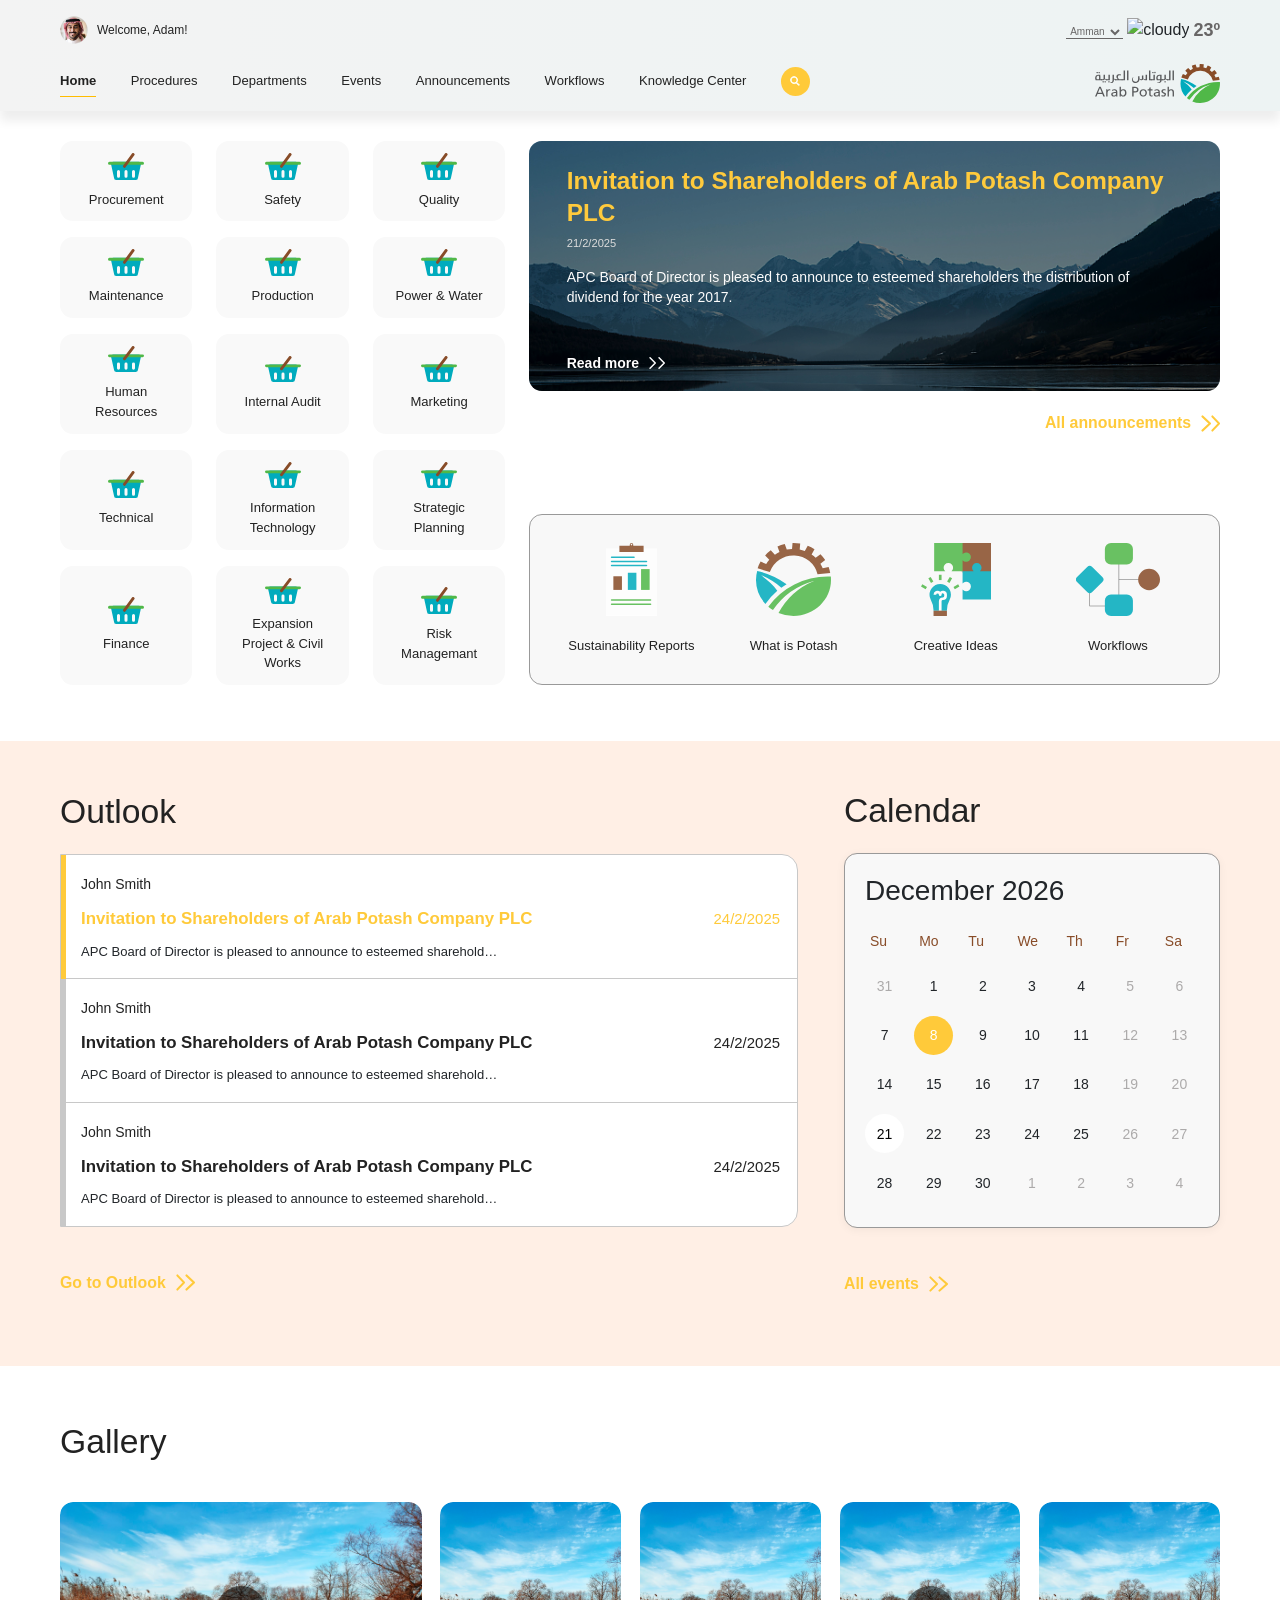
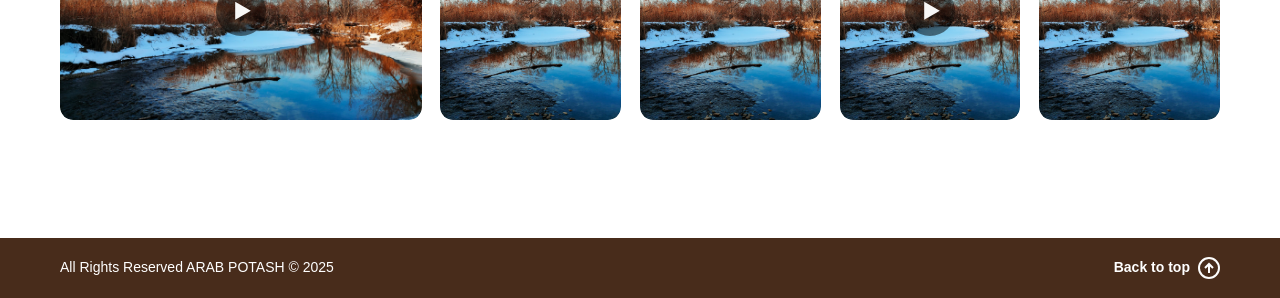
==== commit 39f07488: "finished template" ====
--- a/home.html
+++ b/home.html
@@ -15,9 +15,9 @@
 </head>
 <body>
   <!-- navbar -->
-  <header class="pt-3 pb-2">
-    <nav class="d-flex flex-column container-fluid">
-      <div class="d-md-flex d-none justify-content-between align-items-center">
+  <header class="pt-md-3 pb-md-2">
+    <nav class="d-flex flex-row flex-md-column justify-content-md-start justify-content-between container-fluid align-items-md-start align-items-center">
+      <div class="d-md-flex d-none justify-content-between align-items-center  w-100">
         <div class="d-flex user-info align-items-center">
           <img src="./images/user.png" alt="user" class="user-image">
           <span>Welcome, Adam!</span>
@@ -49,27 +49,15 @@
         <span></span>
         <span></span>
       </button>
-      <div class="d-flex mt-20 justify-content-between align-items-end">
+      <div class="d-flex mt-md-20 justify-content-between align-items-center w-100">
         <div class="links">
-          <a class="active" href="#">Home</a>
-          <a href="#">Procedures</a>
-          <a href="#">Departments</a>
-          <a href="">Events</a>
-          <a href="">Announcements</a>
-          <a href="">Workflows</a>
-          <a href="">Knowledge Center</a>
-          <button class="search">
-            <svg xmlns="http://www.w3.org/2000/svg" width="10" height="10" viewBox="0 0 12 12">
-              <path d="M691.043,382.408a4.193,4.193,0,1,1,.745-.7l3.188,3.179-.738.715Zm1.056-3.4a3.515,3.515,0,1,0-3.525,3.524A3.524,3.524,0,0,0,692.1,379.008Z" transform="translate(-683.693 -374.124)" fill="#fff"  stroke-width="1"/>
-            </svg>
-          </button>
-          <div class="d-flex flex-column d-md-none justify-content-between align-items-end">
+          <div style="padding: 10px 25px; border-bottom: 1px solid #99999947;" class="d-flex flex-row d-md-none justify-content-between align-items-center w-100">
             <div class="d-flex user-info align-items-center">
               <img src="./images/user.png" alt="user" class="user-image">
               <span>Welcome, Adam!</span>
             </div>
-            <div class="d-flex gap-1 align-items-center weather-info pt-2 pt-md-0">
-              <div class="city-selector">
+            <div class="d-flex gap-1 align-items-center weather-info ">
+              <div class="city-selector d-flex">
                 <select id="cityDropdown" class="city-dropdown">
                   <option value="212692">Amman</option>
                   <option value="221790">Zarqa</option>
@@ -90,6 +78,22 @@
               <span id="temperature">23º</span>
             </div>
           </div>
+          <a class="active" href="#">Home</a>
+          <a href="#">Procedures</a>
+          <a href="#">Departments</a>
+          <a href="">Events</a>
+          <a href="">Announcements</a>
+          <a href="">Workflows</a>
+          <a href="">Knowledge Center</a>
+          <button  class="search d-none d-md-flex ">
+            <svg xmlns="http://www.w3.org/2000/svg" width="10" height="10" viewBox="0 0 12 12">
+              <path d="M691.043,382.408a4.193,4.193,0,1,1,.745-.7l3.188,3.179-.738.715Zm1.056-3.4a3.515,3.515,0,1,0-3.525,3.524A3.524,3.524,0,0,0,692.1,379.008Z" transform="translate(-683.693 -374.124)" fill="#fff"  stroke-width="1"/>
+            </svg>
+          </button>
+          <div class="d-flex d-md-none mobile-search">
+            <input type="text" name="" class="form-control rounded-0" id="">
+          </div>
+          
         </div>
         <a href="#" class="logo">
           <img class="img-fluid" src="./images/icons/logo.svg" alt="logo">
@@ -102,8 +106,8 @@
    <!-- hero -->
    <section id="hero">
     <div class="container-fluid">
-      <div class="row">
-        <div class="col-5 row gy-3 gx-4 mt-0">
+      <div class="row flex-column-reverse flex-md-row">
+        <div class="col-12 col-md-5 row gy-3 gx-2 gx-lg-4  mt-0 hero-cards">
           <div class="col-4 mt-0">
             <div class="department-card">
               <img src="./images/icons/department-1.svg" alt="department-1">
@@ -195,19 +199,20 @@
             </div>
           </div>
         </div>
-        <div class="col-7 flex-grow-1 d-flex flex-column">
+        <div class="col-12 col-md-7 flex-grow-1 d-flex flex-column ">
+          <div class="announcement-card d-md-none"></div>
           <div class="announcement-card">
             <div class="content">
               <h2>Invitation to Shareholders of Arab Potash Company PLC</h2>
               <span>21/2/2025</span>
               <p>APC Board of Director is pleased to announce to esteemed shareholders the distribution of dividend for the year 2017.</p>
-              <a href="#">Read more <img src="./images/icons/more-right.svg" alt="more-right"> <img src="./images/icons/more-right.svg" alt="more-right"></a>
-            </div>
-          </div>
-          <div class="all-announcements justify-content-end">
+              <a class="d-none d-md-flex" href="#">Read more <img src="./images/icons/more-right.svg" alt="more-right"> <img src="./images/icons/more-right.svg" alt="more-right"></a>
+            </div>
+          </div>
+          <div class="all-announcements justify-content-end d-md-flex d-none">
             <a href="#">All announcements <img src="./images/icons/more-right-y.svg" alt="more-right"> <img src="./images/icons/more-right-y.svg" alt="more-right"></a>
           </div>
-          <div class="d-flex department-cards">
+          <div class="d-flex department-cards d-md-flex d-none">
             <div class="col-3">
               <div class="department-card bg-transparent p-0">
                 <img src="./images/icons/department-2.svg" alt="department-2">
@@ -235,9 +240,36 @@
           </div>
         </div>
       </div>
+      <div class="d-flex department-cards d-md-none d-flex border-0 bg-white pb-0">
+        <div class="col-3">
+          <div class="department-card bg-transparent p-0">
+            <img src="./images/icons/department-2.svg" alt="department-2">
+            <span>Sustainability Reports</span>
+          </div>
+        </div>
+        <div class="col-3">
+          <div class="department-card bg-transparent p-0">
+            <img src="./images/icons/department-3.svg" alt="department-3">
+            <span>What is Potash</span>
+          </div>
+        </div>
+        <div class="col-3">
+          <div class="department-card bg-transparent p-0">
+            <img src="./images/icons/department-4.svg" alt="department-4">
+            <span>Creative Ideas</span>
+          </div>
+        </div>
+        <div class="col-3">
+          <div class="department-card bg-transparent p-0">
+            <img src="./images/icons/department-5.svg" alt="department-5">
+            <span>Workflows</span>
+          </div>
+        </div>
+      </div>
     </div>
    </section>
    <!-- outlook -->
+  
    <section id="outlook">
     <div class="container-fluid">
       <div class="row justify-content-between align-items-center">
@@ -275,7 +307,7 @@
               </div>
             </div>
           </div>
-          <div class="all-announcements mt-4">
+          <div class="all-announcements mt-4 d-md-flex d-none">
             <a href="#">Go to Outlook <img src="./images/icons/more-right-y.svg" alt="more-right"> <img src="./images/icons/more-right-y.svg" alt="more-right"></a>
           </div>
         </div>
@@ -285,7 +317,7 @@
             <h2 class="month-header  ">June 2024</h2>
             <div class="calendar" id="calendar"></div>
           </div>
-          <div class="all-announcements mt-4">
+          <div class="all-announcements mt-md-4 justify-content-end justify-content-md-start">
             <a href="#">All events <img src="./images/icons/more-right-y.svg" alt="more-right"> <img src="./images/icons/more-right-y.svg" alt="more-right"></a>
           </div>
         </div>
@@ -303,18 +335,18 @@
     <div class="gallery-modal" id="galleryModal">
       <button class="close-modal">&times;</button>
       <div class="modal-content">
-        <button class="nav-btn prev-btn">&lt;</button>
+        <button class="nav-btn prev-btn"><img style="width: 7px; transform: rotate(180deg);" src="./images/icons/gallery-right.svg" alt="gallery-right"></button>
         <div class="content-container">
           <!-- Content will be inserted here via JavaScript -->
         </div>
-        <button class="nav-btn next-btn">&gt;</button>
+        <button class="nav-btn next-btn"><img style="width: 7px;" src="./images/icons/gallery-right.svg" alt="gallery-right"></button>
       </div>
     </div>
    </section>
    <!-- footer -->
    <footer> 
     <div class="container-fluid">
-      <div class="d-flex justify-content-between align-items-center">
+      <div class="d-flex justify-content-between align-items-center flex-column flex-md-row">
         <p class="mb-0">All Rights Reserved ARAB POTASH © 2025</p>
         <button class="back-to-top d-flex align-items-center gap-2">
           <span class="fw-bold">Back to top</span>
--- a/css/calendar.css
+++ b/css/calendar.css
@@ -1,32 +1,32 @@
 #outlook .outlook-calendar {
   width: 100%;
-  max-width: 29.28vw; /* 400px */
+  max-width: 400px; 
 }
 #outlook .outlook-calendar .calendar-card {
-  height: 27.09vw; /* 370px */
+  height: 375px;
   background: white;
-  padding: 1.46vw 1.46vw 1.68vw; /* 20px 20px 23px */
-  border-radius: 0.95vw; /* 13px */
-  border: 0.073vw solid #999999; /* 1px */
+  padding: 20px 20px 23px;
+  border-radius: 13px;
+  border: 1px solid #999999;
   background: #F8F8F8 0% 0% no-repeat padding-box;
-  box-shadow: 0 0.146vw 0.73vw rgba(0, 0, 0, 0.05); /* 0 2px 10px */
+  box-shadow: 0 2px 10px rgba(0, 0, 0, 0.05);
 }
 #outlook .outlook-calendar .month-header {
-  font-size: 2.2vw; /* 30px */
-  margin-bottom: 1.32vw; /* 18px */
+  font-size: clamp(24px, 2.19vw, 30px);
+  margin-bottom: 18px;
   font-weight: 400;
 }
 #outlook .outlook-calendar .calendar {
   display: grid;
   grid-template-columns: repeat(7, 1fr);
-  gap: 0.73vw; /* 10px */
+  gap: 10px;
   width: 100%;
 }
 /* Day styles */
 #outlook .outlook-calendar .weekday {
   color: #884C28;
-  font-size: 1.1vw; /* 15px */
-  padding: 0.37vw; /* 5px */
+  font-size: clamp(10px, 1.09vw, 15px);
+  padding: 5px;
 }
 
 #outlook .outlook-calendar .day {
@@ -45,7 +45,7 @@
   top: 50%;
   left: 50%;
   transform: translate(-50%, -50%);
-  font-size: 1.02vw; /* 14px - adding font size for day numbers */
+  font-size: clamp(14px, 1.02vw, 14px); 
 }
 
 #outlook .outlook-calendar .day.inactive,
@@ -92,15 +92,15 @@
 
 #outlook .outlook-calendar .day .tooltip {
   position: absolute;
-  left: -17.57vw; /* 240px */
-  top: 8.78vw; /* 120px */
+  left: -267px;
+  top: 120px;
   transform: translateY(-100%);
   background: white;
-  padding: 1.1vw; /* 15px */
-  border-radius: 0.95vw; /* 13px */
-  box-shadow: 0 0.146vw 0.73vw rgba(0, 0, 0, 0.1); /* 0 2px 10px */
+  padding: 15px;
+  border-radius: 13px;
+  box-shadow: 0 2px 10px rgba(0, 0, 0, 0.1);
   width: max-content;
-  min-width: 16.1vw; /* 220px */
+  min-width: 220px;
   opacity: 0;
   visibility: hidden;
   transition: all 0.3s ease;
@@ -108,20 +108,18 @@
 }
 
 #outlook .outlook-calendar .day .tooltip img {
-  width: 1.76vw; /* 24px */
-  height: 1.76vw; /* 24px */
   color: #222222;
 }
 
 #outlook .outlook-calendar .day .tooltip h3 {
-  font-size: 1.17vw; /* 16px */
+  font-size: 16px;
   color: #FFCA3A;  /* Match the yellow color from the design */
-  margin-bottom: 0.59vw; /* 8px */
+  margin-bottom: 8px;
   font-weight: normal;
 }
 
 #outlook .outlook-calendar .day .tooltip p {
-  font-size: 1.02vw; /* 14px */
+  font-size: 14px;
   color: #222222;
   margin: 0;
   line-height: 1.5;
@@ -145,12 +143,12 @@
   
   #outlook .outlook-calendar .calendar-card {
     height: auto;
-    padding: 3vw;
+    padding: 20px;
   }
   
   #outlook .outlook-calendar .day .tooltip {
     left: 50%;
     transform: translateX(-50%) translateY(-100%);
-    min-width: 80vw;
+    min-width: 280px;
   }
 }
--- a/css/gallery.css
+++ b/css/gallery.css
@@ -2,17 +2,17 @@
 #media .gallery-container {
   display: flex;
   flex-wrap: nowrap;
-  gap: 1.46vw; /* 20px */
-  margin-top: 2.2vw; /* 30px */
-  width: 100%;
-  min-height: 218px; /* Match the height of your thumbnails */
-  overflow: hidden; /* Prevent any overflow during transitions */
-  padding: 10px 0; /* Add some padding to prevent cutoff during hover scale */
+  gap: clamp(10px, 1.46vw, 20px);  
+  margin-top: clamp(22px, 30px, 30px); 
+  width: 100%;
+  min-height: clamp(150px, 218px, 218px);  
+  overflow: hidden; 
+  padding: 10px 0; 
 }
 
 #media .gallery-card {
   position: relative;
-  border-radius: 0.95vw; /* 13px */
+  border-radius: 13px;
   overflow: hidden;
   cursor: pointer;
   transition: all 0.3s ease;
@@ -36,14 +36,14 @@
   position: relative;
   aspect-ratio: 16/9;
   width: 100%;
-  height: 15.96vw; /* 218px */
+  height: clamp(150px, 218px, 218px); 
 }
 
 #media .gallery-thumbnail img {
   width: 100%;
-  height: 15.96vw; /* 218px */
+  height: clamp(150px, 218px, 218px); 
   object-fit: cover;
-  border-radius: 0.95vw; /* 13px */
+  border-radius: 13px;
 }
 
 #media .gallery-card.video .play-btn {
@@ -52,9 +52,9 @@
   left: 50%;
   transform: translate(-50%, -50%);
   border: none;
-  width: 3.66vw; /* 50px */
+  width: 50px;
   background-color: transparent;
-  height: 3.66vw; /* 50px */
+  height: 50px;
   border-radius: 50%;
   display: flex;
   align-items: center;
@@ -63,12 +63,12 @@
   transition: background 0.3s ease;
 }
 #media .gallery-card.video .play-btn img {
-  width: 3.66vw; 
-  height: 3.66vw;
+  width: clamp(36px, 50px, 50px);
+  height: clamp(36px, 50px, 50px);
 }
 
 #media .gallery-card.video .play-btn:hover {
-  background: rgba(255, 202, 58, 1);
+  background: #FFCA3A;
 }
 
 /* Modal styles - specific to gallery */
@@ -104,7 +104,7 @@
   max-height: 90vh;
   display: flex;
   align-items: center;
-  gap: 1.46vw; /* 20px */
+  gap: 20px;
   transform: scale(0.95);
   transition: transform 0.3s ease;
 }
@@ -122,17 +122,17 @@
 #galleryModal .content-container video {
   max-width: 100%;
   max-height: 80vh;
-  border-radius: 0.95vw; /* 13px */
+  border-radius: 13px;
 }
 
 #galleryModal .close-modal {
   position: absolute;
-  top: 1.46vw; /* 20px */
-  right: 1.46vw; /* 20px */
+  top: 20px;
+  right: 20px;
   background: none;
   border: none;
   color: white;
-  font-size: 2.2vw; /* 30px */
+  font-size: 30px;
   cursor: pointer;
 }
 
@@ -140,27 +140,77 @@
   position: fixed;
   top: 50%;
   transform: translateY(-50%);
-  background: rgba(255, 202, 58, 0.9);
   border: none;
-  width: 2.93vw; /* 40px */
-  height: 2.93vw; /* 40px */
+  width: 40px;
+  height: 40px;
   border-radius: 50%;
-  color: white;
-  font-size: 20px;
   cursor: pointer;
   transition: background 0.3s ease, transform 0.3s ease;
   z-index: 1001;
 }
 
 #galleryModal .nav-btn.prev-btn {
-  left: 1.46vw; /* 20px */
+  left: 20px;
 }
 
 #galleryModal .nav-btn.next-btn {
-  right: 1.46vw; /* 20px */
+  right: 20px;
 }
 
 #galleryModal .nav-btn:hover {
   background: rgba(255, 202, 58, 1);
   transform: translateY(-50%) scale(1.1);
+}
+
+@media (max-width: 768px) {
+  #media .gallery-container {
+    flex-wrap: nowrap;
+    overflow-x: auto;
+    -webkit-overflow-scrolling: touch; /* Smooth scrolling on iOS */
+    scrollbar-width: none; /* Hide scrollbar for Firefox */
+    -ms-overflow-style: none; /* Hide scrollbar for IE/Edge */
+    padding: 10px 0;
+    gap: 10px;
+  }
+
+  /* Hide webkit scrollbar */
+  #media .gallery-container::-webkit-scrollbar {
+    display: none;
+  }
+
+  #media .gallery-card {
+    flex: 0 0 89px; /* Fixed width, no growing/shrinking */
+    width: 89px;
+    min-width: 89px; /* Ensure cards maintain width */
+  }
+
+  #media .gallery-card.active {
+    flex: 0 0 89px; /* Override desktop active state */
+    width: 89px;
+  }
+
+  #media .gallery-thumbnail {
+    height: 149px;
+  }
+
+  #media .gallery-thumbnail img {
+    height: 149px;
+  }
+  #media .gallery-card.video .play-btn {
+    width: 36px;
+    height: 36px;
+  }
+  #media .gallery-card.video .play-btn img {
+    width: 36px;
+    height: 36px;
+  }
+  #galleryModal .nav-btn {
+    top: 131%;
+  }
+  #galleryModal .nav-btn.next-btn {
+    right: 36%;
+  }
+  #galleryModal .nav-btn.prev-btn {
+    left: 36%;
+  }
 }
--- a/css/home.css
+++ b/css/home.css
@@ -2,19 +2,20 @@
   margin: 0;
   padding: 0;
   box-sizing: border-box;
-
 }
 body {
   font-family: Arial, Helvetica, sans-serif;
 }
-.mt-20 {
-  margin-top: 1.46vw; /* 20px */
+@media(min-width: 768px) {
+  .mt-md-20 {
+    margin-top: 20px ;
+  }
 }
 a {
   text-decoration: none;
 }
 .container-fluid {
-  padding: 0 4.39vw; /* 60px */
+  padding: 0 60px;
 }
 header {
   background: transparent linear-gradient(90deg, #F3F3F3 0%, #EDF3F3 100%) 0% 0% no-repeat padding-box;
@@ -23,42 +24,42 @@
 }
 
 header nav .user-info .user-image {
-  width: 2.05vw; /* 28px */
-  height: 2.05vw; /* 28px */
-  margin-right: 0.66vw; /* 9px */
+  width: clamp(28px, 2.04vw, 28px);
+  height: clamp(28px, 2.04vw, 28px);
+  margin-right: clamp(9px, 0.9vw, 9px);
   object-fit: contain;
 }
 header nav .user-info span{
-  font-size: 0.88vw;
-  line-height: 1.46vw; /* 20px */
+  font-size: clamp(12px, 0.87vw, 12px);
+  line-height: 20px ;
   color: #222222;
 }
 header nav .weather-info .city-dropdown {
   border: none;
   background-color: transparent;
-  font-size: 0.73vw;
+  font-size: clamp(10px, 0.73vw, 10px);
   color: #686666;
   border-bottom: 1px solid #686666;
 }
 
 header nav .weather-info span {
-  font-size: 1.32vw;
+  font-size:clamp(18px, 1.317vw, 18px);
   color: #686666;
   font-weight: 700;
-  line-height: 1.61vw; /* 22px */
+  line-height: 22px;
 }
 
 header nav .links {
   display: flex;
-  gap: 2.71vw; /* 37px */
+  gap: clamp(20px, 2.7vw, 37px); 
   align-items: center;
 }
 header nav .links a {
-  font-size: 1.02vw;
-  line-height: 1.46vw; /* 20px */
+  font-size: clamp(9px, 1.02vw, 14px);
+  line-height: 20px;
   color: #222222;
   transition: all 0.3s ease-in-out;
-  padding-bottom: 0.37vw; /* 5px */
+  padding-bottom: 5px;
 }
 header nav .links a:hover {
   color: #FFCA3A;
@@ -71,13 +72,14 @@
   background-color: transparent;
   border: none;
   outline: none;
-  width: 2.12vw; /* 29px */
-  height: 2.12vw; /* 29px */
+  width: clamp(29px, 2.11vw, 29px);
+  height: clamp(29px, 2.11vw, 29px);
   border-radius: 50%;
   background-color: #FFCA3A;
   display: flex;
   align-items: center;
   justify-content: center;
+  margin-bottom: 5px;
 }
 
 header nav .search:hover {
@@ -95,47 +97,49 @@
 }
 header nav .logo {
   object-fit: contain;
+  position: relative;
+  z-index: 100;
 }
 header nav .logo img {
-  width: 9.81vw; /* 134px / 1366 * 100 */
+  width: clamp(80px, 9.79vw, 134px);
 }
 
 
 
 /* main */
 main {
-  margin-top: 2.2vw; /* 30px */
+  margin-top: clamp(30px, 2.11vw, 30px);
 }
 #hero .department-card {
   background: #F9F9F9 0% 0% no-repeat padding-box;
-  border-radius: 0.95vw; /* 13px */
+  border-radius: 13px;
   display: flex;
   align-items: center;
   justify-content: center;
   flex-direction: column;
-  padding: 0.88vw 0; /* 12px */
+  padding: clamp(12px, 0.87vw, 12px) 0;
   text-align: center;
   height: 100%;
 }
 
 #hero .department-card img {
-  width: 2.71vw; /* 36px / 1366 * 100 */
-  margin-bottom: 0.73vw; /* 10px */
+  /* width: clamp(36px, 2.63vw, 36px); */
+  margin-bottom: clamp(10px, 0.73vw, 10px) ;
 }
 #hero .department-card span {
-  font-size: 1.02vw;
-  padding: 0 1.1vw; /* 15px */
+  font-size: clamp(11px, 1.02vw, 14px);
+  padding: 0 clamp(15px, 1.09vw, 15px);
   color: #222222;
 }
 #hero .announcement-card {
   position: relative;
-  min-height: 18.3vw; /* 250px */
-  padding: 1.76vw 2.93vw 1.17vw; /* 24px 40px 16px */
+  min-height: clamp(250px, 17.86vw, 250px);
+  padding: clamp(24px, 1.72vw, 24px) clamp(25px, 2.92vw, 40px) clamp(16px, 1.14vw, 16px);
   background-image: url(../images/announcment.jpg);
   background-size: cover;
   background-repeat: no-repeat;
   height: 100%;
-  border-radius: 0.95vw; /* 13px */
+  border-radius: 13px;
   height: fit-content;
 }
 #hero .announcement-card::before {
@@ -146,7 +150,7 @@
   width: 100%;
   height: 100%;
   background-color: rgba(0, 0, 0, 0.4);
-  border-radius: 0.95vw; /* 13px */
+  border-radius: 13px;
 }
 #hero .announcement-card .content {
   position: relative;
@@ -154,62 +158,63 @@
   height: 100%;
 }
 #hero .announcement-card h2 {
-  font-size: 1.9vw;
-  line-height: 2.34vw; /* 32px */
+  font-size: clamp(18px, 1.903vw, 26px);
+  line-height: clamp(22px, 2.32vw, 32px);
   font-weight: bold;
   color: #FFCA3C;
-  margin-bottom: 1.32vw; /* 18px */
+  margin-bottom: 0;
+  line-height: 32px;
 }
 #hero .announcement-card span {
-  font-size: 0.88vw;
-  line-height: 2.05vw; /* 28px */
+  font-size: clamp(10px, 0.87vw, 12px);
+  line-height: 28px;
   color: #DCDCDC;
-  margin-bottom: 0.73vw; /* 10px */
+  margin-bottom: clamp(10px, 0.73vw, 10px); 
   display: block;
 }
 #hero .announcement-card p {
-  font-size: 1.02vw;
-  line-height: 1.46vw; /* 20px */
+  font-size: clamp(14px, 1.024vw, 14px);
+  line-height: 20px;
   color: #FDFDFD;
-  margin-bottom: 2.2vw; /* 30px */
+  margin-bottom: clamp(20px, 2.11vw, 30px);
 }
 #hero .announcement-card a  {
   position: absolute;
   bottom:0;
   display: flex;
   align-items: center;
-  font-size: 1.02vw;
+  font-size: clamp(14px, 1.02vw, 14px);
   font-weight: bold;
-  line-height: 1.76vw; /* 24px */
+  line-height: 24px;
   color: #FFFFFF;
   width: fit-content;
   transition: all 0.3s ease-in-out;
 }
 #hero .announcement-card a img {
-  height: 1.02vw; /* 14px */
-  margin: 0 0.07vw; /* 0 1px */
-  width: 0.51vw; /* 7px */
+  height: 14px;
+  margin: 0 clamp(1px, 0.07vw, 1px);
+  width: 7px;
   transition: all 0.3s ease-in-out;
 }
 #hero .announcement-card a:hover  {
-  transform: translateX(0.15vw); /* 2px */
+  transform: translateX(2px);
 }
 #hero .announcement-card a:hover img:nth-child(2) {
-  transform: translateX(0.59vw); /* 8px */
+  transform: translateX(8px);
 }
 #hero .announcement-card a img:nth-child(1) , .all-announcements a img:nth-child(1) {
-  margin-left: 0.73vw; /* 10px */
+  margin-left: clamp(10px, 0.73vw, 10px);
 }
 
 .all-announcements {
- flex: 1;
+ padding: 20px 0;
  display: flex;
  align-items: center;
 }
 .all-announcements a {
-  font-size: 1.24vw;
+  font-size: clamp(14px, 1.24vw, 17px);
   font-weight: bold;
-  line-height: 1.76vw; /* 24px */
+  line-height: 24px;
   color: #FFCA3A;
   transition: all 0.3s ease-in-out;
   display: flex;
@@ -220,75 +225,80 @@
 }
 
 .all-announcements a:hover {
-  transform: translateX(-0.59vw); /* -8px */
+  transform: translateX(-8px);
 }
 
 .all-announcements a:hover img:nth-child(2) {
-  transform: translateX(0.59vw); /* 8px */
+  transform: translateX(8px);
 }
 #hero .department-cards {
   background: #F8F8F8 0% 0% no-repeat padding-box;
   border: 1px solid #999999;
-  border-radius: 0.95vw; /* 13px */
-  padding: 2.05vw 1.46vw; /* 28px 20px */
+  border-radius: 13px;
+  padding: clamp(28px, 2.04vw, 28px) clamp(20px, 1.46vw, 20px);
+  margin-top: auto;
 }
 #hero .department-cards img{
-  width: 4.39vw; /* 79px / 1366 * 100 */
-  height: 5.78vw; /* 79px */
-  margin-bottom: 1.46vw; /* 20px */
+  /* width: clamp(38px, 5.76vw, 79px); */
+  height: clamp(38px, 5.76vw, 79px);
+  margin-bottom: clamp(20px, 1.46vw, 20px);
 }
 
 /* outlook */
 #outlook {
-  margin-top: 4.39vw; /* 60px */
+  margin-top: clamp(44px, 4.35vw, 60px);
   background-color: #FFEFE5;
-  padding: 3.66vw 0; /* 50px */
+  padding: clamp(50px, 3.65vw, 50px) 0;
 }
 #outlook .container > .d-flex:first-child {
-  gap: 2.2vw; /* 30px */
+  gap: clamp(30px, 2.11vw, 30px);
 }
 .header-title{
   color: #222222;
-  font-size: 2.63vw;
+  font-size: clamp(24px, 2.63vw, 36px);
   font-weight: 400;
-  margin-bottom: 1.76vw; /* 24px */
+  margin-bottom: clamp(16px, 1.72vw, 24px);
 }
 #outlook .outlook-mails {
   flex:1;
-  margin-right: 1.61vw; /* 22px */
+  margin-right: clamp(22px, 1.61vw, 22px);
 }
 #outlook .outlook-mails .outlook-mails-container {
-  border-top-right-radius: 1.17vw; /* 16px */
-  border-bottom-right-radius: 1.17vw; /* 16px */
+  border-top-right-radius: 16px;
+  border-bottom-right-radius: 16px;
   border: 1px solid #C8C8C8;
   background-color: #FFFFFF;
 }
 #outlook .outlook-mails .mail-card.active {
-  border-left: 0.37vw solid #FFCA3A;
+  border-left: 5px solid #FFCA3A;
 }
 #outlook .outlook-mails .mail-card{
-  border-left: 0.37vw solid  #C8C8C8;
+  border-left: 5px solid  #C8C8C8;
 }
 #outlook .outlook-mails .mail-card .mail-card-content {
-  padding: 1.24vw 1.24vw 1.24vw 1.1vw; /* 17px 17px 17px 15px */
+  padding: 17px 17px 17px 15px;
   border-bottom: 1px solid #C8C8C8;
-
 }
 #outlook .outlook-mails .mail-card:last-child .mail-card-content {
   border-bottom: none;
 }
-#outlook .outlook-mails .mail-card .mail-card-content h2, #outlook .outlook-mails .mail-card .mail-card-content p {
-  font-size: 1.32vw;
+#outlook .outlook-mails .mail-card .mail-card-content h2 {
+  font-size: clamp(14px, 1.02vw, 14px);
+  font-weight: 400;
+  color: #222222;
+  line-height: clamp(24px, 1.75vw, 24px);
+} 
+#outlook .outlook-mails .mail-card .mail-card-content p {
+  font-size: clamp(12px, 1.317vw, 18px);
   font-weight: bold;
   color: #222222;
-  line-height: 1.76vw; /* 24px */
 }
  
 #outlook .outlook-mails .mail-card .mail-card-content p {
-  padding: 0.73vw 0; /* 10px */
+  padding: 10px 0;
 }
 #outlook .outlook-mails .mail-card .mail-card-content span {
-  font-size: 1.02vw;
+  font-size: clamp(10px, 1.02vw, 14px);
   white-space: nowrap;
   overflow: hidden;
   text-overflow: ellipsis;
@@ -296,9 +306,9 @@
   max-width: 60%;
 }
 #outlook .outlook-mails .mail-card .mail-card-content .mail-date span {
-  font-size: 1.17vw;
-  color: #222222;
-  line-height: 1.76vw; /* 24px */
+  font-size: clamp(12px, 1.168vw, 16px);
+  color: #222222;
+  line-height: 24px;
 }
 #outlook .outlook-mails .mail-card.active .mail-card-content .mail-date p, #outlook .outlook-mails .mail-card.active .mail-card-content .mail-date span {
   color: #FFCA3A;
@@ -308,17 +318,17 @@
 
 /* gallery */
 #gallery {
-  margin-top: 4.39vw; /* 60px */
+  margin-top: clamp(40px, 4.35vw, 60px);
 }
 
 /* footer */
 footer {
-  margin-top: 8.42vw; /* 115px */
+  margin-top: clamp(55px, 8.39vw, 115px); 
   background-color: #482C1B;
-  padding: 1.61vw 0; /* 22px */
+  padding: clamp(19px, 1.61vw, 19px) 0;
 }
 footer p, footer .back-to-top span {
-  font-size: 1.02vw;
+  font-size: clamp(14px, 1.02vw, 14px);
   color: white;
 }
 footer .back-to-top {
@@ -344,43 +354,67 @@
   }
 }
 
-/* Add a minimum font size for very small screens */
-@media screen and (max-width: 767px) {
- 
-  .container-fluid {
-    padding: 0 3vw;
-  }
-}
 
 @media(max-width: 768px) {
+  
+  header {
+    padding: 12px 0;
+    background: white;
+  }
+  header .d-flex.mt-md-20 {
+    width: fit-content !important;
+  }
   header nav {
     position: relative;
   }
-
+  header nav .links a {
+    font-size: 14px;
+    padding: 18px 25px;
+    width: 100%;
+    border-bottom: 1px solid #99999947;
+  }
+  header nav .links a.active {
+    background-color: #FFCA3A;
+    color: white;
+    border-color: transparent;
+  }
+  #hero .announcement-card a {
+    position: unset;
+  }
   .mobile-menu-btn {
     width: 26px;
-    height: 18px;
     display: flex !important;
     flex-direction: column;
-    gap: 4px;
+    gap: 6px;
     background: none;
     border: none;
     padding: 0;
     z-index: 100;
     position: relative;
-    top: 6px;
   }
 
   .mobile-menu-btn span {
     display: block;
-    width: 100%;
+    width: 26px;
     height: 2px;
     background-color: #FFCA3A;
     transition: all 0.3s ease;
+    position: relative;
+  }
+
+  .mobile-menu-btn.active {
+    gap: 0;
+    height: 26px;
+  }
+
+  .mobile-menu-btn.active span {
+    position: absolute;
+    top: 50%;
   }
 
   .mobile-menu-btn.active span:nth-child(1) {
-    transform: rotate(45deg) translate(5px, 5px);
+    transform: rotate(45deg);
+    width: 26px;
   }
 
   .mobile-menu-btn.active span:nth-child(2) {
@@ -388,68 +422,61 @@
   }
 
   .mobile-menu-btn.active span:nth-child(3) {
-    transform: rotate(-45deg) translate(5px, -5px);
+    transform: rotate(-45deg);
+    width: 26px;
+  }
+
+  .mobile-menu-btn span:first-child {
+    width: 26px;
   }
 
   header nav .links {
     position: fixed;
     top: 0;
     left: -100%;
-    width: 80%;
-    height: 100vh;
-    background: #F3F3F3;
+    width: 100%;
+    height: auto;
+    background: white;
     flex-direction: column;
-    padding: 70px 20px;
+    padding: 0 0 20px 0;
+    margin-top: 48px;
     transition: left 0.3s ease;
     z-index: 99;
-    gap: 30px;
+    gap: 0;
     align-items: flex-end;
+    visibility: hidden;
+    border-top: 1px solid #999999;
+    box-shadow: 0px 10px 10px #00000012;
   }
 
   header nav .links.active {
     left: 0;
-  }
-
-  header nav .links a {
-    font-size: 15px;
-  }
-
-  header nav .search {
-    width: 30px;
-    height: 30px;
+    background-color: white;
+    visibility: visible;
+  }
+
+  @keyframes fadeOut {
+    from {
+      visibility: visible;
+    }
+    to {
+      visibility: hidden;
+    }
+  }
+
+  header nav .links:not(.active) {
+    animation: fadeOut 0.3s forwards;
   }
 
   header nav .user-info ,
   header nav .weather-info {
     z-index: 98;
-
-  }
-  header nav .user-info span,
-  header nav .weather-info span, header nav .weather-info .city-dropdown {
-    font-size: 12px;
-  }
-  header nav .user-info .user-image {
-    width: 30px;
-    height: 30px;
-    margin-right: 10px;
-  }
+  }
+  
   .d-flex.flex-column.d-md-none {
     position: relative;
     bottom: 16px;
   }
-
-  header nav .logo {
-    position: absolute;
-    right: 0;
-    top: 0;
-    bottom: 20px;
-  }
-
-  header nav .logo img {
-    width: 80px;
-  }
-
-  /* Add overlay */
   .menu-overlay {
     display: none;
     position: fixed;
@@ -464,4 +491,92 @@
   .menu-overlay.active {
     display: block;
   }
-}+  .container-fluid {
+    padding: 0 25px;
+  }
+  #hero .container-fluid {
+    padding: 0;
+  }
+  main {
+    margin-top: 0;
+  }
+  #hero .announcement-card {
+    border-radius: 0;
+  }
+  #hero .announcement-card::before {
+    border-radius: 0;
+  }
+  .announcement-card:nth-of-type(1) {
+    min-height: 156px !important;
+    height: 156px ;
+  }
+  .announcement-card:nth-of-type(2) {
+    background-image:none ;
+    background-color: white ;
+    min-height: auto !important;
+  }
+  #hero .announcement-card:nth-of-type(2)::before {
+    background-color: white 
+  }
+  #hero .announcement-card p {
+    color: #737373;
+  }
+  #hero .hero-cards {
+    padding: 30px 0 25px;
+    background-color: #F6F6F6;
+  }
+  #hero .department-card {
+    background-color: white;
+  }
+  #outlook .outlook-mails .mail-card .mail-card-content {
+    padding: 17px 15px;
+  }
+  #outlook .outlook-mails .mail-card .mail-card-content p {
+    padding: 5px 0;
+    white-space: nowrap;
+    overflow: hidden;
+    text-overflow: ellipsis;
+    display: block;
+    max-width: 70%;
+  }
+  #outlook .outlook-mails .mail-card .mail-card-content span {
+    max-width: 70%;
+  }
+
+  .row {
+    --bs-gutter-x: 0;
+  }
+  #outlook .outlook-mails {
+    margin-right: 0;
+  }
+  .header-title {
+    margin-top: 50px;
+    margin-bottom: 20px;
+  }
+  #outlook {
+    background-color: white;
+    margin-top: 0;
+    padding: 0;
+  }
+  footer .back-to-top {
+    flex-direction: column-reverse;
+    margin-top: 28px;
+  }
+  #hero .department-card span {
+    padding: 0;
+  }
+  #outlook .outlook-mails .mail-card .mail-card-content p {
+    font-size: 14px;
+  }
+  .mobile-search {
+    padding: 18px 25px 0;
+    width: 100%;
+
+  }
+}
+@media(max-width: 480px) {
+  #hero .department-cards .col-3:first-child .department-card {
+    position: relative;
+    top: 8px;
+  }
+}
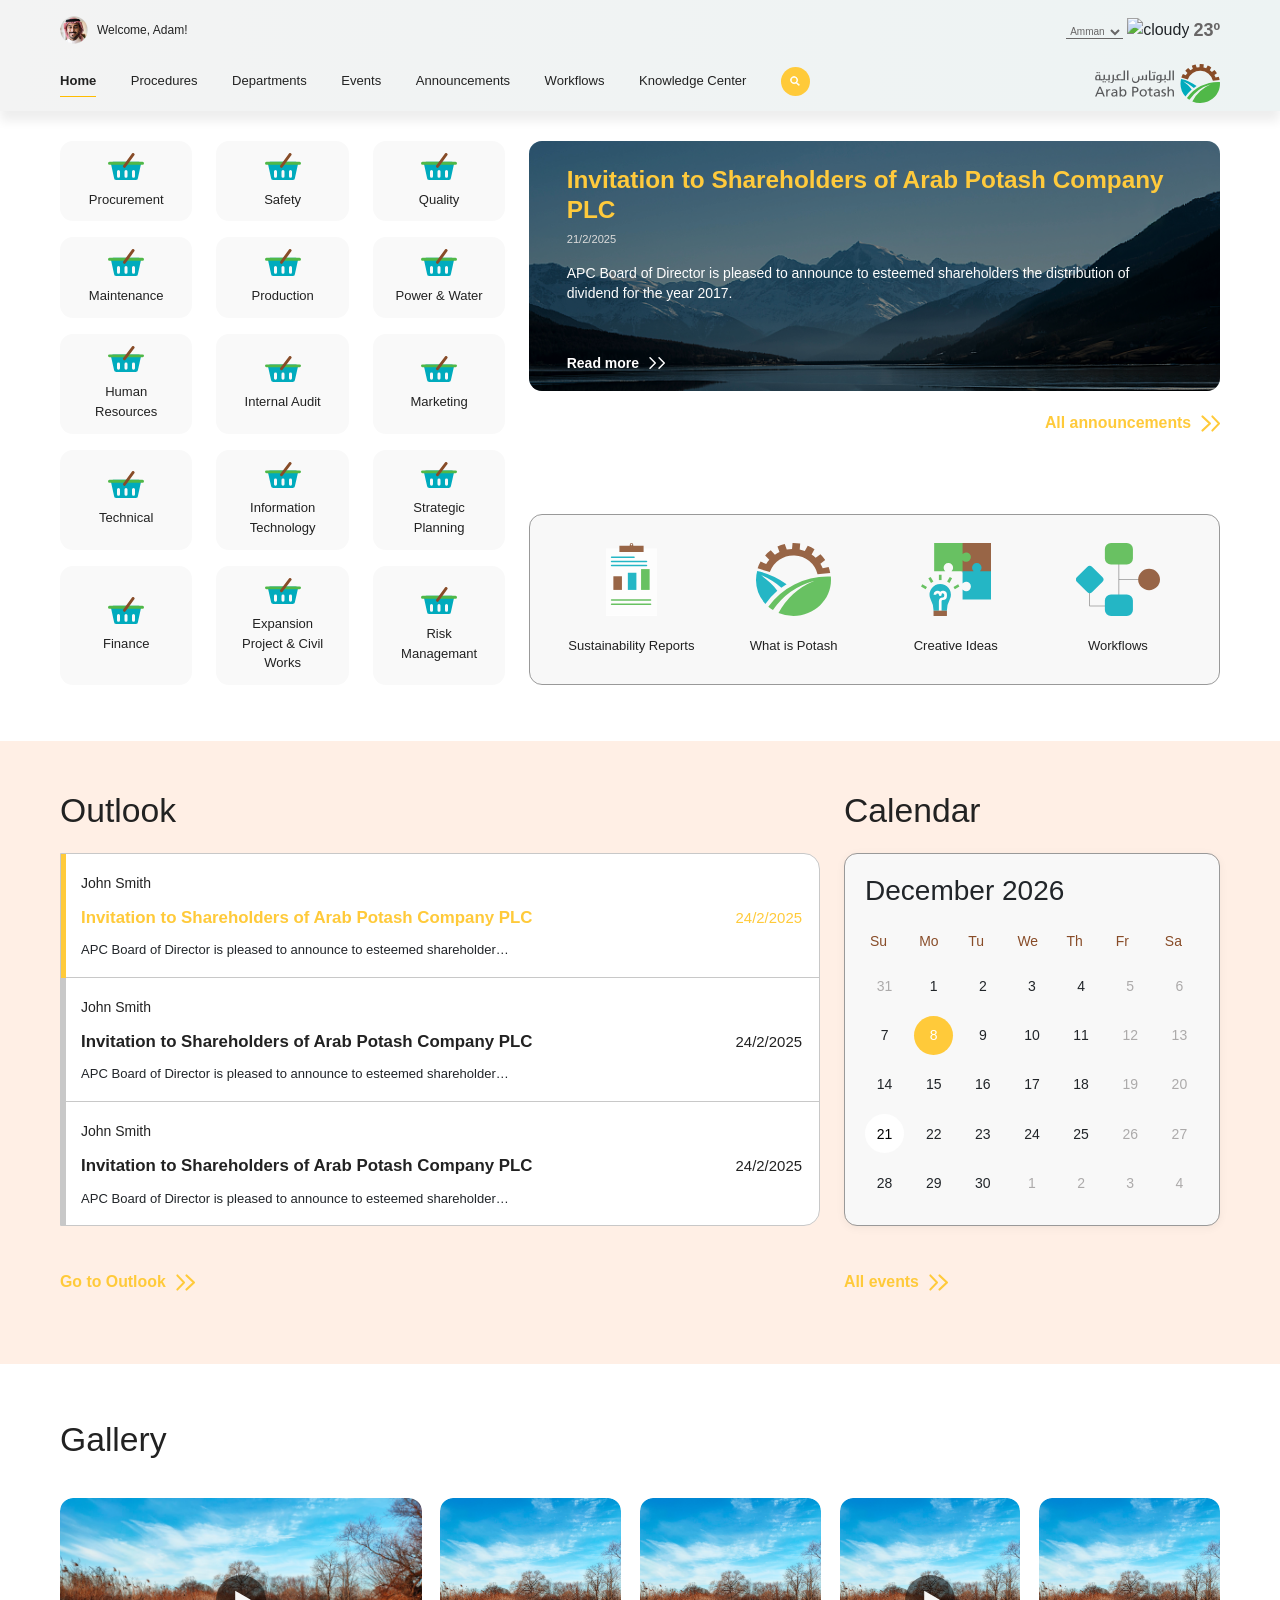
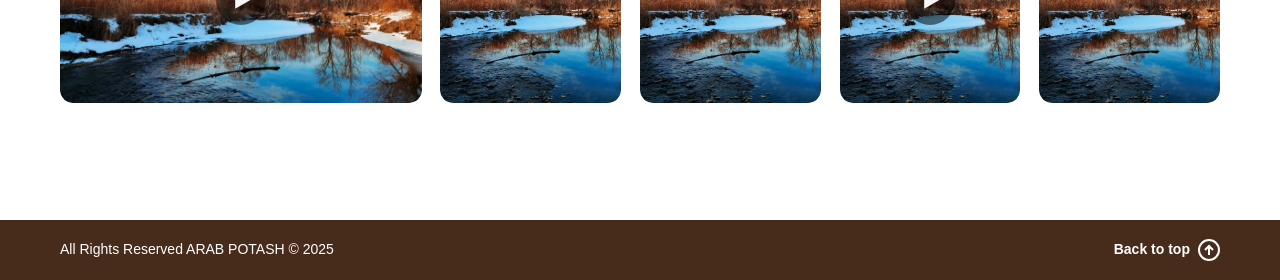
==== commit c645f52a: "added" ====
--- a/home.html
+++ b/home.html
@@ -107,7 +107,8 @@
    <section id="hero">
     <div class="container-fluid">
       <div class="row flex-column-reverse flex-md-row">
-        <div class="col-12 col-md-5 row gy-3 gx-2 gx-lg-4  mt-0 hero-cards">
+        <div class="col-12 col-md-5 row gy-3 gx-2 gx-lg-4 mt-0 hero-cards justify-content-between justify-content-md-start position-relative">
+          <div class="layer d-md-none"></div>
           <div class="col-4 mt-0">
             <div class="department-card">
               <img src="./images/icons/department-1.svg" alt="department-1">
@@ -198,8 +199,11 @@
               <span>Risk Managemant</span>
             </div>
           </div>
-        </div>
+          
+        </div>
+        
         <div class="col-12 col-md-7 flex-grow-1 d-flex flex-column ">
+          
           <div class="announcement-card d-md-none"></div>
           <div class="announcement-card">
             <div class="content">
@@ -240,7 +244,10 @@
           </div>
         </div>
       </div>
-      <div class="d-flex department-cards d-md-none d-flex border-0 bg-white pb-0">
+      <div class="d-flex department-cards mobile d-md-none d-flex border-0 bg-white pb-0 position-relative">
+        <button class="show-more-btn position-absolute">
+          <img src="./images/icons/expand.svg" alt="expand">
+        </button>
         <div class="col-3">
           <div class="department-card bg-transparent p-0">
             <img src="./images/icons/department-2.svg" alt="department-2">
@@ -272,12 +279,12 @@
   
    <section id="outlook">
     <div class="container-fluid">
-      <div class="row justify-content-between align-items-center">
+      <div class="row justify-content-between">
         <div class="outlook-mails">
           <h1 class="header-title">Outlook</h1>
-          <div class="outlook-mails-container w-100">
-            <div class="mail-card active">
-              <div class="mail-card-content">
+          <div class="outlook-mails-container w-100 flex-grow-1 d-flex flex-column">
+            <div class="mail-card active flex-grow-1">
+              <div class="mail-card-content w-100">
                 <h2 class="mb-0">John Smith</h2>
                 <div class="d-flex align-items-center justify-content-between mail-date">
                   <p class="mb-0">Invitation to Shareholders of Arab Potash Company PLC</p>
@@ -286,8 +293,8 @@
                 <span>APC Board of Director is pleased to announce to esteemed shareholders the distribu...</span>
               </div>
             </div>
-            <div class="mail-card">
-              <div class="mail-card-content">
+            <div class="mail-card flex-grow-1">
+              <div class="mail-card-content w-100">
                 <h2 class="mb-0">John Smith</h2>
                 <div class="d-flex align-items-center justify-content-between mail-date">
                   <p class="mb-0">Invitation to Shareholders of Arab Potash Company PLC</p>
@@ -296,8 +303,8 @@
                 <span>APC Board of Director is pleased to announce to esteemed shareholders the distribu...</span>
               </div>
             </div>
-            <div class="mail-card">
-              <div class="mail-card-content">
+            <div class="mail-card flex-grow-1">
+              <div class="mail-card-content w-100">
                 <h2 class="mb-0">John Smith</h2>
                 <div class="d-flex align-items-center justify-content-between mail-date">
                   <p class="mb-0">Invitation to Shareholders of Arab Potash Company PLC</p>
--- a/css/calendar.css
+++ b/css/calendar.css
@@ -1,9 +1,11 @@
 #outlook .outlook-calendar {
   width: 100%;
-  max-width: 400px; 
+  max-width: 400px;
+  display: flex;
+  flex-direction: column;
+  flex-grow: 1;
 }
 #outlook .outlook-calendar .calendar-card {
-  height: 375px;
   background: white;
   padding: 20px 20px 23px;
   border-radius: 13px;
--- a/css/gallery.css
+++ b/css/gallery.css
@@ -3,9 +3,9 @@
   display: flex;
   flex-wrap: nowrap;
   gap: clamp(10px, 1.46vw, 20px);  
-  margin-top: clamp(22px, 30px, 30px); 
-  width: 100%;
-  min-height: clamp(150px, 218px, 218px);  
+  margin-top: clamp(22px, 2.19vw, 30px); 
+  width: 100%;
+  min-height: clamp(150px, 15.95vw, 218px);  
   overflow: hidden; 
   padding: 10px 0; 
 }
@@ -36,12 +36,12 @@
   position: relative;
   aspect-ratio: 16/9;
   width: 100%;
-  height: clamp(150px, 218px, 218px); 
+  height: clamp(150px, 15.95vw, 218px);  
 }
 
 #media .gallery-thumbnail img {
   width: 100%;
-  height: clamp(150px, 218px, 218px); 
+  height: clamp(150px, 15.95vw, 218px); 
   object-fit: cover;
   border-radius: 13px;
 }
@@ -178,39 +178,42 @@
     display: none;
   }
 
+  
+  #media .gallery-thumbnail {
+    height: 149px;
+  }
+
+  #media .gallery-thumbnail img {
+    height: 149px;
+  }
+  #media .gallery-card.video .play-btn {
+    width: 36px;
+    height: 36px;
+  }
+  #media .gallery-card.video .play-btn img {
+    width: 36px;
+    height: 36px;
+  }
+  #galleryModal .nav-btn {
+    top: 131%;
+  }
+  #galleryModal .nav-btn.next-btn {
+    right: 36%;
+  }
+  #galleryModal .nav-btn.prev-btn {
+    left: 36%;
+  }
+}
+
+@media(max-width:550px) {
   #media .gallery-card {
-    flex: 0 0 89px; /* Fixed width, no growing/shrinking */
+    flex: 0 0 89px;
     width: 89px;
-    min-width: 89px; /* Ensure cards maintain width */
-  }
-
+    min-width: 89px;
+  }
   #media .gallery-card.active {
     flex: 0 0 89px; /* Override desktop active state */
     width: 89px;
   }
 
-  #media .gallery-thumbnail {
-    height: 149px;
-  }
-
-  #media .gallery-thumbnail img {
-    height: 149px;
-  }
-  #media .gallery-card.video .play-btn {
-    width: 36px;
-    height: 36px;
-  }
-  #media .gallery-card.video .play-btn img {
-    width: 36px;
-    height: 36px;
-  }
-  #galleryModal .nav-btn {
-    top: 131%;
-  }
-  #galleryModal .nav-btn.next-btn {
-    right: 36%;
-  }
-  #galleryModal .nav-btn.prev-btn {
-    left: 36%;
-  }
 }
--- a/css/home.css
+++ b/css/home.css
@@ -163,7 +163,6 @@
   font-weight: bold;
   color: #FFCA3C;
   margin-bottom: 0;
-  line-height: 32px;
 }
 #hero .announcement-card span {
   font-size: clamp(10px, 0.87vw, 12px);
@@ -260,8 +259,9 @@
   margin-bottom: clamp(16px, 1.72vw, 24px);
 }
 #outlook .outlook-mails {
+  display: flex;
+  flex-direction: column;
   flex:1;
-  margin-right: clamp(22px, 1.61vw, 22px);
 }
 #outlook .outlook-mails .outlook-mails-container {
   border-top-right-radius: 16px;
@@ -522,8 +522,15 @@
     color: #737373;
   }
   #hero .hero-cards {
-    padding: 30px 0 25px;
+    padding: 30px 25px 25px;
     background-color: #F6F6F6;
+  }
+  #hero .hero-cards .col-4 {
+    justify-content: space-between;
+    width: 30.333333%;
+  }
+  #hero .hero-cards .department-card span {
+    padding: 0 7px;
   }
   #hero .department-card {
     background-color: white;
@@ -573,10 +580,57 @@
     width: 100%;
 
   }
-}
+  .all-announcements a img {
+    height: 10px;
+  }
+
+  .hero-cards {
+    height: 300px;
+    overflow: hidden;
+    transition: height 0.3s ease-in-out;
+    position: relative;
+  }
+
+  .layer {
+    background: transparent linear-gradient(180deg, #FFFFFF00 0%, #FFFFFF 80%, #FFFFFF 100%) 0% 0% no-repeat padding-box;
+    position: absolute;
+    bottom: 0;
+    left: 0;
+    width: 100%;
+    height: 120px;
+    z-index: 1;
+    transition: opacity 0.3s ease-in-out;
+  }
+
+  .hero-cards.expanded .layer {
+    opacity: 0;
+  }
+  .show-more-btn {
+    border: none;
+    outline: none;
+    background: transparent;
+    height: fit-content;
+    top: 1px;
+    left: 50%;
+    transform: translateX(-50%);
+  }
+  .show-more-btn img {
+    height: auto !important; 
+    margin-top: 10px;
+    margin-bottom: 10px;
+    transition: transform 0.3s ease-in-out;
+  }
+  #hero .department-cards.mobile {
+    padding-top: 55px;
+  }
+
+}
+
 @media(max-width: 480px) {
   #hero .department-cards .col-3:first-child .department-card {
     position: relative;
     top: 8px;
   }
 }
+
+
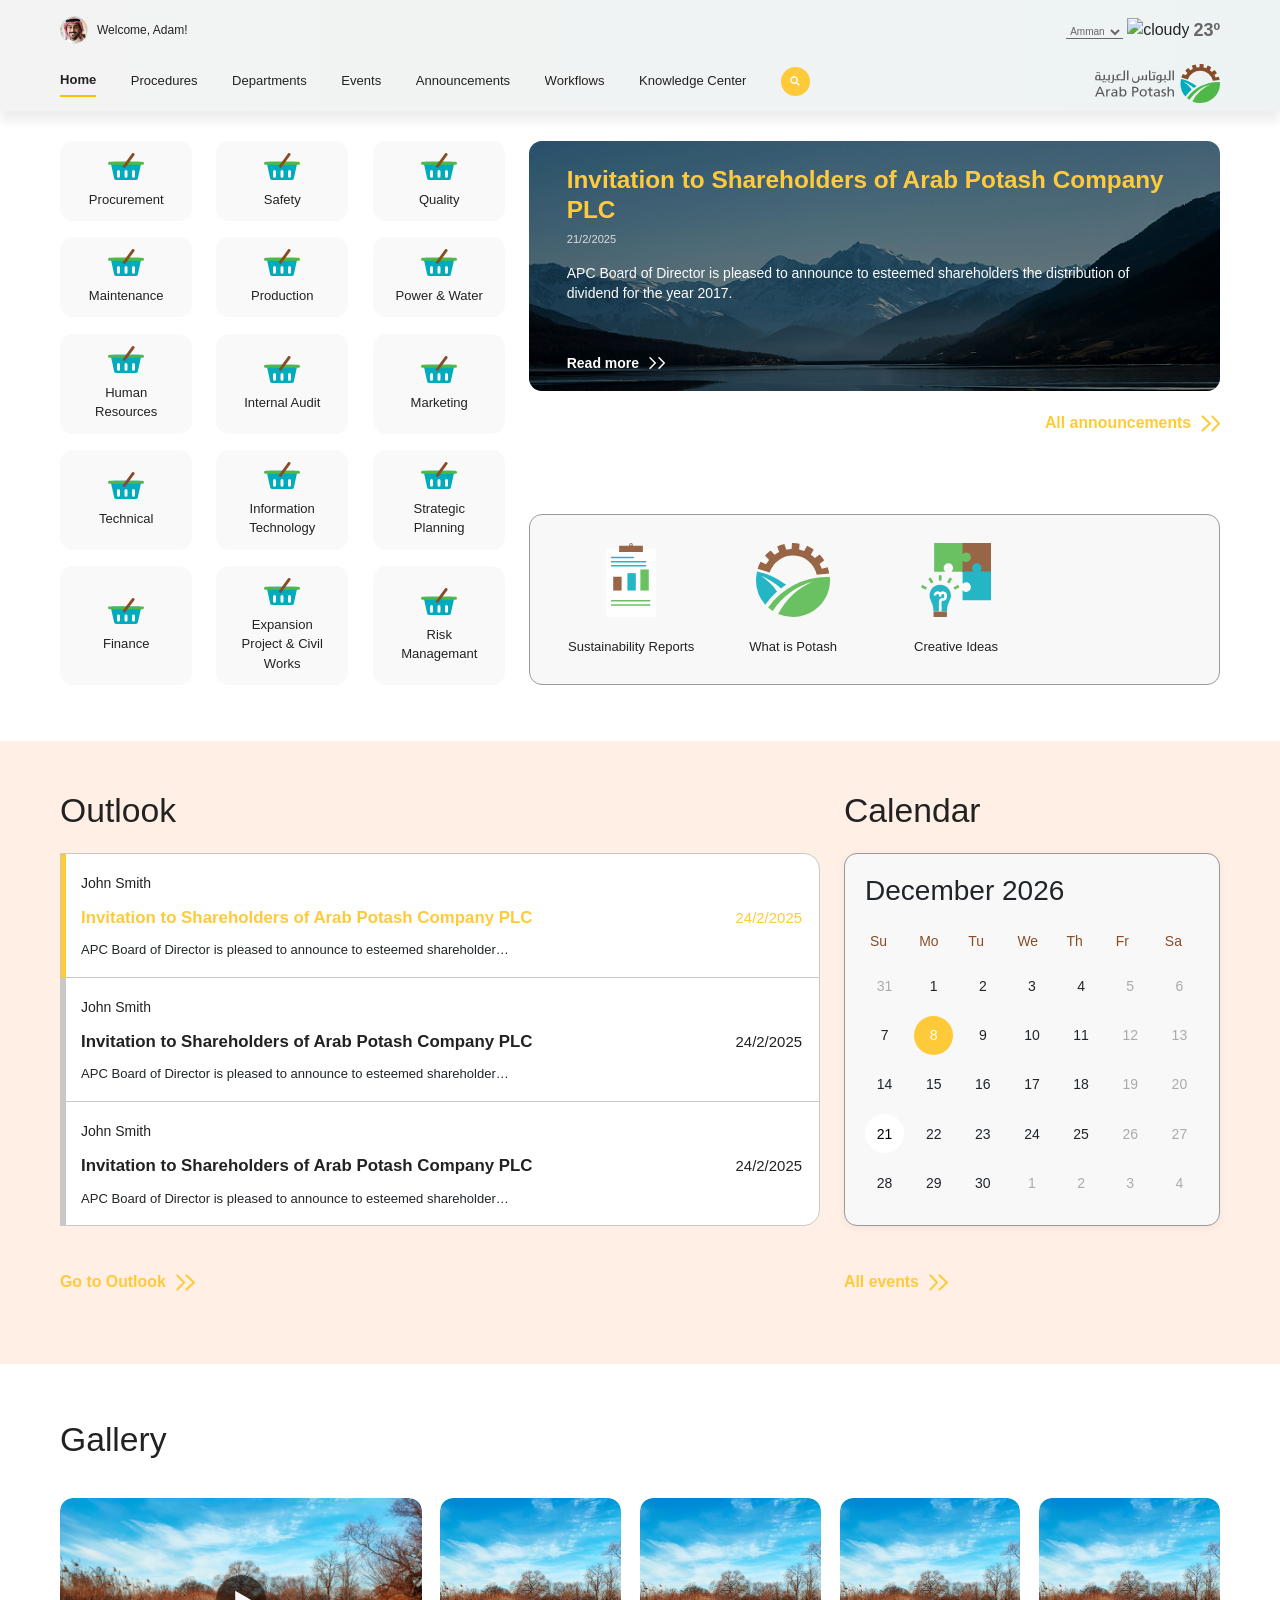
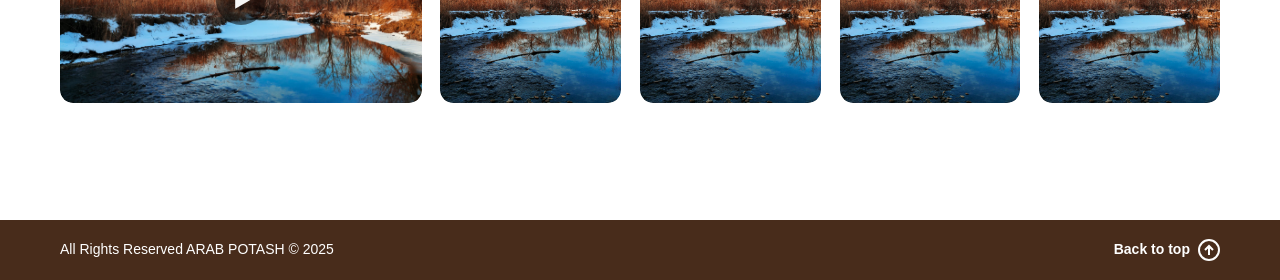
==== commit 90308f10: "latest" ====
--- a/home.html
+++ b/home.html
@@ -6,16 +6,19 @@
   <title>APC</title>
   <!-- bootstrap css -->
   <link rel="stylesheet" href="./css/bootstrap5.css">
+  <!-- Add AOS CSS -->
+  <link href="./css/aos.css" rel="stylesheet">
    <!-- calendar css -->
    <link rel="stylesheet" href="./css/calendar.css">
    <!-- gallery css -->
    <link rel="stylesheet" href="./css/gallery.css">
   <!-- home css -->
   <link rel="stylesheet" href="./css/home.css">
+  
 </head>
 <body>
   <!-- navbar -->
-  <header class="pt-md-3 pb-md-2">
+  <header class="pt-md-3 pb-md-2" data-aos="fade-down" data-aos-duration="1000" data-aos-easing="ease-out-cubic">
     <nav class="d-flex flex-row flex-md-column justify-content-md-start justify-content-between container-fluid align-items-md-start align-items-center">
       <div class="d-md-flex d-none justify-content-between align-items-center  w-100">
         <div class="d-flex user-info align-items-center">
@@ -109,91 +112,91 @@
       <div class="row flex-column-reverse flex-md-row">
         <div class="col-12 col-md-5 row gy-3 gx-2 gx-lg-4 mt-0 hero-cards justify-content-between justify-content-md-start position-relative">
           <div class="layer d-md-none"></div>
-          <div class="col-4 mt-0">
+          <div class="col-4 mt-0" data-aos="fade-up" data-aos-delay="100" data-aos-duration="800" data-aos-easing="ease-out-back">
             <div class="department-card">
               <img src="./images/icons/department-1.svg" alt="department-1">
               <span>Procurement</span>
             </div>
           </div>
-          <div class="col-4 mt-0">
+          <div class="col-4 mt-0" data-aos="fade-up" data-aos-delay="200" data-aos-duration="800" data-aos-easing="ease-out-back">
             <div class="department-card">
               <img src="./images/icons/department-1.svg" alt="department-1">
               <span>Safety</span>
             </div>
           </div>
-          <div class="col-4 mt-0">
+          <div class="col-4 mt-0" data-aos="fade-up" data-aos-delay="300" data-aos-duration="800" data-aos-easing="ease-out-back">
             <div class="department-card">
               <img src="./images/icons/department-1.svg" alt="department-1">
               <span>Quality</span>
             </div>
           </div>
-          <div class="col-4">
+          <div class="col-4" data-aos="fade-up" data-aos-delay="400" data-aos-duration="800" data-aos-easing="ease-out-back">
             <div class="department-card">
               <img src="./images/icons/department-1.svg" alt="department-1">
               <span>Maintenance</span>
             </div>
           </div>
-          <div class="col-4">
+          <div class="col-4" data-aos="fade-up" data-aos-delay="500" data-aos-duration="800" data-aos-easing="ease-out-back">
             <div class="department-card">
               <img src="./images/icons/department-1.svg" alt="department-1">
               <span>Production</span>
             </div>
           </div>
-          <div class="col-4">
+          <div class="col-4" data-aos="fade-up" data-aos-delay="600" data-aos-duration="800" data-aos-easing="ease-out-back">
             <div class="department-card">
               <img src="./images/icons/department-1.svg" alt="department-1">
               <span>Power & Water</span>
             </div>
           </div>
-          <div class="col-4">
+          <div class="col-4" data-aos="fade-up" data-aos-delay="700" data-aos-duration="800" data-aos-easing="ease-out-back">
             <div class="department-card">
               <img src="./images/icons/department-1.svg" alt="department-1">
               <span>Human Resources</span>
             </div>
           </div>
-          <div class="col-4">
+          <div class="col-4" data-aos="fade-up" data-aos-delay="800" data-aos-duration="800" data-aos-easing="ease-out-back">
             <div class="department-card">
               <img src="./images/icons/department-1.svg" alt="department-1">
               <span>Internal Audit </span>
             </div>
           </div>
-          <div class="col-4">
+          <div class="col-4" data-aos="fade-up" data-aos-delay="900" data-aos-duration="800" data-aos-easing="ease-out-back">
             <div class="department-card">
               <img src="./images/icons/department-1.svg" alt="department-1">
               <span> Marketing </span>
             </div>
           </div>
-          <div class="col-4">
+          <div class="col-4" data-aos="fade-up" data-aos-delay="1000" data-aos-duration="800" data-aos-easing="ease-out-back">
             <div class="department-card">
               <img src="./images/icons/department-1.svg" alt="department-1">
               <span> Technical </span>
             </div>
           </div>
-          <div class="col-4">
+          <div class="col-4" data-aos="fade-up" data-aos-delay="1100" data-aos-duration="800" data-aos-easing="ease-out-back">
             <div class="department-card">
               <img src="./images/icons/department-1.svg" alt="department-1">
               <span> Information Technology </span>
             </div>
           </div>
-          <div class="col-4">
+          <div class="col-4" data-aos="fade-up" data-aos-delay="1200" data-aos-duration="800" data-aos-easing="ease-out-back">
             <div class="department-card">
               <img src="./images/icons/department-1.svg" alt="department-1">
               <span> Strategic Planning</span>
             </div>
           </div>
-          <div class="col-4">
+          <div class="col-4" data-aos="fade-up" data-aos-delay="1300" data-aos-duration="800" data-aos-easing="ease-out-back">
             <div class="department-card">
               <img src="./images/icons/department-1.svg" alt="department-1">
               <span>Finance</span>
             </div>
           </div>
-          <div class="col-4">
+          <div class="col-4" data-aos="fade-up" data-aos-delay="1400" data-aos-duration="800" data-aos-easing="ease-out-back">
             <div class="department-card">
               <img src="./images/icons/department-1.svg" alt="department-1">
               <span>Expansion Project & Civil Works</span>
             </div>
           </div>
-          <div class="col-4">
+          <div class="col-4" data-aos="fade-up" data-aos-delay="1500" data-aos-duration="800" data-aos-easing="ease-out-back">
             <div class="department-card">
               <img src="./images/icons/department-1.svg" alt="department-1">
               <span>Risk Managemant</span>
@@ -205,7 +208,7 @@
         <div class="col-12 col-md-7 flex-grow-1 d-flex flex-column ">
           
           <div class="announcement-card d-md-none"></div>
-          <div class="announcement-card">
+          <div class="announcement-card" data-aos="fade-left" data-aos-duration="1200" data-aos-easing="ease-out-cubic">
             <div class="content">
               <h2>Invitation to Shareholders of Arab Potash Company PLC</h2>
               <span>21/2/2025</span>
@@ -213,10 +216,10 @@
               <a class="d-none d-md-flex" href="#">Read more <img src="./images/icons/more-right.svg" alt="more-right"> <img src="./images/icons/more-right.svg" alt="more-right"></a>
             </div>
           </div>
-          <div class="all-announcements justify-content-end d-md-flex d-none">
+          <div class="all-announcements justify-content-end d-md-flex d-none" data-aos="fade-up">
             <a href="#">All announcements <img src="./images/icons/more-right-y.svg" alt="more-right"> <img src="./images/icons/more-right-y.svg" alt="more-right"></a>
           </div>
-          <div class="d-flex department-cards d-md-flex d-none">
+          <div data-aos="fade-up" class="d-flex department-cards d-md-flex d-none">
             <div class="col-3">
               <div class="department-card bg-transparent p-0">
                 <img src="./images/icons/department-2.svg" alt="department-2">
@@ -244,7 +247,7 @@
           </div>
         </div>
       </div>
-      <div class="d-flex department-cards mobile d-md-none d-flex border-0 bg-white pb-0 position-relative">
+      <div data-aos="fade-up" class="d-flex department-cards mobile d-md-none d-flex border-0 bg-white pb-0 position-relative">
         <button class="show-more-btn position-absolute">
           <img src="./images/icons/expand.svg" alt="expand">
         </button>
@@ -280,8 +283,8 @@
    <section id="outlook">
     <div class="container-fluid">
       <div class="row justify-content-between">
-        <div class="outlook-mails">
-          <h1 class="header-title">Outlook</h1>
+        <div class="outlook-mails" data-aos="fade-right" data-aos-duration="1000" data-aos-easing="ease-out-cubic">
+          <h1 class="header-title" data-aos="fade-up" data-aos-duration="800" data-aos-easing="ease-out-back">Outlook</h1>
           <div class="outlook-mails-container w-100 flex-grow-1 d-flex flex-column">
             <div class="mail-card active flex-grow-1">
               <div class="mail-card-content w-100">
@@ -318,10 +321,10 @@
             <a href="#">Go to Outlook <img src="./images/icons/more-right-y.svg" alt="more-right"> <img src="./images/icons/more-right-y.svg" alt="more-right"></a>
           </div>
         </div>
-        <div class="outlook-calendar">
-          <h1 class="header-title">Calendar</h1>
-          <div class="calendar-card ">
-            <h2 class="month-header  ">June 2024</h2>
+        <div class="outlook-calendar" data-aos="fade-left" data-aos-duration="1000" data-aos-easing="ease-out-cubic">
+          <h1 class="header-title" data-aos="fade-up" data-aos-duration="800" data-aos-easing="ease-out-back">Calendar</h1>
+          <div class="calendar-card">
+            <h2 class="month-header">June 2024</h2>
             <div class="calendar" id="calendar"></div>
           </div>
           <div class="all-announcements mt-md-4 justify-content-end justify-content-md-start">
@@ -334,8 +337,10 @@
    <!-- media -->
    <section id="gallery">
     <div class="container-fluid">
-      <h1 class="header-title">Gallery</h1>
-      <div id="media"></div>
+      <h1 class="header-title" data-aos="fade-right">Gallery</h1>
+      <div id="media" data-aos="zoom-in" data-aos-duration="1200" data-aos-easing="ease-out-back">
+        <div id="media"></div>
+      </div>
     </div>
 
     <!-- Modal/Previewer -->
@@ -371,5 +376,162 @@
   <script src="./js/gallery.js"></script>
   <!-- app -->
   <script src="./js/app.js"></script>
+  <!-- AOS Script -->
+  <script src="./js/aos.js"></script>
+  <!-- Motion Script -->
+  <script src="./js/motion.js"></script>
+  
+  <!-- Initialize AOS with enhanced settings -->
+  <script>
+    document.addEventListener('DOMContentLoaded', function() {
+
+        // Initialize gallery
+        const galleryItems = [
+        {
+          type: 'video',
+          src: '../videos/video.mp4',
+          thumbnail: '../images/sample.avif',
+          alt: 'Gallery Video 1'
+        },
+        {
+          type: 'image',
+          src: '../images/sample.avif',
+          alt: 'Gallery Image 1'
+        },
+        
+        {
+          type: 'image',
+          src: '../images/sample.avif',
+          alt: 'Gallery Image 2'
+        },
+        {
+          type: 'image',
+          src: '../images/sample.avif',
+          alt: 'Gallery Image 2'
+        },
+        {
+          type: 'image',
+          src: '../images/sample.avif',
+          alt: 'Gallery Image 3'
+        }
+      ];
+
+      new Gallery('media', galleryItems);
+
+         // show and hide hero cards
+  
+      const showMoreBtn = document.querySelector('.show-more-btn');
+      const heroCards = document.querySelector('.hero-cards');
+      const expandIcon = showMoreBtn.querySelector('img');
+      
+      showMoreBtn.addEventListener('click', function() {
+        if (window.innerWidth <= 768) {
+          const expandedHeight = heroCards.scrollHeight + 'px';
+          
+          if (!heroCards.classList.contains('expanded')) {
+            // Expanding
+            heroCards.style.height = '300px'; // Starting height
+            requestAnimationFrame(() => {
+              heroCards.classList.add('expanded');
+              heroCards.style.height = expandedHeight;
+              // Rotate icon 180 degrees
+              expandIcon.style.transform = 'rotate(180deg)';
+            });
+          } else {
+            // Collapsing
+            heroCards.style.height = expandedHeight;
+            requestAnimationFrame(() => {
+              heroCards.classList.remove('expanded');
+              heroCards.style.height = '300px';
+              // Reset icon rotation
+              expandIcon.style.transform = 'rotate(0deg)';
+            });
+          }
+        }
+      });
+
+      window.addEventListener('resize', function() {
+        if (window.innerWidth > 768) {
+          heroCards.style.height = '';
+          heroCards.classList.remove('expanded');
+          expandIcon.style.transform = '';
+        }
+      });
+      AOS.init({
+        duration: 1000,
+        once: true,
+        offset: 50,
+        easing: 'ease-out-cubic',
+        delay: 100,
+        anchorPlacement: 'top-bottom',
+        mirror: false,
+        disable: 'mobile'
+      });
+        // Enhanced department card animations
+    document.querySelectorAll('.department-card').forEach((card, index) => {
+      // Initial state
+      card.style.opacity = '0';
+      card.style.transform = 'translateY(40px) scale(0.95)';
+      
+      // Animate cards with better timing and effects
+      setTimeout(() => {
+        card.style.opacity = '1';
+        card.style.transform = 'translateY(0) scale(1)';
+        card.style.transition = 'transform 0.6s cubic-bezier(0.34, 1.56, 0.64, 1), opacity 0.6s ease-out';
+        
+        // Add hover effect
+        card.addEventListener('mouseenter', () => {
+          card.style.transform = 'translateY(-8px) scale(1.03)';
+          
+        });
+
+        card.addEventListener('mouseleave', () => {
+          card.style.transform = 'translateY(0) scale(1)';
+          card.style.boxShadow = 'none';
+        });
+      }, 100 * index);
+    });
+
+    // Intersection Observer for revealing elements
+    const revealOnScroll = new IntersectionObserver(
+      (entries) => {
+        entries.forEach(entry => {
+          if (entry.isIntersecting) {
+            entry.target.style.opacity = '1';
+            entry.target.style.transform = 'translateY(0)';
+          }
+        });
+      },
+      {
+        threshold: 0.1,
+        rootMargin: '0px'
+      }
+    );
+
+    // Apply to mail cards
+    document.querySelectorAll('.mail-card').forEach(card => {
+      card.style.opacity = '0';
+      card.style.transform = 'translateY(20px)';
+      card.style.transition = 'all 0.5s cubic-bezier(0.4, 0, 0.2, 1)';
+      revealOnScroll.observe(card);
+    });
+
+
+    // Mail card hover animation
+    document.querySelectorAll('.mail-card:not(.active)').forEach(card => {
+      card.addEventListener('mouseenter', () => {
+        card.style.backgroundColor = 'rgba(255,202,58,0.05)';
+        card.style.transition = 'all 0.3s cubic-bezier(0.34, 1.56, 0.64, 1)';
+      });
+
+      card.addEventListener('mouseleave', () => {
+        card.style.backgroundColor = 'transparent';
+      });
+    });
+    });
+    
+
+  
+  </script>
 </body>
 </html>
--- a/css/home.css
+++ b/css/home.css
@@ -5,6 +5,7 @@
 }
 body {
   font-family: Arial, Helvetica, sans-serif;
+  overflow-x: hidden;
 }
 @media(min-width: 768px) {
   .mt-md-20 {
@@ -65,7 +66,7 @@
   color: #FFCA3A;
 }
 header nav .links a.active {
-  border-bottom: 1px solid #FFBC00;
+  border-bottom: 2px solid #FFBC00;
   font-weight: 700;
 }
 header nav .search {
@@ -354,6 +355,60 @@
   }
 }
 
+/* elements animations */
+.department-card {
+  transition: all 0.3s cubic-bezier(0.4, 0, 0.2, 1);
+  will-change: transform;
+}
+
+.department-card:hover {
+  transform: translateY(-5px) scale(1.02);
+}
+
+/* Remove the effect from active links and apply only to non-active links */
+.links a:not(.active) {
+  position: relative;
+  overflow: hidden;
+}
+
+.links a:not(.active)::after {
+  content: '';
+  position: absolute;
+  bottom: 0;
+  left: 0;
+  width: 100%;
+  height: 2px;
+  background-color: #FFCA3A;
+  transform: scaleX(0);
+  transform-origin: right;
+  transition: transform 0.3s ease;
+}
+
+.links a:not(.active):hover::after {
+  transform: scaleX(1);
+  transform-origin: left;
+}
+
+.mail-card {
+  transition: all 0.3s ease;
+}
+
+.mail-card:hover {
+  transform: translateX(10px);
+  background-color: rgba(255,202,58,0.1);
+}
+
+
+
+@keyframes float {
+  0% { transform: translateY(0px); }
+  50% { transform: translateY(-10px); }
+  100% { transform: translateY(0px); }
+}
+
+.back-to-top:hover img {
+  animation: float 2s ease-in-out infinite;
+}
 
 @media(max-width: 768px) {
   
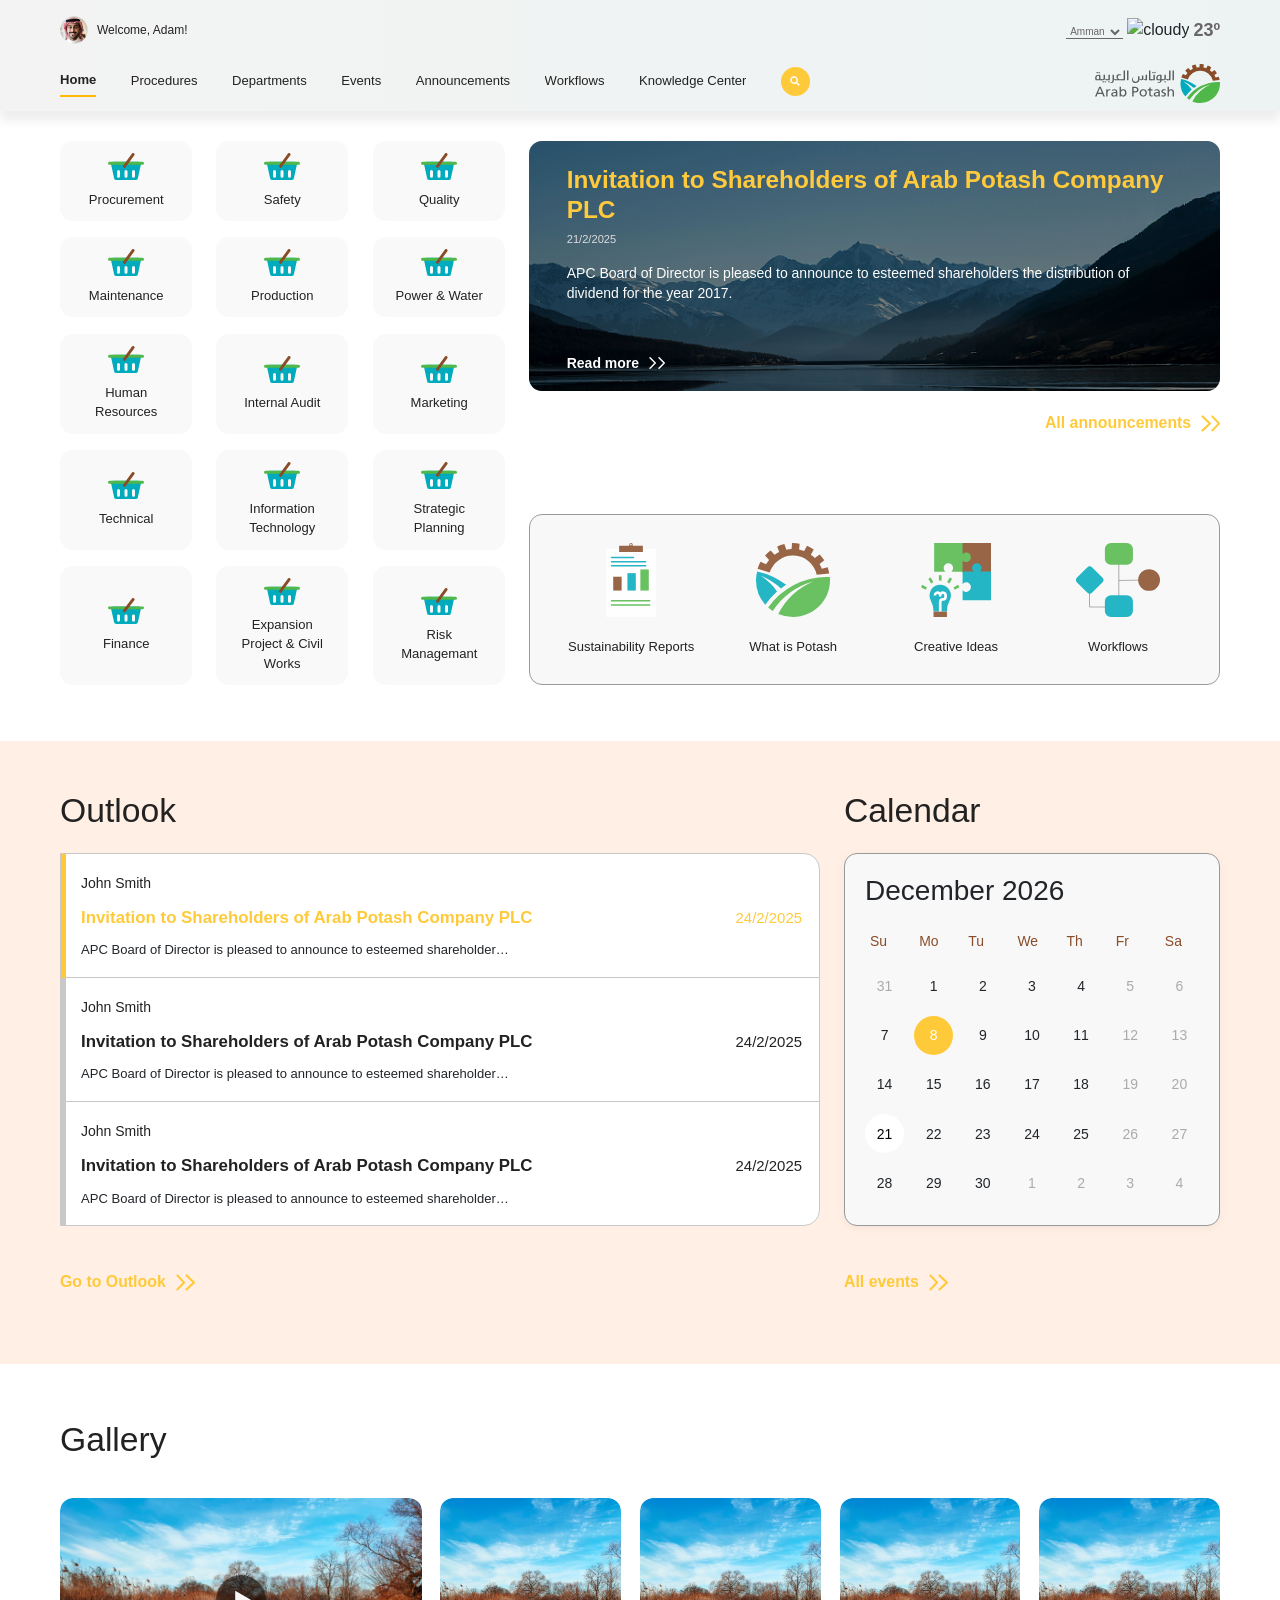
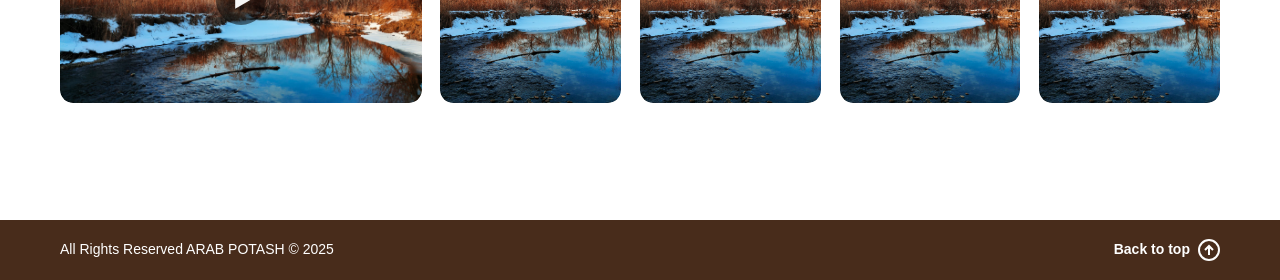
==== commit 08863893: "fix paths" ====
--- a/home.html
+++ b/home.html
@@ -389,29 +389,29 @@
         const galleryItems = [
         {
           type: 'video',
-          src: '../videos/video.mp4',
-          thumbnail: '../images/sample.avif',
+          src: './videos/video.mp4',
+          thumbnail: './images/sample.avif',
           alt: 'Gallery Video 1'
         },
         {
           type: 'image',
-          src: '../images/sample.avif',
+          src: './images/sample.avif',
           alt: 'Gallery Image 1'
         },
         
         {
           type: 'image',
-          src: '../images/sample.avif',
+          src: './images/sample.avif',
           alt: 'Gallery Image 2'
         },
         {
           type: 'image',
-          src: '../images/sample.avif',
+          src: './images/sample.avif', 
           alt: 'Gallery Image 2'
         },
         {
           type: 'image',
-          src: '../images/sample.avif',
+          src: './images/sample.avif',
           alt: 'Gallery Image 3'
         }
       ];
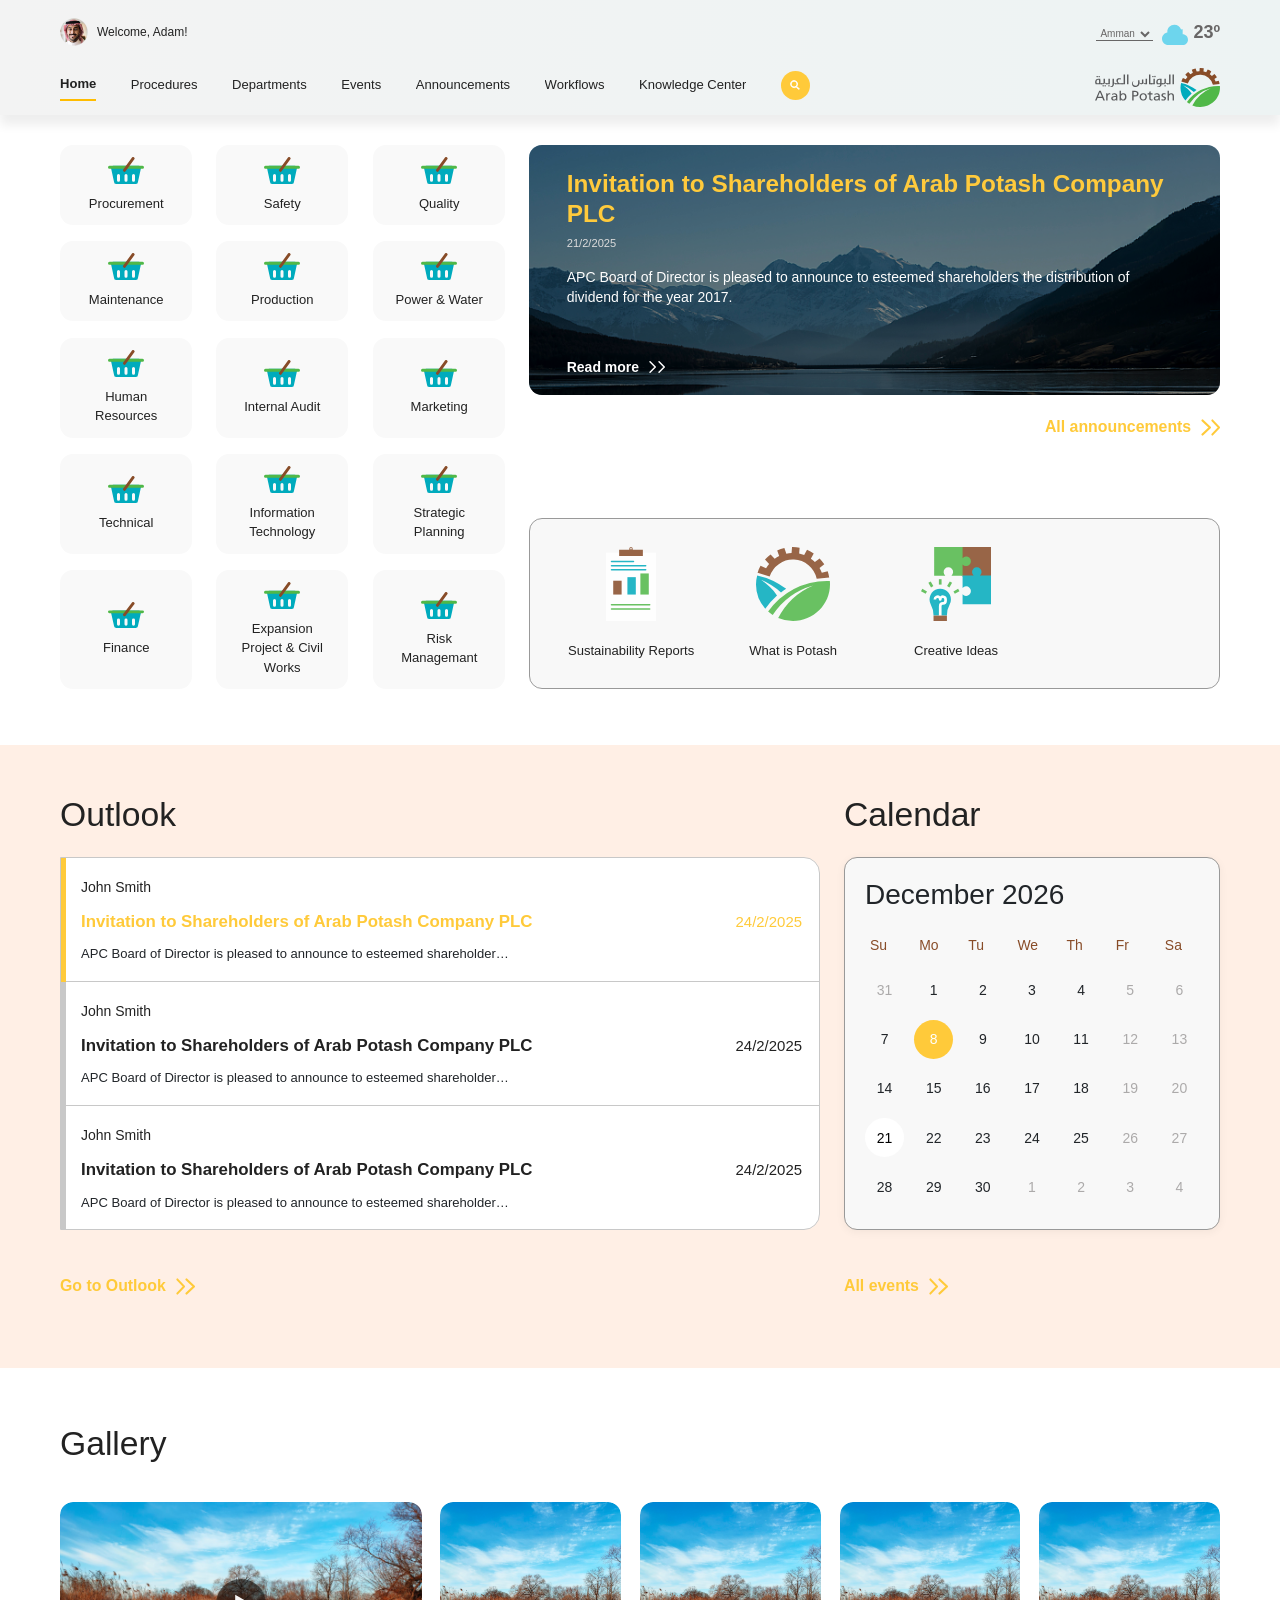
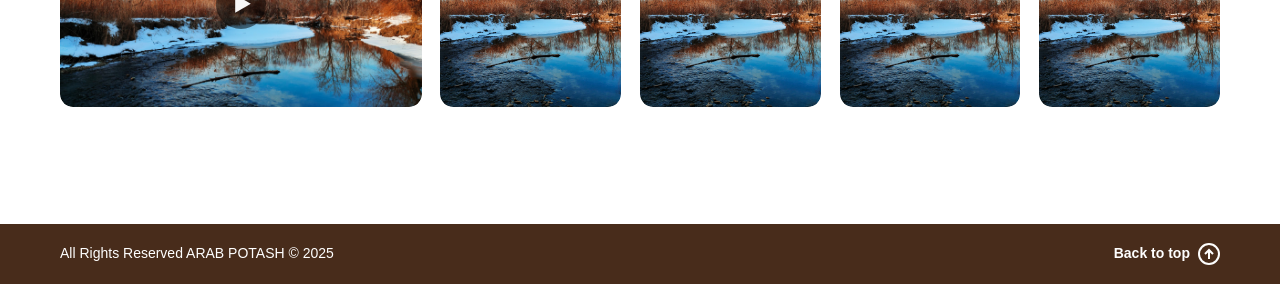
==== commit d72d3637: "latest" ====
--- a/home.html
+++ b/home.html
@@ -7,7 +7,7 @@
   <!-- bootstrap css -->
   <link rel="stylesheet" href="./css/bootstrap5.css">
   <!-- Add AOS CSS -->
-  <link href="./css/aos.css" rel="stylesheet">
+  <link rel="stylesheet" href="./css/aos.css" >
    <!-- calendar css -->
    <link rel="stylesheet" href="./css/calendar.css">
    <!-- gallery css -->
@@ -27,7 +27,7 @@
         </div>
         <div class="d-flex gap-1 align-items-center weather-info">
           <div class="city-selector">
-            <select id="cityDropdown" class="city-dropdown">
+            <select class="city-dropdown">
               <option value="212692">Amman</option>
               <option value="221790">Zarqa</option>
               <option value="221898">Irbid</option>
@@ -43,8 +43,8 @@
             </select>
             
           </div>
-          <img id="weatherIcon" src="./images/icons/cloudy.svg" alt="cloudy" class="weather-icon">
-          <span id="temperature">23º</span>
+          <img src="./images/icons/cloudy.svg" alt="cloudy" class="weather-icon">
+          <span class="temperature">23º</span>
         </div>
       </div>
       <button class="mobile-menu-btn d-none">
@@ -61,7 +61,7 @@
             </div>
             <div class="d-flex gap-1 align-items-center weather-info ">
               <div class="city-selector d-flex">
-                <select id="cityDropdown" class="city-dropdown">
+                <select class="city-dropdown">
                   <option value="212692">Amman</option>
                   <option value="221790">Zarqa</option>
                   <option value="221898">Irbid</option>
@@ -77,8 +77,8 @@
                 </select>
                 
               </div>
-              <img id="weatherIcon" src="./images/icons/cloudy.svg" alt="cloudy" class="weather-icon">
-              <span id="temperature">23º</span>
+              <img src="./images/icons/cloudy.svg" alt="cloudy" class="weather-icon">
+              <span class="temperature">23º</span>
             </div>
           </div>
           <a class="active" href="#">Home</a>
@@ -339,7 +339,7 @@
     <div class="container-fluid">
       <h1 class="header-title" data-aos="fade-right">Gallery</h1>
       <div id="media" data-aos="zoom-in" data-aos-duration="1200" data-aos-easing="ease-out-back">
-        <div id="media"></div>
+       
       </div>
     </div>
 
@@ -391,7 +391,7 @@
           type: 'video',
           src: './videos/video.mp4',
           thumbnail: './images/sample.avif',
-          alt: 'Gallery Video 1'
+          alt: 'Gallery Video 1' 
         },
         {
           type: 'image',
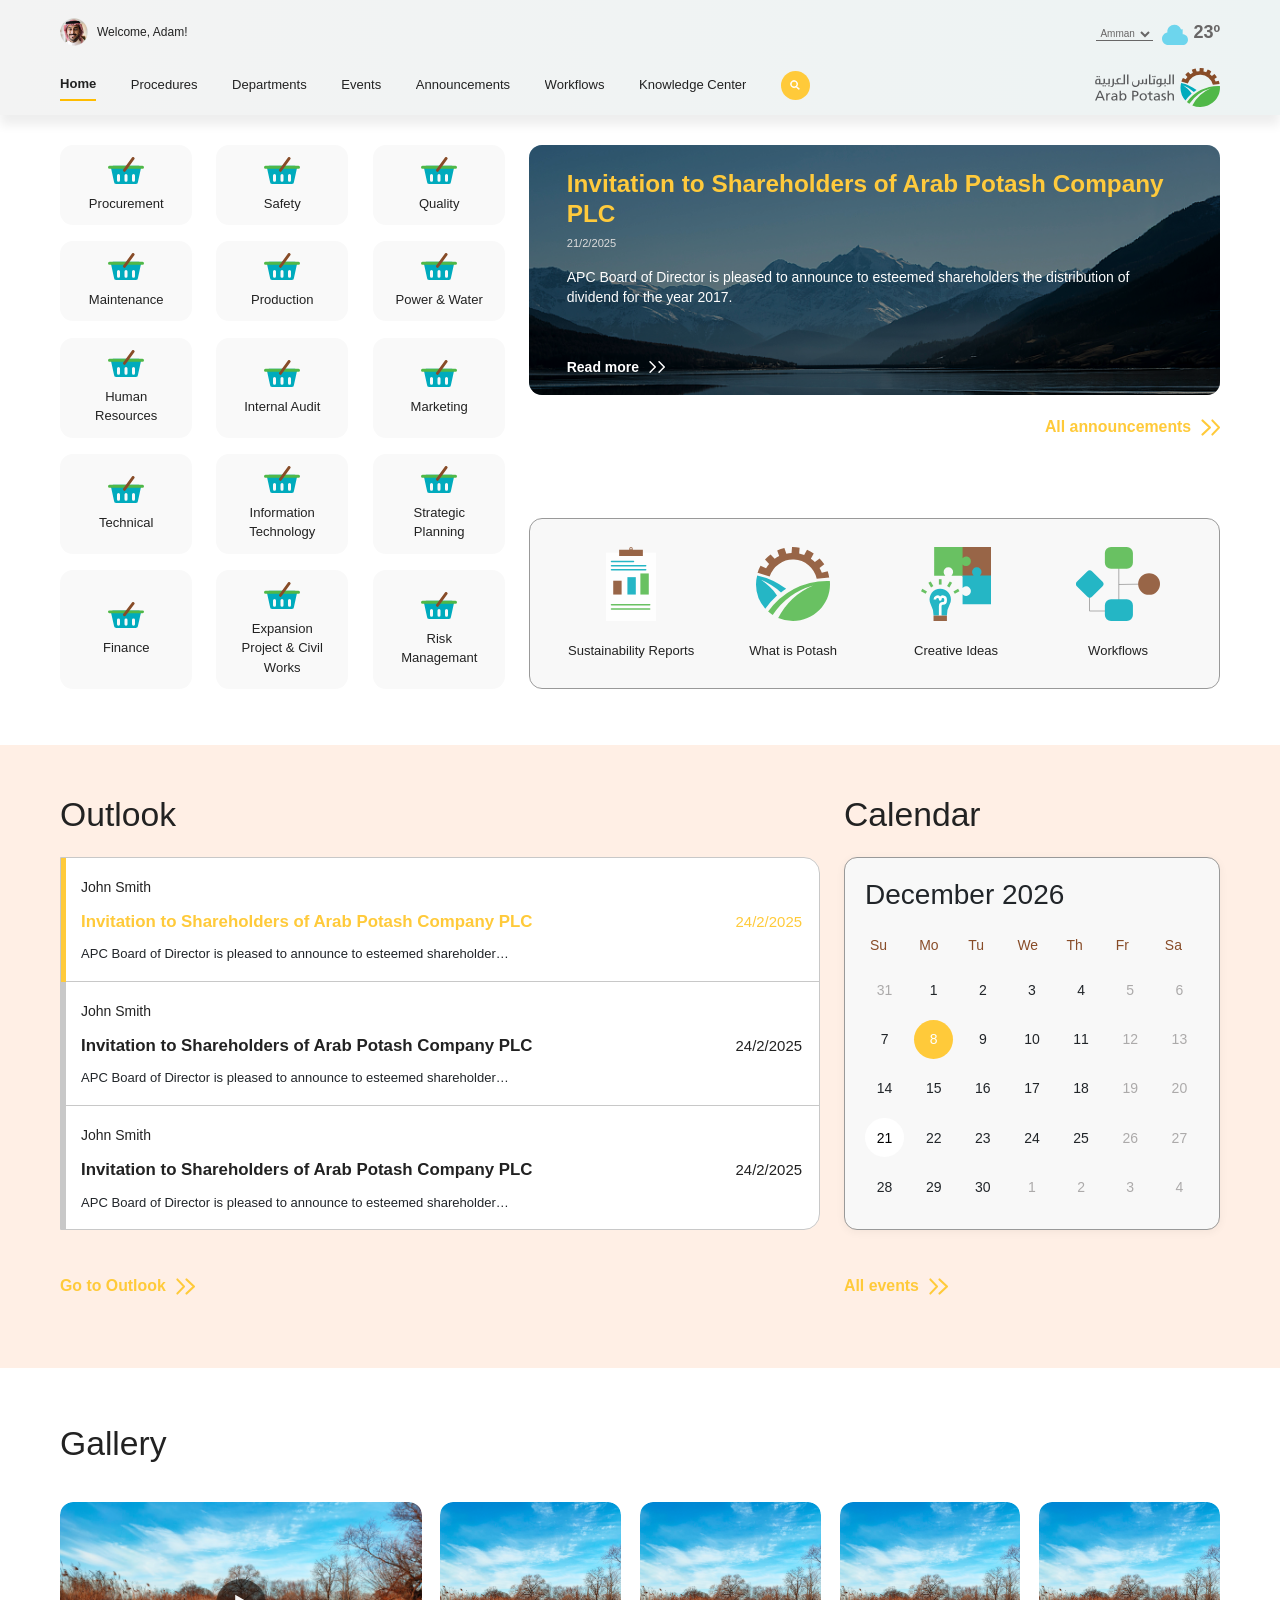
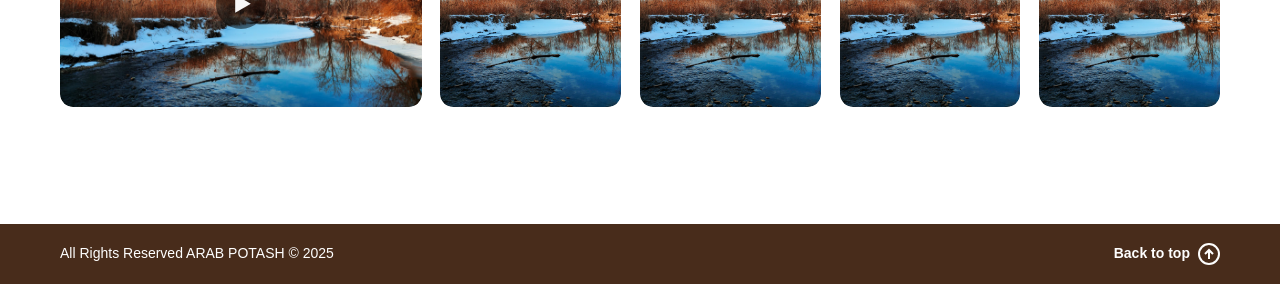
==== commit 0aff57e5: "fixed nav" ====
--- a/home.html
+++ b/home.html
@@ -384,7 +384,7 @@
   <!-- Initialize AOS with enhanced settings -->
   <script>
     document.addEventListener('DOMContentLoaded', function() {
-
+      
         // Initialize gallery
         const galleryItems = [
         {
@@ -465,7 +465,6 @@
         delay: 100,
         anchorPlacement: 'top-bottom',
         mirror: false,
-        disable: 'mobile'
       });
         // Enhanced department card animations
     document.querySelectorAll('.department-card').forEach((card, index) => {
--- a/css/calendar.css
+++ b/css/calendar.css
@@ -138,7 +138,7 @@
 }
 
 /* Add responsive behavior for smaller screens */
-@media screen and (max-width: 768px) {
+@media screen and (max-width: 767px) {
   #outlook .outlook-calendar {
     max-width: 100%;
   }
--- a/css/gallery.css
+++ b/css/gallery.css
@@ -162,7 +162,7 @@
   transform: translateY(-50%) scale(1.1);
 }
 
-@media (max-width: 768px) {
+@media (max-width: 767px) {
   #media .gallery-container {
     flex-wrap: nowrap;
     overflow-x: auto;
--- a/css/home.css
+++ b/css/home.css
@@ -410,11 +410,12 @@
   animation: float 2s ease-in-out infinite;
 }
 
-@media(max-width: 768px) {
+@media(max-width: 767px) {
   
   header {
     padding: 12px 0;
     background: white;
+    transform: unset !important;
   }
   header .d-flex.mt-md-20 {
     width: fit-content !important;
